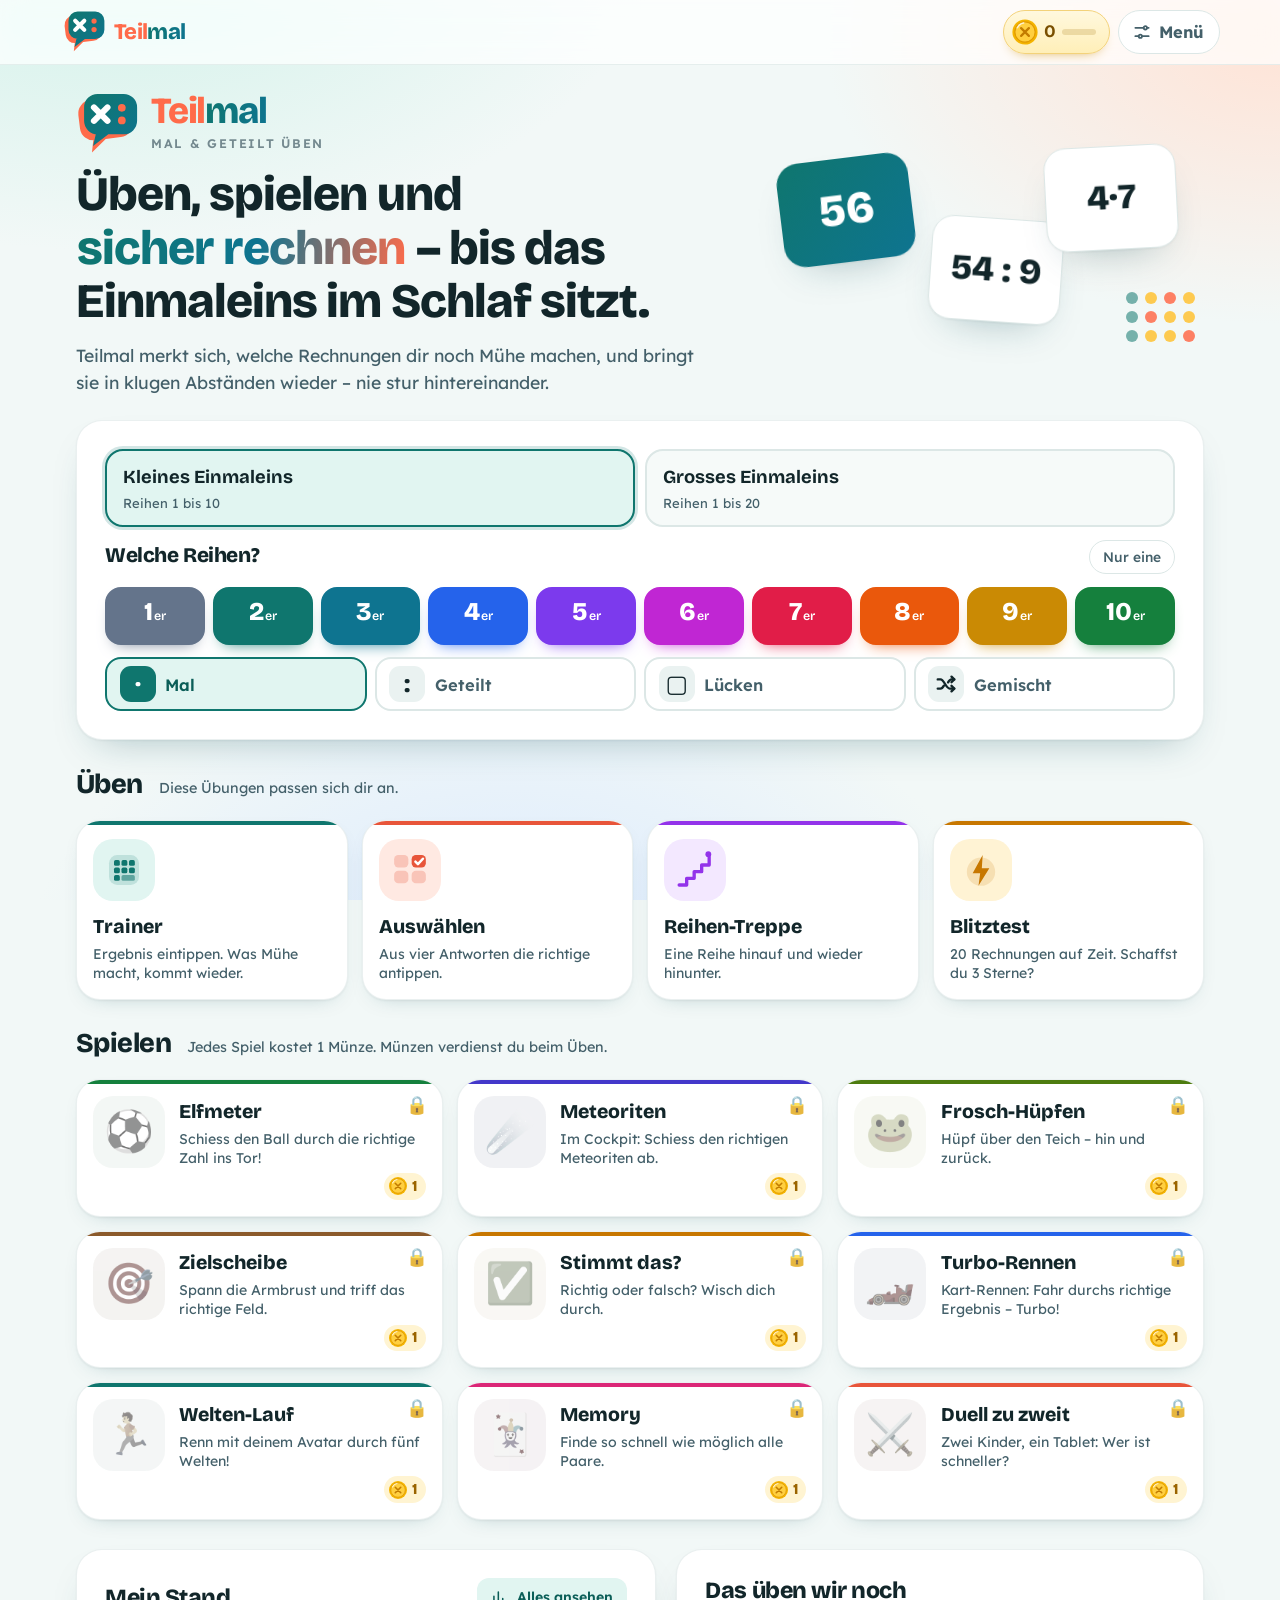
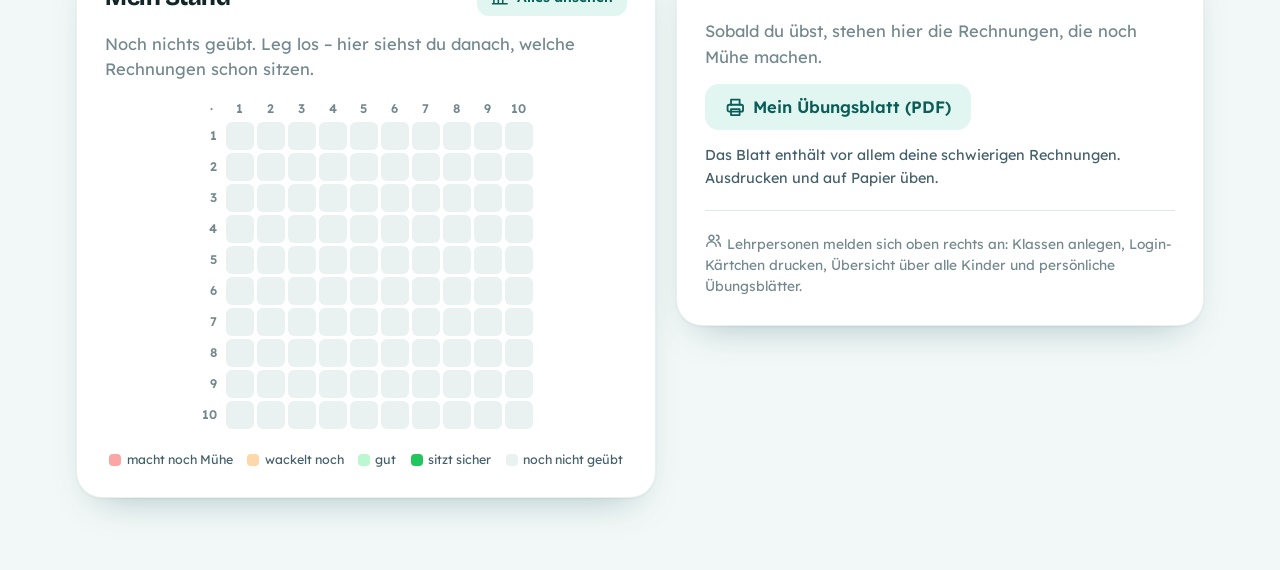
==== index.html @ 0bebf7dc "Welten-Lauf: Abgrund kostet ein Leben, schneller mit jeder richtigen Antwort, höher springen - Abstu" ====
<!doctype html>
<html lang="de">
<head>
  <meta charset="utf-8">
  <meta name="viewport" content="width=device-width, initial-scale=1, viewport-fit=cover">
  <title>Teilmal – Mal &amp; Geteilt üben</title>
  <meta name="description" content="Teilmal: Mal und Geteilt üben, das kleine und das grosse Einmaleins festigen – mit Trainer, 3D-Spielen wie Elfmeter, Meteoriten und Frosch-Hüpfen, Klassen-Logins, Übersicht für Lehrpersonen und persönlichen Übungsblättern als PDF.">
  <meta name="theme-color" content="#0F766E">
  <link rel="icon" href="data:image/svg+xml,%3Csvg%20xmlns%3D%22http%3A%2F%2Fwww.w3.org%2F2000%2Fsvg%22%20viewBox%3D%223%2011%2069%2069%22%3E%3Cdefs%3E%3ClinearGradient%20id%3D%22t%22%20x1%3D%220%22%20y1%3D%220%22%20x2%3D%221%22%20y2%3D%221%22%3E%3Cstop%20offset%3D%220%22%20stop-color%3D%22%230F766E%22%2F%3E%3Cstop%20offset%3D%221%22%20stop-color%3D%22%230E7490%22%2F%3E%3C%2FlinearGradient%3E%3C%2Fdefs%3E%3Cpath%20d%3D%22M27%2012H56a15%2015%200%200%201%2015%2015V42a15%2015%200%200%201-15%2015H39L22%2070l3-13H27a15%2015%200%200%201-15-15V27a15%2015%200%200%201%2015-15z%22%20fill%3D%22%23FF6B4A%22%20transform%3D%22translate%28-5%205%29%20rotate%28-7%2041%2040%29%22%2F%3E%3Cpath%20d%3D%22M27%2012H56a15%2015%200%200%201%2015%2015V42a15%2015%200%200%201-15%2015H39L22%2070l3-13H27a15%2015%200%200%201-15-15V27a15%2015%200%200%201%2015-15z%22%20fill%3D%22url%28%23t%29%22%2F%3E%3Cpath%20d%3D%22M23%2027l15%2015M38%2027%2023%2042%22%20stroke%3D%22%23fff%22%20stroke-width%3D%226.8%22%20stroke-linecap%3D%22round%22%2F%3E%3Cg%20fill%3D%22%23FF6B4A%22%3E%3Ccircle%20cx%3D%2254%22%20cy%3D%2227.5%22%20r%3D%224.3%22%2F%3E%3Ccircle%20cx%3D%2254%22%20cy%3D%2241.5%22%20r%3D%224.3%22%2F%3E%3C%2Fg%3E%3C%2Fsvg%3E">
  <link rel="apple-touch-icon" href="apple-touch-icon.png">
  <link rel="preconnect" href="https://fonts.googleapis.com">
  <link rel="preconnect" href="https://fonts.gstatic.com" crossorigin>
  <link rel="stylesheet" href="https://fonts.googleapis.com/css2?family=Bricolage+Grotesque:opsz,wght@12..96,600;12..96,800&family=Lexend:wght@400;500;600;700&display=swap">
  <link rel="stylesheet" href="css/styles.css?v=20261121092542">
  <link rel="stylesheet" href="css/menu.css?v=20261121092542">
  <link rel="stylesheet" href="css/avatar.css?v=20261121092542">
  <link rel="stylesheet" href="css/world3d.css?v=20261121092542">
  <link rel="stylesheet" href="css/runner3d.css?v=20261121092542">
</head>
<body>
  <div id="app">
    <noscript><p style="padding:2rem">Teilmal braucht JavaScript. Bitte aktiviere es in deinem Browser.</p></noscript>
  </div>
  <script src="js/umzug.js?v=20261121092542"></script>
  <script src="js/config.js?v=20261121092542"></script>
  <script src="js/vendor/qrcode.js?v=20261121092542"></script>
  <script src="js/kid-pics.js?v=20261121092542"></script>
  <script src="js/core.js?v=20261121092542"></script>
  <script src="js/ui.js?v=20261121092542"></script>
  <script src="js/coins.js?v=20261121092542"></script>
  <script src="js/modes.js?v=20261121092542"></script>
  <script src="js/games.js?v=20261121092542"></script>
  <script src="js/games3d.js?v=20261121092542"></script>
  <script src="js/kart3d.js?v=20261121092542"></script>
  <script src="js/sheets.js?v=20261121092542"></script>
  <script src="js/sso.js?v=20261121092542"></script>
  <script src="js/cloud.js?v=20261121092542"></script>
  <script>window.AVATAR_APP = 'einmaleins';</script>
  <script src="js/avatar.js?v=20261121092542"></script>
  <script src="js/shop3d.js?v=20261121092542"></script>
  <script src="js/world3d.js?v=20261121092542"></script>
  <script src="js/classes.js?v=20261121092542"></script>
  <script src="js/menu.js?v=20261121092542"></script>
  <script src="js/main.js?v=20261121092542"></script>
</body>
</html>
---- css/styles.css ----
/* Teilmal – Gestaltung
   Wie Vokaboom: hell, freundlich, grosse runde Karten, weiche Farbverläufe im Hintergrund.
   Eigene Farben: Petrol/Türkis als Hauptfarbe, dazu Koralle und Sonnengelb. Jede Übung und jedes Spiel mit eigener Farbe. */
:root {
  --bg: #F2F8F7;
  --bg-glow-1: #CFF1E8;
  --bg-glow-2: #FFE3D6;
  --bg-glow-3: #D9E9FF;
  --paper: #FFFFFF;
  --paper-2: #F6FAF9;
  --sunken: #EAF2F1;
  --sunken-2: #DCE8E6;
  --ink: #12262A;
  --ink-2: #44606A;
  --ink-3: #74898F;
  --line: #DCE7E6;
  --line-2: #C3D4D3;
  --brand: #0F766E;
  --brand-2: #0E7490;
  --brand-ink: #0B5E58;
  --brand-wash: #E1F5F1;
  --on-brand: #FFFFFF;
  --coral: #FF6B4A;
  --coral-ink: #B8361C;
  --coral-wash: #FFE9E2;
  --sun: #FFC233;
  --sun-wash: #FFF4D2;
  --green: #16A34A;
  --green-ink: #126B34;
  --green-wash: #DCF7E5;
  --red: #E0393E;
  --red-ink: #B42328;
  --red-wash: #FFE3E4;
  --orange: #EA7A0C;
  --orange-wash: #FFEDD8;
  --lv-none: #EAF2F1; --lv-none-ink: #8AA0A6;
  --lv-weak: #FCA5A5; --lv-weak-ink: #7F1D1D;
  --lv-shaky: #FED7AA; --lv-shaky-ink: #7C2D12;
  --lv-ok: #BBF7D0; --lv-ok-ink: #14532D;
  --lv-top: #22C55E; --lv-top-ink: #FFFFFF;
  --shadow-card: 0 1px 2px rgba(18, 38, 42, .05), 0 18px 40px -22px rgba(15, 80, 90, .38);
  --shadow-soft: 0 1px 2px rgba(18, 38, 42, .05), 0 8px 22px -14px rgba(15, 80, 90, .34);
  --shadow-pop: 0 30px 70px -24px rgba(18, 38, 42, .45);
  --overlay: rgba(10, 30, 34, .42);
  --glass: rgba(255, 255, 255, .74);
  --font-display: "Bricolage Grotesque", "Segoe UI", system-ui, -apple-system, sans-serif;
  --font-body: "Lexend", "Segoe UI", system-ui, -apple-system, "Helvetica Neue", Arial, sans-serif;
  --font-emoji: "Apple Color Emoji", "Segoe UI Emoji", "Noto Color Emoji", sans-serif;
  --gutter-l: max(16px, env(safe-area-inset-left, 0px));
  --gutter-r: max(16px, env(safe-area-inset-right, 0px));
  --r-lg: 26px; --r-md: 18px; --r-sm: 13px;
}
@media (prefers-color-scheme: dark) {
  :root:not([data-theme="light"]) {
    --bg: #0B1719; --bg-glow-1: #0F3B37; --bg-glow-2: #3A1D16; --bg-glow-3: #12274A;
    --paper: #142427; --paper-2: #182B2F; --sunken: #1D3236; --sunken-2: #263F44;
    --ink: #E8F4F2; --ink-2: #B4CBCB; --ink-3: #85A0A3; --line: #24393D; --line-2: #33504F;
    --brand: #2DD4BF; --brand-2: #38BDF8; --brand-ink: #7FE9DA; --brand-wash: #133A37; --on-brand: #06201D;
    --coral: #FF8A6B; --coral-ink: #FFB29E; --coral-wash: #3D1F17; --sun: #FFCE5C; --sun-wash: #3A3012;
    --green: #34D399; --green-ink: #8CF0C6; --green-wash: #10382C;
    --red: #FF6B75; --red-ink: #FFA0A6; --red-wash: #45191F; --orange-wash: #43290F;
    --lv-none: #1D3236; --lv-none-ink: #6E8A8E; --lv-weak: #7F2A2A; --lv-weak-ink: #FFD1D1; --lv-shaky: #6B3D12; --lv-shaky-ink: #FFE2C2;
    --lv-ok: #1F5B3A; --lv-ok-ink: #CFF7DD; --lv-top: #22C55E; --lv-top-ink: #04210F;
    --shadow-card: 0 1px 2px rgba(0, 0, 0, .3), 0 18px 40px -20px rgba(0, 0, 0, .75);
    --shadow-soft: 0 1px 2px rgba(0, 0, 0, .3), 0 8px 22px -12px rgba(0, 0, 0, .7);
    --overlay: rgba(2, 10, 12, .62); --glass: rgba(20, 36, 39, .74);
    color-scheme: dark;
  }
}
:root[data-theme="dark"] {
  --bg: #0B1719; --bg-glow-1: #0F3B37; --bg-glow-2: #3A1D16; --bg-glow-3: #12274A;
  --paper: #142427; --paper-2: #182B2F; --sunken: #1D3236; --sunken-2: #263F44;
  --ink: #E8F4F2; --ink-2: #B4CBCB; --ink-3: #85A0A3; --line: #24393D; --line-2: #33504F;
  --brand: #2DD4BF; --brand-2: #38BDF8; --brand-ink: #7FE9DA; --brand-wash: #133A37; --on-brand: #06201D;
  --coral: #FF8A6B; --coral-ink: #FFB29E; --coral-wash: #3D1F17; --sun: #FFCE5C; --sun-wash: #3A3012;
  --green: #34D399; --green-ink: #8CF0C6; --green-wash: #10382C;
  --red: #FF6B75; --red-ink: #FFA0A6; --red-wash: #45191F; --orange-wash: #43290F;
  --lv-none: #1D3236; --lv-none-ink: #6E8A8E; --lv-weak: #7F2A2A; --lv-weak-ink: #FFD1D1; --lv-shaky: #6B3D12; --lv-shaky-ink: #FFE2C2;
  --lv-ok: #1F5B3A; --lv-ok-ink: #CFF7DD; --lv-top: #22C55E; --lv-top-ink: #04210F;
  --shadow-card: 0 1px 2px rgba(0, 0, 0, .3), 0 18px 40px -20px rgba(0, 0, 0, .75);
  --shadow-soft: 0 1px 2px rgba(0, 0, 0, .3), 0 8px 22px -12px rgba(0, 0, 0, .7);
  --overlay: rgba(2, 10, 12, .62); --glass: rgba(20, 36, 39, .74);
  color-scheme: dark;
}

/* Farben der Übungen und Spiele */
.c-teal { --c: #0F766E; --cw: #E1F5F1; }
.c-coral { --c: #E8553A; --cw: #FFE9E2; }
.c-blue { --c: #2563EB; --cw: #E3ECFF; }
.c-purple { --c: #9333EA; --cw: #F3E8FF; }
.c-sun { --c: #C77700; --cw: #FFF3D4; }
.c-green { --c: #15803D; --cw: #DDF7E5; }
.c-night { --c: #4338CA; --cw: #E4E7FF; }
.c-lime { --c: #4D7C0F; --cw: #ECFCCB; }
.c-pink { --c: #DB2777; --cw: #FDE7F1; }
:root[data-theme="dark"] .c-teal, :root[data-theme="dark"] .c-coral, :root[data-theme="dark"] .c-blue, :root[data-theme="dark"] .c-purple, :root[data-theme="dark"] .c-sun, :root[data-theme="dark"] .c-green, :root[data-theme="dark"] .c-night, :root[data-theme="dark"] .c-lime, :root[data-theme="dark"] .c-pink { --cw: color-mix(in srgb, var(--c) 22%, var(--paper)); --c: color-mix(in srgb, var(--c) 55%, #fff); }
@media (prefers-color-scheme: dark) {
  :root:not([data-theme="light"]) :is(.c-teal, .c-coral, .c-blue, .c-purple, .c-sun, .c-green, .c-night, .c-lime, .c-pink) { --cw: color-mix(in srgb, var(--c) 22%, var(--paper)); --c: color-mix(in srgb, var(--c) 55%, #fff); }
}

/* ---------- Grundlagen ---------- */
*, *::before, *::after { box-sizing: border-box; }
html { -webkit-text-size-adjust: 100%; }
body {
  margin: 0; min-height: 100vh;
  background-color: var(--bg);
  background-image:
    radial-gradient(900px 520px at 8% -8%, var(--bg-glow-1), transparent 62%),
    radial-gradient(760px 480px at 100% 4%, var(--bg-glow-2), transparent 60%),
    radial-gradient(820px 560px at 40% 110%, var(--bg-glow-3), transparent 60%);
  background-attachment: fixed;
  color: var(--ink); font-family: var(--font-body); font-size: 16.5px; line-height: 1.55;
  -webkit-font-smoothing: antialiased;
}
body::before { content: ""; position: fixed; inset: 0 0 auto; height: env(safe-area-inset-top, 0px); z-index: 30; background: var(--glass); }
body.has-modal { overflow: hidden; }
h1, h2, h3 { font-family: var(--font-display); font-weight: 800; line-height: 1.1; margin: 0; text-wrap: balance; letter-spacing: -.02em; }
h3 { font-size: 1.15rem; }
p { margin: 0; }
a { color: var(--brand-ink); }
button, input, textarea, select { font: inherit; color: inherit; }
button { cursor: pointer; }
:focus-visible { outline: 3px solid var(--brand); outline-offset: 2px; border-radius: 12px; }
code { font-family: ui-monospace, "SF Mono", Menlo, Consolas, monospace; font-size: .85em; background: var(--sunken); padding: .1em .45em; border-radius: 7px; }
mark { background: linear-gradient(100deg, var(--brand), var(--brand-2) 55%, var(--coral)); -webkit-background-clip: text; background-clip: text; color: transparent; padding: 0 .02em; }
[hidden] { display: none !important; }
.sr-only { position: absolute; width: 1px; height: 1px; overflow: hidden; clip: rect(0 0 0 0); white-space: nowrap; }
.icon { width: 1.25em; height: 1.25em; flex: none; fill: none; stroke: currentColor; stroke-width: 2.1; stroke-linecap: round; stroke-linejoin: round; }
.muted { color: var(--ink-3); }
.small { font-size: .86rem; }
.center { text-align: center; }
.hint { color: var(--ink-2); font-size: .9rem; }
.warn-text { color: var(--red); }
.row { display: flex; flex-wrap: wrap; gap: .6rem; align-items: center; }
.row.center { justify-content: center; }
.label { font-weight: 600; font-size: .78rem; letter-spacing: .07em; text-transform: uppercase; color: var(--ink-3); }
.eyebrow { display: flex; align-items: center; gap: .5rem; font-weight: 600; font-size: .8rem; letter-spacing: .08em; text-transform: uppercase; color: var(--ink-3); }
hr { border: 0; border-top: 1px solid var(--line); margin: .4rem 0; }
.empty { color: var(--ink-3); }

/* ---------- Kopfzeile ---------- */
.topbar {
  position: sticky; top: env(safe-area-inset-top, 0px); z-index: 20;
  background: var(--glass); -webkit-backdrop-filter: saturate(1.6) blur(14px); backdrop-filter: saturate(1.6) blur(14px);
  border-bottom: 1px solid color-mix(in srgb, var(--line) 70%, transparent);
  padding-left: var(--gutter-l); padding-right: var(--gutter-r);
}
.topbar-inner { max-width: 1160px; margin: 0 auto; display: flex; align-items: center; gap: .75rem; min-height: 64px; }
.back-btn { flex: none; display: grid; place-items: center; width: 44px; height: 44px; border-radius: 14px; border: 1px solid var(--line); background: var(--paper); color: var(--ink); box-shadow: var(--shadow-soft); }
.back-btn:hover { background: var(--brand-wash); color: var(--brand-ink); }
@media (max-width: 560px) { .topbar.has-back .brand-name, .topbar.has-back .crumbs { display: none; } }
.brand { display: flex; align-items: center; gap: .55rem; background: none; border: 0; padding: .3rem .2rem; color: var(--ink); border-radius: 14px; }
.brand-name { font-family: var(--font-display); font-weight: 800; font-size: 1.38rem; letter-spacing: -.03em; }
/* Schriftzug «Teilmal»: «Teil» im selben Koralle wie der Doppelpunkt im Logo, «mal» in Petrol */
.brand-name .teil { color: #FF6B4A; }
.brand-name .mal { background: linear-gradient(100deg, var(--brand), var(--brand-2)); -webkit-background-clip: text; background-clip: text; color: transparent; }
.brand-mark { display: block; width: 42px; height: 42px; flex: none; }
.brand-mark svg { display: block; width: 100%; height: 100%; overflow: visible; }
.brand:hover .brand-mark svg { animation: bm-hop .5s ease; transform-origin: 30% 90%; }
.brand:hover .bm-colon { animation: bm-colon .5s ease; transform-box: fill-box; transform-origin: center; }
@keyframes bm-hop { 40% { transform: rotate(-6deg) scale(1.06); } }
@keyframes bm-colon { 40% { transform: scale(1.25); } }
/* Startseite: Logo, Schriftzug und Unterzeile */
.home-brand { display: flex; align-items: center; gap: .8rem; }
.home-brand-mark { display: block; width: 62px; height: 62px; flex: none; }
.home-brand-mark svg { display: block; width: 100%; height: 100%; overflow: visible; }
.home-brand-text { display: grid; gap: .3rem; }
.home-brand .brand-name { font-size: 2.3rem; line-height: .95; }
.brand-claim { font-weight: 600; font-size: .78rem; letter-spacing: .14em; text-transform: uppercase; color: var(--ink-3); }
.crumbs { display: flex; align-items: center; gap: .3rem; min-width: 0; flex: 1; overflow: hidden; }
.crumb { display: inline-flex; align-items: center; gap: .45rem; background: none; border: 0; padding: .35rem .6rem; border-radius: 10px; color: var(--ink-2); font-weight: 500; min-width: 0; }
.crumb span { white-space: nowrap; overflow: hidden; text-overflow: ellipsis; }
button.crumb:hover { background: var(--sunken); color: var(--ink); }
.crumb.current { color: var(--ink); white-space: nowrap; font-weight: 600; }
.crumb-sep { color: var(--line-2); }
.topbar-actions { display: flex; align-items: center; gap: .5rem; margin-left: auto; }
.icon-btn { display: inline-grid; place-items: center; width: 44px; height: 44px; flex: none; border-radius: 14px; border: 1px solid var(--line); background: var(--paper); color: var(--ink-2); }
.icon-btn:hover { color: var(--ink); background: var(--paper-2); }
.icon-btn.subtle { background: transparent; border-color: transparent; color: var(--ink-3); }
.icon-btn.subtle:hover { background: var(--red-wash); color: var(--red); }
.account-btn { position: relative; display: inline-flex; align-items: center; gap: .45rem; min-height: 44px; max-width: 40vw; padding: .35rem .9rem .35rem .7rem; border-radius: 99px; border: 1px solid var(--line); background: var(--paper); font-weight: 600; color: var(--ink-2); }
.account-btn:hover { color: var(--ink); border-color: var(--line-2); }
.account-btn:not(.in) { background: linear-gradient(135deg, var(--brand), var(--brand-2)); color: var(--on-brand); border-color: transparent; box-shadow: 0 8px 18px -10px var(--brand); }
.account-name { white-space: nowrap; overflow: hidden; text-overflow: ellipsis; min-width: 0; }
.account-btn.kid .kid-av { width: 22px; height: 22px; }
.sync-dot { width: 9px; height: 9px; border-radius: 50%; flex: none; background: var(--green); box-shadow: 0 0 0 3px var(--green-wash); }
.sync-dot.syncing { background: var(--sun); box-shadow: 0 0 0 3px var(--sun-wash); animation: blink 1s ease-in-out infinite; }
.sync-dot.error { background: var(--red); box-shadow: 0 0 0 3px var(--red-wash); }
@keyframes blink { 50% { opacity: .35; } }
.view { max-width: 1160px; margin: 0 auto; padding-left: var(--gutter-l); padding-right: var(--gutter-r); padding-block: 28px 72px; outline: none; }

/* ---------- Knöpfe ---------- */
.btn {
  --bg: var(--paper); --fg: var(--ink); --bd: var(--line-2); --sh: 0 1px 2px rgba(18, 38, 42, .06);
  display: inline-flex; align-items: center; justify-content: center; gap: .5rem;
  min-height: 46px; padding: .55rem 1.15rem; border-radius: 14px; border: 1px solid var(--bd); background: var(--bg); color: var(--fg);
  font-weight: 600; line-height: 1.2; text-align: center; text-decoration: none; box-shadow: var(--sh);
  transition: transform .1s ease, box-shadow .15s ease, filter .15s ease; touch-action: manipulation;
}
.btn:hover { filter: brightness(1.04); transform: translateY(-1px); }
.btn:active:not(:disabled) { transform: translateY(1px) scale(.99); }
.btn:disabled { opacity: .5; cursor: not-allowed; transform: none; }
.btn.primary { --bg: linear-gradient(135deg, var(--brand), var(--brand-2)); --fg: var(--on-brand); --bd: transparent; --sh: 0 10px 22px -12px var(--brand); }
.btn.secondary { --bg: var(--brand-wash); --fg: var(--brand-ink); --bd: transparent; --sh: none; }
.btn.ghost { --bg: var(--paper); --fg: var(--ink-2); --bd: var(--line); }
.btn.danger { --bg: var(--red); --fg: #fff; --bd: transparent; }
.btn.big { min-height: 56px; padding: .7rem 1.6rem; font-size: 1.06rem; border-radius: 18px; }
.btn.small { min-height: 38px; padding: .35rem .85rem; font-size: .88rem; border-radius: 12px; }
.link-btn { background: none; border: 0; padding: .3rem .5rem; color: var(--brand-ink); font-weight: 500; text-decoration: underline; text-underline-offset: 3px; border-radius: 8px; }
.seg { display: inline-flex; flex-wrap: wrap; gap: 3px; padding: 4px; background: var(--sunken); border-radius: 16px; }
.seg-btn { display: inline-flex; align-items: center; gap: .45rem; min-height: 40px; padding: .4rem .95rem; border: 0; border-radius: 12px; background: transparent; color: var(--ink-2); font-weight: 500; }
.seg-btn:hover { color: var(--ink); }
.seg-btn[aria-pressed="true"] { background: var(--paper); color: var(--ink); font-weight: 600; box-shadow: var(--shadow-soft); }
.seg.small .seg-btn { min-height: 34px; padding: .28rem .75rem; font-size: .9rem; }
.chip { min-height: 34px; padding: .3rem .8rem; border-radius: 99px; border: 1px solid var(--line); background: var(--paper); color: var(--ink-2); font-size: .86rem; font-weight: 500; }
.chip:hover { border-color: var(--brand); color: var(--brand-ink); }
input[type="text"], input[type="password"], input[type="email"], textarea, select {
  width: 100%; border: 1.5px solid var(--line-2); border-radius: 14px; background: var(--paper); padding: .6rem .85rem; min-height: 46px; color: var(--ink);
  transition: border-color .15s ease, box-shadow .15s ease;
}
input:focus, textarea:focus, select:focus { border-color: var(--brand); outline: none; box-shadow: 0 0 0 4px color-mix(in srgb, var(--brand) 18%, transparent); }
.field { display: grid; gap: .4rem; }
.switch { display: flex; align-items: center; gap: .7rem; font-weight: 500; cursor: pointer; }
.switch input { width: 22px; height: 22px; accent-color: var(--brand); flex: none; }
.switch.small { font-size: .9rem; }
.spinner { display: inline-block; width: 1em; height: 1em; border-radius: 50%; border: 2.5px solid var(--line-2); border-top-color: var(--brand); animation: spin .8s linear infinite; vertical-align: -2px; }
@keyframes spin { to { transform: rotate(360deg); } }
.panel { background: var(--paper); border: 1px solid color-mix(in srgb, var(--line) 60%, transparent); border-radius: var(--r-lg); padding: clamp(18px, 3vw, 28px); box-shadow: var(--shadow-card); min-width: 0; display: grid; gap: .9rem; align-content: start; }
.panel h2 { font-size: 1.45rem; display: flex; align-items: center; gap: .45rem; }
.pill { display: inline-block; font-size: .8rem; padding: .1rem .55rem; border-radius: 99px; background: var(--sunken); font-weight: 600; }
.pill.good { background: var(--green-wash); color: var(--green-ink); }
.pill.mid { background: var(--sun-wash); }
.pill.low { background: var(--red-wash); color: var(--red-ink); }
.banner { display: flex; align-items: flex-start; gap: .8rem; padding: .9rem 1.15rem; border-radius: 18px; }
.banner.bad { background: var(--red-wash); color: var(--red-ink); }
.stars { display: inline-flex; gap: 2px; vertical-align: middle; }
.star { width: 1.05em; height: 1.05em; fill: var(--sunken-2); stroke: none; }
.star.on { fill: var(--sun); }
.result .stars .star { width: 52px; height: 52px; filter: drop-shadow(0 6px 10px rgba(255, 194, 51, .35)); }

/* ---------- Startseite ---------- */
.home { display: grid; gap: 20px; }
.hero { display: grid; gap: 1.5rem; align-items: center; margin-bottom: .2rem; }
@media (min-width: 900px) { .hero { grid-template-columns: minmax(0, 1.5fr) minmax(0, 1fr); } }
.hero-text { display: grid; gap: .8rem; }
.hero h1 { font-size: clamp(1.9rem, 4.4vw, 3rem); line-height: 1.12; }
.lead { font-size: 1.1rem; color: var(--ink-2); max-width: 40rem; }
.hero-art { position: relative; height: 210px; display: none; }
@media (min-width: 900px) { .hero-art { display: block; } }
.flip-tile { position: absolute; width: 132px; height: 104px; perspective: 600px; }
.flip-tile.t0 { left: 4%; top: 18px; transform: rotate(-7deg); }
.flip-tile.t1 { left: 38%; top: 78px; transform: rotate(4deg); }
.flip-tile.t2 { left: 64%; top: 6px; transform: rotate(-3deg); }
.flip-in { position: relative; display: block; width: 100%; height: 100%; transition: transform .6s cubic-bezier(.3, 1.4, .5, 1); transform-style: preserve-3d; }
.flip-tile.show .flip-in { transform: rotateY(180deg); }
.ft-front, .ft-back { position: absolute; inset: 0; display: grid; place-items: center; border-radius: 22px; backface-visibility: hidden; font-family: var(--font-display); font-weight: 800; font-size: 2.2rem; box-shadow: var(--shadow-card); }
.ft-front { background: var(--paper); color: var(--ink); border: 1px solid var(--line); }
.ft-back { background: linear-gradient(135deg, var(--brand), var(--brand-2)); color: #fff; transform: rotateY(180deg); font-size: 2.8rem; }
.t1 .ft-back { background: linear-gradient(135deg, #FF6B4A, #F59E0B); }
.t2 .ft-back { background: linear-gradient(135deg, #2563EB, #0E7490); }
.hero-dots { position: absolute; right: 2%; bottom: 8px; display: grid; grid-template-columns: repeat(4, 12px); gap: 7px; }
.hero-dots i { width: 12px; height: 12px; border-radius: 50%; background: var(--sun); opacity: .85; }
.hero-dots i:nth-child(3n) { background: var(--coral); }
.hero-dots i:nth-child(4n+1) { background: var(--brand); opacity: .55; }

.reihen-panel { gap: .8rem; }
.rp-head { display: flex; flex-wrap: wrap; align-items: center; justify-content: space-between; gap: .6rem; }
.rp-head h2 { font-size: 1.3rem; }
.quick-pick { display: flex; flex-wrap: wrap; gap: 6px; }
.reihen { display: grid; grid-template-columns: repeat(10, minmax(0, 1fr)); gap: 8px; }
@media (max-width: 640px) { .reihen { grid-template-columns: repeat(5, minmax(0, 1fr)); } }
.reihe {
  --rc: var(--brand);
  display: flex; align-items: baseline; justify-content: center; gap: 1px; min-height: 58px; border-radius: 16px;
  border: 2px solid color-mix(in srgb, var(--rc) 35%, var(--line)); background: var(--paper); color: var(--ink-3);
  font-family: var(--font-display); transition: transform .12s, background-color .12s; padding: .4rem 0;
}
.reihe b { font-size: 1.6rem; font-weight: 800; line-height: 1.3; }
.reihe small { font-size: .78rem; font-weight: 600; }
.reihe[aria-pressed="true"] { background: var(--rc); border-color: var(--rc); color: #fff; box-shadow: 0 8px 16px -10px var(--rc); }
.reihe:hover:not(:disabled) { transform: translateY(-2px); }
.reihe:disabled { opacity: .35; cursor: not-allowed; }
.reihe[aria-pressed="true"]:disabled { opacity: 1; cursor: default; }
.op-chip[aria-pressed="true"]:disabled { opacity: 1; cursor: default; }
.reihe.r1 { --rc: #64748B; } .reihe.r2 { --rc: #0F766E; } .reihe.r3 { --rc: #0E7490; } .reihe.r4 { --rc: #2563EB; } .reihe.r5 { --rc: #7C3AED; }
.reihe.r6 { --rc: #C026D3; } .reihe.r7 { --rc: #E11D48; } .reihe.r8 { --rc: #EA580C; } .reihe.r9 { --rc: #CA8A04; } .reihe.r10 { --rc: #15803D; }
.size-pick { display: grid; grid-template-columns: 1fr 1fr; gap: 10px; }
.size-btn { display: grid; gap: .1rem; text-align: left; padding: .75rem 1rem; border-radius: 18px; border: 2px solid var(--line); background: var(--paper-2); color: var(--ink-2); transition: border-color .15s, background-color .15s, transform .1s; }
.size-btn b { font-family: var(--font-display); font-size: 1.15rem; color: var(--ink); }
.size-btn small { font-size: .82rem; }
.size-btn:hover { transform: translateY(-1px); border-color: var(--line-2); }
.size-btn[aria-checked="true"] { border-color: var(--brand); background: var(--brand-wash); box-shadow: 0 0 0 3px color-mix(in srgb, var(--brand) 18%, transparent); }
.size-btn.big[aria-checked="true"] { border-color: var(--coral); background: var(--coral-wash); box-shadow: 0 0 0 3px color-mix(in srgb, var(--coral) 18%, transparent); }
.reihen.big .reihe { min-height: 50px; }
.reihen.big .reihe b { font-size: 1.35rem; }
.reihe.gross { border-style: dashed; }
.reihe.gross[aria-pressed="true"] { border-style: solid; background: linear-gradient(135deg, var(--rc), color-mix(in srgb, var(--rc) 70%, #000)); }
.op-pick { display: grid; grid-template-columns: repeat(auto-fit, minmax(110px, 1fr)); gap: 8px; }
.op-btn { display: flex; align-items: center; gap: .6rem; min-height: 54px; padding: .4rem .8rem; border-radius: 16px; border: 2px solid var(--line); background: var(--paper); color: var(--ink-2); font-weight: 600; transition: border-color .15s, background-color .15s; }
.op-sym { display: grid; place-items: center; width: 36px; height: 36px; flex: none; border-radius: 11px; background: var(--sunken); color: var(--ink); font-family: var(--font-display); font-weight: 800; font-size: 1.5rem; line-height: 1; }
.op-sym .icon { width: 22px; height: 22px; stroke-width: 2.6; }
.op-btn[aria-checked="true"] { border-color: var(--brand); background: var(--brand-wash); color: var(--brand-ink); }
.op-btn[aria-checked="true"] .op-sym { background: var(--brand); color: #fff; }
.op-btn:disabled { opacity: .55; cursor: default; }
.ops-row { display: flex; flex-wrap: wrap; gap: .5rem .7rem; align-items: center; }
.op-chip { display: inline-flex; align-items: center; gap: .4rem; min-height: 40px; padding: .3rem .9rem; border-radius: 99px; border: 1.5px solid var(--line-2); background: var(--paper); color: var(--ink-2); font-weight: 600; }
.op-chip code { background: var(--sunken); font-family: var(--font-display); font-weight: 800; font-size: .92rem; padding: .05rem .45rem; border-radius: 8px; color: var(--ink); }
.op-chip[aria-pressed="true"] code { background: var(--paper); }
.op-chip[aria-pressed="true"] { background: var(--brand-wash); border-color: var(--brand); color: var(--brand-ink); }
.op-chip:disabled { opacity: .5; cursor: not-allowed; }

.section-head { display: flex; flex-wrap: wrap; align-items: baseline; gap: .4rem 1rem; margin-top: .6rem; }
.section-head h2 { font-size: 1.7rem; }
.tiles { display: grid; gap: 14px; grid-template-columns: repeat(auto-fit, minmax(min(100%, 196px), 1fr)); }
.tiles.games { grid-template-columns: repeat(auto-fill, minmax(min(100%, 320px), 1fr)); }
.tile {
  position: relative; display: grid; grid-template-columns: auto minmax(0, 1fr); gap: .3rem .9rem; align-items: center; align-content: start; text-align: left;
  padding: 16px; border-radius: 24px; border: 1px solid color-mix(in srgb, var(--line) 60%, transparent); background: var(--paper);
  box-shadow: var(--shadow-soft); color: var(--ink); overflow: hidden; transition: transform .15s ease, box-shadow .15s ease;
}
.tiles:not(.games) .tile { grid-template-columns: minmax(0, 1fr); gap: .7rem; padding: 18px 16px 16px; }
@media (max-width: 560px) { .tiles:not(.games) .tile { grid-template-columns: auto minmax(0, 1fr); gap: .3rem .9rem; } }
.tile::before { content: ""; position: absolute; inset: 0 0 auto; height: 4px; background: var(--c); }
.tile:hover { transform: translateY(-3px); box-shadow: var(--shadow-card); }
.tiles.games .tile-art { width: 72px; height: 72px; }
.tiles.games .tile-art .emo { font-size: 2.5rem; }
.tile-art { display: grid; place-items: center; width: 62px; height: 62px; border-radius: 20px; background: var(--cw); color: var(--c); }
.tile-art svg { width: 40px; height: 40px; }
.tile-art .emo { font-family: var(--font-emoji); font-size: 2.1rem; line-height: 1; }
.tile-text { display: grid; gap: .15rem; }
.tile-text strong { font-family: var(--font-display); font-size: 1.22rem; font-weight: 800; }
.tile-text small { color: var(--ink-2); font-size: .88rem; line-height: 1.35; }
.tile-foot { grid-column: 1 / -1; display: flex; align-items: center; justify-content: space-between; gap: .5rem; }
.tile-cost { display: inline-flex; align-items: center; gap: .25rem; font-family: var(--font-display); font-weight: 800; font-size: .95rem; color: #9A6400; background: #FFF4D2; padding: .1rem .55rem .1rem .25rem; border-radius: 99px; }
.tile-cost .coin-svg { width: 20px; height: 20px; }
.tile.locked .tile-art { filter: grayscale(.8); opacity: .6; }
.tile.locked::after { content: "🔒"; position: absolute; top: 12px; right: 14px; font-family: var(--font-emoji); font-size: 1.1rem; opacity: .8; }
.tile-best { grid-column: 1 / -1; display: inline-flex; align-items: center; gap: .3rem; justify-self: start; font-size: .78rem; font-weight: 600; color: var(--c); background: var(--cw); padding: .1rem .55rem; border-radius: 99px; }
.tile-best .icon { width: 1em; height: 1em; }
.home-grid { display: grid; gap: 20px; align-items: start; margin-top: .6rem; }
@media (min-width: 940px) { .home-grid { grid-template-columns: minmax(0, 1.1fr) minmax(0, 1fr); } }
.stats-head { display: flex; flex-wrap: wrap; align-items: center; justify-content: space-between; gap: .6rem; }
.stat-tiles { display: grid; grid-template-columns: repeat(4, minmax(0, 1fr)); gap: 8px; }
.stat-tiles.small { grid-template-columns: repeat(3, minmax(0, 1fr)); }
@media (max-width: 520px) { .stat-tiles { grid-template-columns: repeat(2, minmax(0, 1fr)); } }
.stat-tile { display: grid; gap: .1rem; padding: .7rem .8rem; border-radius: 16px; background: var(--paper-2); border: 1px solid var(--line); }
.stat-tile b { font-family: var(--font-display); font-size: 1.55rem; font-weight: 800; line-height: 1.1; font-variant-numeric: tabular-nums; }
.stat-tile .of { font-size: .9rem; color: var(--ink-3); font-weight: 600; }
.stat-tile small { color: var(--ink-2); font-size: .78rem; }
.focus-list { list-style: none; margin: 0; padding: 0; display: grid; gap: 6px; }
.focus-list li { display: flex; flex-wrap: wrap; justify-content: space-between; align-items: baseline; gap: .2rem .8rem; padding: .5rem .8rem; border-radius: 14px; background: var(--coral-wash); }
.fl-task { font-family: var(--font-display); font-weight: 800; font-size: 1.15rem; }
.fl-task b { color: var(--coral-ink); }
.fl-info { font-size: .82rem; color: var(--ink-2); }

/* ---------- Einmaleins-Tafel ---------- */
.tafel-wrap { overflow-x: auto; padding-bottom: 4px; }
.tafel { border-collapse: separate; border-spacing: 3px; margin: 0 auto; }
.tafel th { font-size: .78rem; color: var(--ink-3); font-weight: 600; text-align: center; padding: 0 2px; }
.tafel tbody th { text-align: right; padding-right: 6px; }
.tafel-wrap.big .tf { width: clamp(26px, 6vw, 40px); }
.tafel-wrap.big.compact .tf { width: clamp(16px, 4.2vw, 24px); }
.tafel .corner { color: var(--ink-3); }
.tafel td { padding: 0; }
.tf { position: relative; display: grid; place-items: center; width: clamp(28px, 6.6vw, 46px); aspect-ratio: 1; padding: 0; border: 0; border-radius: 9px; font-family: var(--font-body); font-size: clamp(.68rem, 1.9vw, .88rem); font-weight: 600; font-variant-numeric: tabular-nums; }
button.tf { transition: transform .1s; }
button.tf:hover { transform: scale(1.12); z-index: 1; box-shadow: var(--shadow-soft); }
.compact .tf { width: clamp(18px, 4.6vw, 28px); border-radius: 6px; }
.lv-none { background: var(--lv-none); color: var(--lv-none-ink); }
.lv-weak { background: var(--lv-weak); color: var(--lv-weak-ink); }
.lv-shaky { background: var(--lv-shaky); color: var(--lv-shaky-ink); }
.lv-ok { background: var(--lv-ok); color: var(--lv-ok-ink); }
.lv-top { background: var(--lv-top); color: var(--lv-top-ink); }
.tf em { position: absolute; top: -5px; right: -5px; display: grid; place-items: center; min-width: 16px; height: 16px; padding: 0 3px; border-radius: 99px; background: var(--red-ink); color: #fff; font-style: normal; font-size: .62rem; font-weight: 700; box-shadow: 0 0 0 2px var(--paper); }
.legend { display: flex; flex-wrap: wrap; justify-content: center; gap: .3rem .9rem; font-size: .78rem; color: var(--ink-2); }
.legend span { display: inline-flex; align-items: center; gap: .35rem; }
.legend i { width: 12px; height: 12px; border-radius: 4px; display: inline-block; }
.fact-level { display: inline-flex; align-items: center; gap: .4rem; justify-self: start; padding: .25rem .8rem; border-radius: 99px; font-weight: 600; font-size: .9rem; }
.hist { display: flex; gap: 4px; }
.hist i { width: 16px; height: 16px; border-radius: 5px; }
.hist i.ok { background: var(--green); }
.hist i.bad { background: var(--red); }
.reihen-bars { list-style: none; margin: 0; padding: 0; display: grid; gap: 6px; }
.reihen-bars li { display: grid; grid-template-columns: 2.6rem minmax(0, 1fr) auto; gap: .6rem; align-items: center; }
.rb-name { font-family: var(--font-display); font-weight: 800; }
.rb-bar { display: flex; height: 12px; border-radius: 99px; background: var(--sunken); overflow: hidden; }
.rb-bar i { display: block; height: 100%; }
.rb-bar i.ok { background: var(--lv-top); }
.rb-bar i.weak { background: var(--lv-weak); }
.rb-num { font-size: .84rem; color: var(--ink-2); font-variant-numeric: tabular-nums; }
.stand-view { display: grid; gap: 18px; }
.side-col { display: grid; gap: 20px; }
.day-bars { display: flex; align-items: flex-end; gap: 5px; height: 110px; }
.day-bars .db { flex: 1; height: 100%; display: flex; flex-direction: column; justify-content: flex-end; align-items: center; gap: 3px; }
.day-bars i { display: block; width: 100%; border-radius: 6px 6px 3px 3px; background: linear-gradient(var(--brand-2), var(--brand)); }
.day-bars small { font-size: .62rem; color: var(--ink-3); }

/* ---------- Übungen ---------- */
.mode { display: grid; gap: 14px; }
.mode-bar { display: flex; flex-wrap: wrap; align-items: center; justify-content: space-between; gap: .8rem 1.2rem; }
.mode-title { font-size: clamp(1.8rem, 4.4vw, 2.5rem); }
.mode-controls { display: flex; flex-wrap: wrap; align-items: center; gap: .6rem 1rem; }
.progress { height: 10px; border-radius: 99px; background: var(--sunken-2); overflow: hidden; }
.progress-fill { height: 100%; border-radius: 99px; background: linear-gradient(90deg, var(--c, var(--brand)), var(--brand-2)); transition: width .35s ease; min-width: 10px; }
.progress-label { display: flex; flex-wrap: wrap; justify-content: space-between; align-items: center; gap: .5rem; color: var(--ink-2); font-weight: 500; font-size: .94rem; margin-top: -4px; }
.tally { display: inline-flex; gap: .8rem; }
.tally b { display: inline-flex; align-items: center; gap: .3rem; font-weight: 600; }
.tally .ok { color: var(--green); }
.tally .bad { color: var(--red); }
.mode-hint { text-align: center; color: var(--ink-3); font-size: .9rem; }
@media (hover: none) { .mode-hint.keys { display: none; } }
.timer { display: inline-flex; align-items: center; gap: .35rem; font-weight: 600; font-variant-numeric: tabular-nums; background: var(--paper); border: 1px solid var(--line); padding: .35rem .8rem; border-radius: 99px; }
.timer b { font-family: var(--font-display); font-size: 1.2rem; }
.stage { display: grid; gap: 16px; align-content: start; }
@media (min-width: 860px) {
  .ex-trainer .stage, .ex-inverse .stage, .ex-blitz .stage { grid-template-columns: minmax(0, 1.3fr) minmax(0, 1fr); grid-template-areas: "card pad" "card under"; align-items: start; }
  :is(.ex-trainer, .ex-inverse, .ex-blitz) .stage > .task-card { grid-area: card; }
  :is(.ex-trainer, .ex-inverse, .ex-blitz) .stage > .numpad { grid-area: pad; }
  :is(.ex-trainer, .ex-inverse, .ex-blitz) .stage > .under-pad { grid-area: under; }
}
.task-card {
  position: relative; display: grid; justify-items: center; align-content: center; gap: 1rem; min-height: 230px;
  background: var(--paper); border-radius: 28px; box-shadow: var(--shadow-card); padding: clamp(20px, 4vw, 36px) clamp(14px, 3vw, 28px);
  border: 3px solid transparent; transition: border-color .15s, background-color .2s;
}
.task { display: flex; align-items: center; justify-content: center; flex-wrap: wrap; gap: .3em; font-family: var(--font-display); font-weight: 800; font-size: clamp(2.6rem, 10vw, 4.6rem); line-height: 1; font-variant-numeric: tabular-nums; }
.task .op { color: var(--ink-3); font-weight: 600; }
.task.small { font-size: inherit; gap: .25em; display: inline-flex; }
.slot { display: inline-grid; place-items: center; min-width: 1.5em; height: 1.18em; padding: 0 .18em; border-radius: .22em; background: var(--sunken); border: 3px dashed var(--line-2); color: var(--c, var(--brand)); transition: all .15s; }
.slot.filled { border-style: solid; border-color: var(--c, var(--brand)); background: var(--cw, var(--brand-wash)); }
.slot-val:empty::before { content: "\00a0"; }
.task-card.good { border-color: var(--green); background: color-mix(in srgb, var(--green-wash) 60%, var(--paper)); }
.task-card.good .slot { border-style: solid; border-color: var(--green); background: var(--green-wash); color: var(--green-ink); }
.task-card.bad { border-color: var(--red); animation: shake .4s; }
.task-card.bad .slot { border-style: solid; border-color: var(--red); background: var(--red-wash); color: var(--red); }
.task-card.fixing .slot { border-color: var(--sun); background: var(--sun-wash); }
@keyframes shake { 20%, 60% { transform: translateX(-8px); } 40%, 80% { transform: translateX(8px); } }
.feedback { min-height: 1.6em; text-align: center; display: grid; justify-items: center; }
.fb-good { display: inline-flex; align-items: center; gap: .4rem; color: var(--green-ink); font-weight: 700; font-size: 1.2rem; animation: pop .25s ease; }
.fb-bad { color: var(--red); font-weight: 700; font-size: 1.3rem; font-family: var(--font-display); }
.fb-wrong { display: grid; gap: .7rem; justify-items: center; animation: pop .25s ease; }
.fb-sol { font-size: 1.15rem; }
.fb-sol strong { font-family: var(--font-display); font-size: 1.4rem; color: var(--ink); }
@keyframes pop { from { transform: scale(.96); opacity: 0; } }
.help-box { display: flex; align-items: center; justify-content: center; flex-wrap: wrap; gap: .6rem 1rem; padding: .8rem 1rem; border-radius: 18px; background: var(--sun-wash); max-width: 34rem; text-align: left; }
.help-box p { flex: 1 1 14rem; color: var(--ink); font-weight: 500; }
.dot-field { max-width: min(100%, 210px); height: auto; flex: none; }
.dot-field .d { fill: var(--brand); }
.dot-field .d.m { fill: var(--coral); }

.numpad { display: grid; grid-template-columns: repeat(3, minmax(0, 1fr)); gap: 10px; width: 100%; max-width: 380px; margin: 0 auto; user-select: none; -webkit-user-select: none; }
.pad-key {
  min-height: 64px; border-radius: 18px; border: 1px solid var(--line); background: var(--paper); color: var(--ink);
  font-family: var(--font-display); font-weight: 800; font-size: 1.8rem; box-shadow: 0 4px 0 var(--line-2);
  touch-action: manipulation; display: grid; place-items: center; transition: transform .06s, box-shadow .06s, background-color .1s;
}
.pad-key:active, .pad-key.pressed { transform: translateY(3px); box-shadow: 0 1px 0 var(--line-2); background: var(--cw, var(--brand-wash)); }
.pad-key.ok { background: linear-gradient(135deg, var(--brand), var(--brand-2)); color: var(--on-brand); border-color: transparent; box-shadow: 0 4px 0 color-mix(in srgb, var(--brand) 60%, #000); font-size: 1.4rem; }
.pad-key.del { color: var(--ink-2); }
.pad-key.del .icon { width: 1.6rem; height: 1.6rem; }
.under-pad { margin-top: -4px; }

.choices { display: grid; grid-template-columns: repeat(2, minmax(0, 1fr)); gap: 12px; width: 100%; max-width: 600px; margin: 0 auto; }
.choice {
  position: relative; min-height: 86px; border-radius: 22px; border: 2px solid var(--line); background: var(--paper); color: var(--ink);
  font-family: var(--font-display); font-weight: 800; font-size: clamp(1.9rem, 6vw, 2.5rem); box-shadow: 0 4px 0 var(--line-2);
  touch-action: manipulation; transition: transform .08s, background-color .12s;
}
.choice:hover:not(:disabled) { border-color: var(--c, var(--brand)); }
.choice:active:not(:disabled) { transform: translateY(3px); box-shadow: 0 1px 0 var(--line-2); }
.choice small { position: absolute; top: 7px; left: 11px; font-family: var(--font-body); font-size: .72rem; color: var(--ink-3); font-weight: 500; }
.choice.right { background: var(--green); border-color: var(--green); color: #fff; }
.choice.right small { color: #fff; }
.choice.wrong { background: var(--red); border-color: var(--red); color: #fff; animation: shake .35s; }
.choice:disabled { cursor: default; }
@media (hover: none) { .choice small { display: none; } }

.result { display: grid; justify-items: center; gap: .9rem; text-align: center; background: var(--paper); border-radius: 28px; padding: clamp(24px, 5vw, 46px) clamp(16px, 4vw, 34px); box-shadow: var(--shadow-card); grid-column: 1 / -1; }
.result h2 { font-size: clamp(1.7rem, 4.2vw, 2.3rem); }
.result-line { color: var(--ink-2); font-size: 1.1rem; }
.result-big { display: inline-flex; align-items: center; gap: .4rem; font-family: var(--font-display); font-weight: 800; font-size: 1.7rem; }
.mistakes { width: 100%; max-width: 30rem; display: grid; gap: .5rem; }
.mistakes ul { list-style: none; margin: 0; padding: 0; display: grid; gap: 6px; }
.mistakes li { display: flex; justify-content: space-between; align-items: baseline; gap: 1rem; padding: .45rem .85rem; border-radius: 12px; background: var(--coral-wash); }
.m-task { font-family: var(--font-display); font-weight: 800; font-size: 1.15rem; }
.m-given { font-size: .85rem; color: var(--ink-2); text-decoration: line-through; }

/* Reihen-Treppe */
.reihen-start { max-width: 640px; }
.stage-pill { padding: .3rem .9rem; border-radius: 99px; background: var(--cw); color: var(--c); font-weight: 700; }
.reihe-layout { display: grid; gap: 18px; }
@media (min-width: 860px) { .reihe-layout { grid-template-columns: minmax(0, 1fr) minmax(0, 1fr); align-items: start; } }
.reihe-input .stage { gap: 12px; }
.reihe-input .task-card { min-height: 170px; }
.stairs { --step: 32px; position: relative; height: calc(var(--step) * 10 + 120px); border-radius: 24px; box-shadow: var(--shadow-card); overflow: hidden;
  background: linear-gradient(#BDE7FF, #E8F7FF 55%, #F4FBEF); }
:root[data-theme="dark"] .stairs { background: linear-gradient(#16325A, #1E3A5C 55%, #1B3324); }
.st-sun { position: absolute; left: 18px; top: 14px; width: 44px; height: 44px; border-radius: 50%; background: radial-gradient(circle, #FFE68A, #FFC233 60%, rgba(255, 194, 51, 0) 72%); animation: sun 6s ease-in-out infinite; }
@keyframes sun { 50% { transform: scale(1.08); } }
.st-hill { position: absolute; bottom: -40px; border-radius: 50%; background: #A6DB8E; }
.st-hill.h1 { left: -10%; width: 70%; height: 120px; }
.st-hill.h2 { right: -15%; width: 80%; height: 90px; background: #8FCF77; }
.stair {
  position: absolute; bottom: 12px; left: calc(12px + (var(--a) - 1) * ((100% - 24px) / 10)); width: calc((100% - 24px) / 10 - 3px);
  height: calc(var(--a) * var(--step)); border-radius: 8px 8px 3px 3px; color: rgba(255, 255, 255, .85);
  background: repeating-linear-gradient(180deg, transparent 0 13px, rgba(0, 0, 0, .06) 13px 14px), linear-gradient(90deg, #C88A52, #B5743E 60%, #A5652F);
  box-shadow: inset 0 7px 0 #6CC05A, inset 0 9px 0 #4E9E3E, 0 4px 10px -6px rgba(0, 0, 0, .5);
  display: flex; flex-direction: column; align-items: center; gap: 2px; padding-top: 12px; font-size: .64rem; font-weight: 600; transition: filter .25s, transform .25s; z-index: 1;
}
.stair.cur { box-shadow: inset 0 7px 0 #FFD54A, inset 0 9px 0 #E0A800, 0 0 0 3px var(--c), 0 4px 10px -6px rgba(0, 0, 0, .5); }
.stair.done { filter: saturate(1.25) brightness(1.06); }
.stair.done .st-v { animation: pop .3s ease; }
.stair.was-bad { background: linear-gradient(90deg, #D9675E, #B9473F); }
.st-v { font-family: var(--font-display); font-weight: 800; font-size: clamp(.8rem, 2.2vw, 1.15rem); color: #fff; text-shadow: 0 1px 2px rgba(0, 0, 0, .35); }
.climber { position: absolute; left: 0; bottom: 12px; z-index: 3; width: clamp(46px, 9vw, 64px); aspect-ratio: 120 / 100; pointer-events: none; transition: none; }
.climber svg { display: block; width: 100%; height: 100%; overflow: visible; transform-origin: 60% 90%; }
.climber.flip svg { transform: scaleX(-1); }
.sq-tail { transform-origin: 48px 70px; animation: sq-tail 2.6s ease-in-out infinite; }
@keyframes sq-tail { 50% { transform: rotate(-7deg); } }
.sq-head { transform-origin: 85px 55px; animation: sq-head 3.2s ease-in-out infinite; }
@keyframes sq-head { 0%, 70%, 100% { transform: none; } 78% { transform: rotate(-8deg); } 88% { transform: rotate(4deg); } }
.climber.jumping svg { animation: sq-body .62s ease-in-out; }
@keyframes sq-body { 0% { transform: none; } 12% { transform: scale(1.08, .86); } 35% { transform: rotate(-16deg) scale(.96, 1.06); } 75% { transform: rotate(12deg); } 100% { transform: none; } }
.climber.flip.jumping svg { animation: sq-body-flip .62s ease-in-out; }
@keyframes sq-body-flip { 0% { transform: scaleX(-1); } 12% { transform: scaleX(-1) scale(1.08, .86); } 35% { transform: scaleX(-1) rotate(-16deg); } 75% { transform: scaleX(-1) rotate(12deg); } 100% { transform: scaleX(-1); } }
.climber.jumping .sq-leg-back { transform-origin: 58px 74px; animation: sq-back .62s ease-in-out; }
@keyframes sq-back { 0% { transform: none; } 15% { transform: rotate(-12deg); } 35% { transform: rotate(48deg) translateX(-4px); } 70% { transform: rotate(-28deg); } 100% { transform: none; } }
.climber.jumping .sq-leg-front { transform-origin: 83px 75px; animation: sq-front .62s ease-in-out; }
@keyframes sq-front { 0% { transform: none; } 25% { transform: rotate(-30deg); } 55% { transform: rotate(-58deg) translateY(-3px); } 85% { transform: rotate(12deg); } 100% { transform: none; } }
.climber.jumping .sq-tail { animation: sq-tail-jump .62s ease-in-out; }
@keyframes sq-tail-jump { 0% { transform: none; } 30% { transform: rotate(22deg); } 70% { transform: rotate(-18deg); } 100% { transform: none; } }
.climber.landing svg { animation: sq-land .26s ease-out; }
@keyframes sq-land { 0% { transform: scale(1.14, .82); } 60% { transform: scale(.96, 1.05); } 100% { transform: none; } }
.climber.flip.landing svg { animation: sq-land-flip .26s ease-out; }
@keyframes sq-land-flip { 0% { transform: scaleX(-1) scale(1.14, .82); } 100% { transform: scaleX(-1); } }
@media (max-width: 859px) { .stairs { --step: 24px; } }
@media (max-width: 560px) { .stair .st-q { display: none; } .stairs { --step: 22px; } }

/* ---------- Spiele ---------- */
.game .mode-hint { margin-top: -2px; }
.scoreboard { display: flex; align-items: center; justify-content: space-between; gap: 1rem; padding: .6rem 1rem; border-radius: 18px; background: var(--paper); box-shadow: var(--shadow-soft); }
.shots { display: flex; gap: 6px; flex-wrap: wrap; }
.shots i { width: 16px; height: 16px; border-radius: 50%; background: var(--sunken-2); }
.shots i.hit { background: var(--green); }
.shots i.miss { background: var(--red); }
.score { display: flex; align-items: baseline; gap: .5rem; font-weight: 600; color: var(--ink-2); }
.score b { font-family: var(--font-display); font-size: 1.8rem; color: var(--ink); }

/* Elfmeter */
.pitch { position: relative; height: min(64vh, 540px); min-height: 400px; border-radius: 28px; overflow: hidden; background: repeating-linear-gradient(180deg, #3FA34D 0 46px, #389745 46px 92px); box-shadow: var(--shadow-card); user-select: none; -webkit-user-select: none; }
.pitch::before { content: ""; position: absolute; left: 6%; right: 6%; top: 56%; bottom: -4px; border: 3px solid rgba(255, 255, 255, .75); border-bottom: 0; }
.pitch::after { content: ""; position: absolute; left: 50%; bottom: -60px; width: 220px; height: 120px; transform: translateX(-50%); border: 3px solid rgba(255, 255, 255, .55); border-radius: 50%; }
.task-board { position: absolute; top: 12px; left: 50%; transform: translateX(-50%); z-index: 6; padding: .35rem 1.2rem; border-radius: 16px; background: #10282C; color: #fff; font-size: clamp(1.6rem, 5vw, 2.3rem); box-shadow: 0 10px 22px -12px #000; white-space: nowrap; }
.task-board .op { color: #9FD8D0; }
.task-board .slot { background: rgba(255, 255, 255, .12); border-color: rgba(255, 255, 255, .5); color: var(--sun); }
.goal { position: absolute; left: 50%; top: 21%; width: min(88%, 640px); height: 35%; transform: translateX(-50%); border: 9px solid #fff; border-bottom: 0; border-radius: 8px 8px 0 0; box-shadow: 0 6px 0 rgba(0, 0, 0, .12); }
.net { position: absolute; inset: 0; background-color: rgba(10, 40, 30, .2); background-image: repeating-linear-gradient(45deg, rgba(255, 255, 255, .38) 0 2px, transparent 2px 15px), repeating-linear-gradient(-45deg, rgba(255, 255, 255, .38) 0 2px, transparent 2px 15px); }
.goal.shake .net { animation: net 0.5s ease; }
@keyframes net { 30% { transform: scale(1.04, 1.06); } 60% { transform: scale(.98); } }
.targets { position: absolute; inset: 0; display: grid; grid-template-columns: repeat(3, 1fr); align-items: start; justify-items: center; padding-top: 6%; z-index: 3; }
.goal.four .targets { grid-template-columns: repeat(4, 1fr); }
.goal.four .target:nth-child(odd) { margin-top: 20%; }
.target { width: clamp(62px, 12vw, 92px); aspect-ratio: 1; border-radius: 50%; border: 4px solid #fff; background: rgba(255, 255, 255, .92); color: #10282C; font-family: var(--font-display); font-weight: 800; font-size: clamp(1.25rem, 4vw, 1.9rem); box-shadow: 0 8px 16px -8px rgba(0, 0, 0, .5); touch-action: manipulation; transition: transform .1s; }
.target:hover { transform: scale(1.08); }
.target.right { background: #22C55E; color: #fff; }
.target.wrong { background: #EF4444; color: #fff; }
.spot { position: absolute; left: 50%; bottom: calc(7% - 4px); width: 16px; height: 7px; border-radius: 50%; background: #fff; transform: translateX(-50%); }
.ball { position: absolute; left: 50%; bottom: 7%; width: clamp(44px, 8vw, 58px); transform: translateX(-50%); z-index: 4; filter: drop-shadow(0 6px 4px rgba(0, 0, 0, .3)); pointer-events: none; }
.ball svg { display: block; width: 100%; height: auto; }
.ball.caught { opacity: 0; transition: opacity .2s .1s; }
.shot-clock { position: absolute; left: 12%; right: 12%; bottom: 2.5%; height: 9px; border-radius: 99px; background: rgba(255, 255, 255, .35); overflow: hidden; z-index: 4; }
.shot-clock i { display: block; height: 100%; background: var(--sun); transform-origin: left; }
.pitch-msg { position: absolute; inset: 0; z-index: 7; display: grid; place-content: center; justify-items: center; gap: .3rem; font-family: var(--font-display); font-weight: 800; font-size: clamp(3rem, 12vw, 6rem); color: #fff; text-shadow: 0 6px 22px rgba(0, 0, 0, .35); opacity: 0; pointer-events: none; }
.pitch-msg small { font-size: clamp(1.4rem, 4vw, 2rem); background: rgba(16, 40, 44, .85); padding: .2rem 1rem; border-radius: 14px; text-shadow: none; }
.pitch-msg.show { animation: msg .5s cubic-bezier(.3, 1.5, .5, 1) forwards; }
.pitch-msg.bad { font-size: clamp(2.2rem, 8vw, 4rem); }
@keyframes msg { from { opacity: 0; transform: scale(.4); } to { opacity: 1; transform: scale(1); } }

/* Meteoriten */
.space { position: relative; height: min(70vh, 620px); min-height: 440px; border-radius: 28px; overflow: hidden; background: radial-gradient(ellipse at 50% 125%, #4C2C8C, #151A45 55%, #070A1F); box-shadow: var(--shadow-card); user-select: none; -webkit-user-select: none; touch-action: manipulation; }
.stars-bg { position: absolute; inset: -200px 0 0; background-image: radial-gradient(1.6px 1.6px at 20px 40px, #fff, transparent), radial-gradient(1.2px 1.2px at 120px 90px, #fff, transparent), radial-gradient(1.8px 1.8px at 170px 20px, #CFE8FF, transparent), radial-gradient(1px 1px at 60px 150px, #fff, transparent), radial-gradient(1.4px 1.4px at 90px 190px, #FFE9B0, transparent); background-size: 200px 200px; opacity: .8; animation: stars 18s linear infinite; }
@keyframes stars { to { transform: translateY(200px); } }
.hud { position: absolute; top: 10px; left: 14px; right: 14px; z-index: 5; display: flex; justify-content: space-between; align-items: center; color: #fff; font-weight: 600; }
.lives i { font-style: normal; font-family: var(--font-emoji); font-size: 1.5rem; opacity: .25; filter: grayscale(1); transition: all .3s; }
.lives i.on { opacity: 1; filter: none; }
.m-score b { font-family: var(--font-display); font-size: 1.6rem; margin-left: .3rem; }
.meteor { position: absolute; left: 0; top: 0; z-index: 3; width: 78px; height: 78px; padding: 0; border: 0; border-radius: 47% 53% 50% 50% / 52% 46% 54% 48%; background: radial-gradient(circle at 34% 30%, #C79A73, #7A5636 58%, #42301F); box-shadow: inset -6px -8px 0 rgba(0, 0, 0, .22), 0 0 22px rgba(255, 140, 60, .55); color: #fff; font-family: var(--font-display); font-weight: 800; font-size: 1.55rem; will-change: transform; touch-action: manipulation; }
.meteor::before { content: ""; position: absolute; left: 50%; bottom: 86%; width: 30px; height: 90px; transform: translateX(-50%); border-radius: 50%; background: linear-gradient(to top, rgba(255, 166, 60, .75), rgba(255, 90, 40, .25) 60%, transparent); z-index: -1; filter: blur(2px); }
.meteor span { position: relative; text-shadow: 0 2px 6px rgba(0, 0, 0, .6); }
.meteor.hint { box-shadow: 0 0 0 4px var(--sun), 0 0 30px var(--sun); }
.meteor.wrong { background: radial-gradient(circle at 34% 30%, #F87171, #B91C1C); animation: shake .35s; }
.meteor.boom { animation: boom .45s ease-out forwards; pointer-events: none; }
@keyframes boom { 40% { transform-origin: center; filter: brightness(2); } to { opacity: 0; filter: brightness(3) blur(4px); } }
.meteor.gone { opacity: 0; transition: opacity .35s; pointer-events: none; }
.meteor.landed { background: radial-gradient(circle at 34% 30%, #FCA5A5, #DC2626); }
.ship-wrap { position: absolute; left: 50%; bottom: 18px; z-index: 4; transform: translateX(-50%); display: flex; flex-direction: column; align-items: center; gap: 6px; pointer-events: none; }
.ship-task { padding: .25rem 1rem; border-radius: 16px; background: rgba(255, 255, 255, .95); color: #10282C; font-size: clamp(1.4rem, 4.4vw, 2.1rem); box-shadow: 0 8px 20px -10px #000; white-space: nowrap; }
.ship { width: 58px; transform: rotate(var(--tilt, 0deg)); transition: transform .2s; }
.ship svg { display: block; width: 100%; height: auto; }
.ship .flame { animation: flame .15s ease-in-out infinite alternate; transform-origin: 32px 56px; }
@keyframes flame { to { transform: scaleY(.7); } }
.ground { position: absolute; left: 0; right: 0; bottom: 0; height: 22px; background: linear-gradient(#6D43C4, #2A1B55); }
.laser { position: absolute; z-index: 3; height: 5px; margin-top: -2px; border-radius: 3px; background: linear-gradient(90deg, #39FF6A, #EAFFEA); box-shadow: 0 0 10px #39FF6A, 0 0 22px #22C55E; transform-origin: 0 50%; animation: laser .26s ease-out forwards; pointer-events: none; }
@keyframes laser { to { opacity: 0; } }
.space.hit { animation: hit .5s; }
@keyframes hit { 30% { box-shadow: inset 0 0 0 6px #EF4444, var(--shadow-card); } }
.meteor-note { position: absolute; top: 38%; left: 50%; transform: translateX(-50%); z-index: 6; padding: .4rem 1.1rem; border-radius: 16px; background: #fff; color: #10282C; font-family: var(--font-display); font-weight: 800; font-size: 1.8rem; animation: pop .25s ease; white-space: nowrap; }

/* Frosch */
.frog-top { padding: .7rem 1rem; border-radius: 18px; background: var(--paper); box-shadow: var(--shadow-soft); }
.chain { display: flex; flex-wrap: wrap; align-items: center; gap: .4rem .8rem; }
.chain-title { font-weight: 700; color: var(--c); }
.chain-nums { display: flex; flex-wrap: wrap; gap: 5px; }
.chain-nums b { min-width: 2.2rem; text-align: center; padding: .1rem .45rem; border-radius: 10px; background: var(--cw); font-family: var(--font-display); font-size: 1.1rem; }
.chain-nums b.q { background: var(--sun); }
.pond { position: relative; height: min(58vh, 480px); min-height: 380px; border-radius: 28px; overflow: hidden; background: radial-gradient(ellipse at 30% 20%, #7DD3EA, #2B93BC 58%, #1D6F94); box-shadow: var(--shadow-card); user-select: none; -webkit-user-select: none; }
.ripples { position: absolute; inset: 0; background-image: radial-gradient(ellipse 60px 14px at 20% 60%, rgba(255, 255, 255, .22), transparent 70%), radial-gradient(ellipse 80px 16px at 80% 75%, rgba(255, 255, 255, .18), transparent 70%), radial-gradient(ellipse 50px 10px at 60% 40%, rgba(255, 255, 255, .2), transparent 70%); }
.pads { position: absolute; left: 0; right: 0; top: 8%; display: flex; justify-content: space-around; align-items: flex-start; padding: 0 3%; }
.lily { position: relative; width: clamp(92px, 22vw, 140px); aspect-ratio: 1; border: 0; border-radius: 50%; padding: 0; background: conic-gradient(from 160deg, transparent 0 22deg, #4CAF3A 22deg); color: #12331A; font-family: var(--font-display); font-weight: 800; font-size: clamp(1.5rem, 5vw, 2.2rem); box-shadow: inset 0 -6px 0 rgba(0, 0, 0, .12); touch-action: manipulation; transition: transform .15s; }
.lily::before { content: ""; position: absolute; inset: 9%; border-radius: 50%; background: radial-gradient(circle at 40% 35%, #8BE36C, #54B83F 70%); z-index: 0; }
.lily span { position: relative; z-index: 1; display: inline-block; padding: 0 .3em; border-radius: 12px; background: rgba(255, 255, 255, .78); }
.lily.p1 { margin-top: 70px; }
.lily.p2 { margin-top: 18px; }
.lily:hover:not(:disabled) { transform: scale(1.06); }
.lily.right::before { background: radial-gradient(circle at 40% 35%, #C6F6B0, #6BD24E 70%); }
.lily.sink { animation: sink .7s ease-in forwards; }
@keyframes sink { 30% { transform: translateY(6px) rotate(-6deg); } to { transform: translateY(18px) scale(.6); opacity: 0; } }
.home-pad { position: absolute; left: 50%; bottom: 6%; width: 140px; aspect-ratio: 1; transform: translateX(-50%); border-radius: 50%; background: conic-gradient(from 200deg, transparent 0 22deg, #3F9A2F 22deg); display: grid; place-items: center; }
.home-pad::before { content: ""; position: absolute; inset: 9%; border-radius: 50%; background: radial-gradient(circle at 40% 35%, #7BD65E, #47A535 70%); }
.frog { position: relative; z-index: 2; font-family: var(--font-emoji); font-size: 3.6rem; line-height: 1; margin-top: -14px; }
.pad-num { position: absolute; z-index: 3; bottom: 10px; padding: 0 .55rem; border-radius: 10px; background: rgba(255, 255, 255, .9); font-family: var(--font-display); font-weight: 800; font-size: 1.15rem; color: #12331A; }
.frog-done { display: grid; justify-items: center; gap: .6rem; margin: 0 auto; max-width: 440px; padding: 1.2rem 1.4rem; border-radius: 24px; background: rgba(255, 255, 255, .96); color: #12262A; text-align: center; box-shadow: var(--shadow-pop); animation: pop .3s ease; }
.frog-done h2 { font-size: 1.5rem; }

/* Memory */
.mem-bar { display: flex; flex-wrap: wrap; justify-content: center; gap: .5rem 1.5rem; font-weight: 600; color: var(--ink-2); }
.mem-bar b { font-family: var(--font-display); color: var(--ink); font-size: 1.2rem; }
.mem-bar .icon { vertical-align: -3px; }
.mem-grid { display: grid; grid-template-columns: repeat(4, minmax(0, 1fr)); gap: 12px; width: 100%; max-width: 720px; margin: 0 auto; }
@media (max-width: 520px) { .mem-grid { grid-template-columns: repeat(3, minmax(0, 1fr)); gap: 8px; } }
.mem-card { aspect-ratio: 5 / 4; padding: 0; border: 0; background: none; perspective: 800px; touch-action: manipulation; }
.mc-in { position: relative; display: block; width: 100%; height: 100%; transition: transform .35s ease; transform-style: preserve-3d; }
.mc-back, .mc-face { position: absolute; inset: 0; display: grid; place-items: center; border-radius: 18px; backface-visibility: hidden; -webkit-backface-visibility: hidden; }
.mc-back { background: linear-gradient(135deg, var(--c), color-mix(in srgb, var(--c) 60%, #7C3AED)); box-shadow: var(--shadow-soft); }
.mc-back svg { width: 46%; height: auto; opacity: .95; }
.mc-face { display: flex; align-items: center; justify-content: center; transform: rotateY(180deg); background: var(--paper); border: 2px solid var(--line); box-shadow: var(--shadow-soft); font-family: var(--font-display); font-weight: 800; font-size: clamp(1.4rem, 4.6vw, 2.1rem); color: var(--ink); }
.mc-face em { font-style: normal; color: var(--ink-3); margin: 0 .15em; }
.mem-card.res .mc-face { background: var(--sun-wash); }
.mem-card.up .mc-in, .mem-grid.open .mc-in { transform: rotateY(180deg); }
.mem-card.sel .mc-face { border-color: var(--c); box-shadow: 0 0 0 4px color-mix(in srgb, var(--c) 30%, transparent); }
.mem-card.done { pointer-events: none; }
.mem-card.done .mc-face { background: var(--green-wash); border-color: var(--green); color: var(--green-ink); opacity: .5; transition: opacity .4s .2s; }
.mem-card.nope .mc-face { border-color: var(--red); background: var(--red-wash); animation: shake .35s; }

/* Stimmt das? */
.tf-top { display: flex; align-items: center; gap: 1rem; }
.tf-time { flex: 1; height: 14px; border-radius: 99px; background: var(--sunken-2); overflow: hidden; }
.tf-time i { display: block; height: 100%; background: linear-gradient(90deg, var(--green), var(--sun)); transform-origin: left; }
.tf-time i.low { background: var(--red); }
.tf-score { font-weight: 600; color: var(--ink-2); }
.tf-score b { font-family: var(--font-display); font-size: 1.6rem; color: var(--ink); }
.tf-card { min-height: 200px; }
.tf-card .num.shown { color: var(--c); }
.tf-sol { font-family: var(--font-display); font-size: clamp(2rem, 7vw, 3.2rem); color: var(--green-ink); }
.tf-bonus { position: absolute; top: 12px; right: 16px; font-weight: 800; color: var(--green); opacity: 0; }
.tf-bonus.show { animation: bonus 1s ease; }
@keyframes bonus { 20% { opacity: 1; transform: translateY(-6px) scale(1.2); } 80% { opacity: 1; } to { opacity: 0; transform: translateY(-16px); } }
.tf-btns { display: grid; grid-template-columns: 1fr 1fr; gap: 14px; }
.tf-btn { display: flex; flex-direction: column; align-items: center; justify-content: center; gap: .3rem; min-height: 116px; border-radius: 26px; border: 0; font-family: var(--font-display); font-weight: 800; font-size: 1.3rem; box-shadow: 0 5px 0 rgba(0, 0, 0, .12); touch-action: manipulation; transition: transform .08s; }
.tf-btn:active { transform: translateY(4px); box-shadow: 0 1px 0 rgba(0, 0, 0, .12); }
.tf-btn .icon { width: 2.6rem; height: 2.6rem; stroke-width: 3; }
.tf-btn.no { background: var(--red-wash); color: var(--red-ink); }
.tf-btn.yes { background: var(--green-wash); color: var(--green-ink); }

/* Duell */
.duel { display: grid; grid-template-rows: minmax(0, 1fr) auto minmax(0, 1fr); gap: 8px; height: calc(100dvh - 190px); min-height: 440px; max-height: 820px; }
@media (max-width: 560px) { .game-duel .mode-hint { display: none; } .game-duel .mode-title { font-size: 1.5rem; } .dh-opts .choice { min-height: 54px; font-size: 1.7rem; } .duel-half { padding: 10px; gap: 6px; } }
.duel-half { display: grid; grid-template-rows: auto 1fr auto; gap: 10px; padding: 14px; border-radius: 26px; transition: box-shadow .2s, opacity .2s, filter .2s; }
.duel-half.p0 { background: var(--coral-wash); transform: rotate(180deg); --c: #E8553A; }
.duel-half.p1 { background: #E3ECFF; --c: #2563EB; }
:root[data-theme="dark"] .duel-half.p1 { background: #16264A; }
.dh-head { display: flex; justify-content: space-between; align-items: center; font-weight: 700; color: var(--c); }
.dh-pts b { font-family: var(--font-display); font-size: 1.8rem; }
.dh-task { display: grid; place-items: center; font-size: clamp(2rem, 7vw, 3.2rem); }
.dh-opts { display: grid; grid-template-columns: repeat(2, minmax(0, 1fr)); gap: 10px; }
.dh-opts .choice { min-height: 70px; }
.duel-half.win { box-shadow: 0 0 0 5px var(--green); }
.duel-half.locked { opacity: .5; filter: grayscale(.7); }
.duel-mid { display: grid; place-items: center; font-family: var(--font-display); font-weight: 800; color: var(--ink-3); }
@media (orientation: landscape) and (min-width: 820px) {
  .duel { grid-template-rows: none; grid-template-columns: minmax(0, 1fr) auto minmax(0, 1fr); height: auto; min-height: 0; }
  .duel-half.p0 { transform: none; }
}

/* ---------- Dialoge ---------- */
.modal-wrap { position: fixed; inset: 0; z-index: 50; display: grid; place-items: center; background: var(--overlay); -webkit-backdrop-filter: blur(6px); backdrop-filter: blur(6px); padding: max(16px, env(safe-area-inset-top, 0px)) var(--gutter-r) max(16px, env(safe-area-inset-bottom, 0px)) var(--gutter-l); animation: fade .15s ease; }
@keyframes fade { from { opacity: 0; } }
.modal { width: min(100%, 520px); max-height: 100%; overflow: auto; display: grid; gap: 1rem; background: var(--paper); border-radius: 28px; padding: clamp(18px, 3vw, 28px); box-shadow: var(--shadow-pop); animation: rise .2s ease; }
@keyframes rise { from { transform: translateY(10px) scale(.98); opacity: 0; } }
.modal.wide { width: min(100%, 980px); }
.modal-head { display: flex; align-items: flex-start; justify-content: space-between; gap: 1rem; }
.modal-head h2 { font-size: 1.55rem; }
.modal-foot { display: flex; flex-wrap: wrap; justify-content: flex-end; gap: .6rem; padding-top: .3rem; }
.settings { display: grid; gap: 1rem; }
.pw-change summary { cursor: pointer; font-weight: 600; color: var(--ink-2); }
.pw-change[open] { display: grid; gap: .6rem; }
.auth-modal { width: min(100%, 440px); }
.auth-form { display: grid; gap: .9rem; }
.form-error { color: var(--red); font-size: .9rem; font-weight: 500; }
.form-error:empty, .form-info:empty { display: none; }
.form-info { color: var(--green-ink); background: var(--green-wash); font-size: .9rem; padding: .6rem .85rem; border-radius: 12px; }
.account-card { display: flex; align-items: center; gap: .9rem; padding: .9rem; border-radius: 18px; background: var(--paper-2); border: 1px solid var(--line); }
.account-card strong { font-size: 1.15rem; }
.account-avatar { display: grid; place-items: center; width: 52px; height: 52px; border-radius: 16px; background: linear-gradient(135deg, var(--brand), var(--brand-2)); color: #fff; font-family: var(--font-display); font-weight: 800; font-size: 1.5rem; flex: none; }
.kid-avatar { background: var(--sun-wash); }
.kid-avatar img { width: 70%; height: 70%; }
.role-pick { display: grid; grid-template-columns: repeat(2, minmax(0, 1fr)); gap: 14px; margin: .4rem 0 .4rem; }
.role-tile { min-width: 0; aspect-ratio: 1; display: flex; flex-direction: column; align-items: center; justify-content: center; gap: .35rem; padding: 1rem; border-radius: 24px; border: 2px solid var(--line); background: var(--paper-2); color: var(--ink); text-align: center; transition: transform .15s, border-color .15s, box-shadow .15s; }
.role-tile:hover { transform: translateY(-2px); border-color: var(--brand); box-shadow: var(--shadow-card); }
.role-tile.kid { background: var(--sun-wash); border-color: color-mix(in srgb, var(--sun) 55%, transparent); }
.role-tile.teacher { background: var(--brand-wash); }
.role-tile strong { font-family: var(--font-display); font-size: clamp(1.05rem, 3.6vw, 1.3rem); }
.role-tile small { color: var(--ink-2); }
.role-art { display: flex; justify-content: center; margin-bottom: .3rem; }
.role-art img { width: clamp(34px, 9vw, 46px); height: clamp(34px, 9vw, 46px); margin: 0 -5px; background: var(--paper); border-radius: 12px; padding: 4px; box-shadow: var(--shadow-soft); }
.role-icon { width: clamp(56px, 15vw, 72px); height: clamp(56px, 15vw, 72px); border-radius: 20px; display: grid; place-items: center; background: linear-gradient(135deg, var(--brand), var(--brand-2)); color: var(--on-brand); }
.role-icon .icon { width: 55%; height: 55%; }
.role-foot { margin: 0; }
.kid-form .label { margin: 0; }
.kid-slots { display: flex; align-items: center; gap: .55rem; }
.kid-slot { position: relative; width: 58px; height: 58px; border-radius: 16px; border: 2px dashed var(--line-2); display: grid; place-items: center; background: var(--paper-2); }
.kid-slot.full { border-style: solid; border-color: var(--brand); background: var(--paper); }
.kid-slot b { position: absolute; top: -8px; left: -8px; width: 22px; height: 22px; border-radius: 50%; display: grid; place-items: center; font-size: .78rem; background: var(--brand); color: var(--on-brand); }
.kid-slot img { width: 40px; height: 40px; }
.kid-grid { display: grid; grid-template-columns: repeat(4, minmax(0, 1fr)); gap: .5rem; }
.kid-pic { aspect-ratio: 1; border-radius: 18px; border: 2px solid var(--line); background: var(--paper-2); display: grid; place-items: center; padding: 10%; transition: transform .12s, border-color .12s; }
.kid-pic:hover { border-color: var(--brand); }
.kid-pic:active { transform: scale(.93); }
.kid-pic img { width: 100%; height: 100%; }
.help-box svg + p { min-width: 12rem; }
.sheet-dialog { display: grid; gap: 1.2rem; align-items: start; }
@media (min-width: 760px) { .sheet-dialog { grid-template-columns: minmax(0, .9fr) minmax(0, 1.1fr); } }
.sheet-form { display: grid; gap: 1rem; align-content: start; }
.sheet-opts { display: grid; gap: .7rem; }
.sheet-opts .seg { justify-self: start; }
.sheet-prev { display: grid; gap: .8rem; justify-items: center; }
.sheet-svg { width: 100%; max-width: 520px; height: auto; border-radius: 6px; box-shadow: 0 1px 2px rgba(0, 0, 0, .1), 0 14px 34px -16px rgba(0, 0, 0, .4); background: #fff; }

/* ---------- Kinder-Login, Klassen ---------- */
.kid-hello { display: flex; align-items: center; gap: 1.1rem; }
.kid-hello-pic { width: clamp(72px, 14vw, 104px); aspect-ratio: 1; display: grid; place-items: center; background: var(--paper); border-radius: 28px; box-shadow: var(--shadow-card); flex: none; }
.kid-hello-pic img { width: 72%; height: 72%; }
.kid-hello h1 { font-size: clamp(2rem, 6vw, 3rem); }
.classes-view, .class-view { display: grid; gap: 1.2rem; }
.classes-grid, .class-grid { display: grid; gap: 22px; align-items: start; }
@media (min-width: 860px) { .classes-grid { grid-template-columns: minmax(0, 1fr) minmax(0, 1.4fr); } .class-grid { grid-template-columns: minmax(0, 1fr) minmax(0, 1.6fr); } }
.lib-item { display: flex; align-items: center; gap: .3rem; border-radius: 18px; background: var(--paper-2); border: 1px solid var(--line); padding: 4px; }
.lib-item.confirm { padding: .65rem .85rem; flex-wrap: wrap; background: var(--red-wash); border-color: transparent; }
.lib-confirm { display: flex; gap: .4rem; margin-left: auto; }
.lib-open { flex: 1; min-width: 0; display: flex; align-items: center; gap: .85rem; background: none; border: 0; text-align: left; padding: .5rem .55rem; border-radius: 14px; }
.lib-text { display: grid; min-width: 0; }
.lib-text strong { overflow: hidden; text-overflow: ellipsis; white-space: nowrap; font-weight: 600; }
.lib-text small { color: var(--ink-3); }
.class-list { list-style: none; margin: 0; padding: 0; display: grid; gap: 8px; }
.class-badge { width: 44px; height: 44px; flex: none; border-radius: 14px; display: grid; place-items: center; font-family: var(--font-display); font-weight: 800; background: linear-gradient(135deg, var(--brand), var(--brand-2)); color: var(--on-brand); }
.privacy-note { display: flex; gap: .4rem; align-items: center; }
.class-tabs { width: 100%; }
.class-tabs .seg-btn { flex: 1; justify-content: center; }
.classes-view form.panel, .add-kid { display: grid; gap: .8rem; }
.add-kid { grid-template-columns: minmax(0, 1fr) auto; align-items: end; }
.add-kid button { grid-column: 1 / -1; }
.initial-field { width: 5.2rem; }
.initial-box { text-align: center; font-weight: 700; text-transform: uppercase; }
.kid-import summary { cursor: pointer; font-weight: 600; color: var(--brand-ink); }
.kid-import[open] { display: grid; gap: .6rem; }
.vb-import { border-top: 1px solid var(--line); padding-top: .9rem; display: grid; gap: .6rem; justify-items: start; }
.vb-tag { display: inline-block; padding: 0 .45rem; border-radius: 99px; background: #EEF0FF; color: #3730A3; font-size: .72rem; font-weight: 600; vertical-align: 1px; }
:root[data-theme="dark"] .vb-tag { background: #2A2A5C; color: #C4C0FF; }
.class-badge.vb { background: linear-gradient(135deg, #4F46E5, #7C3AED); }
.vb-panel .lib-item { padding-right: 8px; }
.other-tool { margin-top: .6rem; }
.ot-tag { display: inline-grid; place-items: center; padding: 0 .4rem; min-height: 1.4em; border-radius: 6px; background: linear-gradient(135deg, #4F46E5, #7C3AED); color: #fff; font-family: var(--font-display); font-weight: 800; font-size: .78rem; }
.lib-open.static { cursor: default; }
.lib-open:disabled { opacity: .55; cursor: default; }
.kid-list { list-style: none; margin: 0; padding: 0; display: grid; gap: 6px; }
.kid-row { display: flex; align-items: center; gap: .7rem; padding: .45rem .6rem; border-radius: 16px; background: var(--paper-2); border: 1px solid var(--line); }
.kid-row.confirm { background: var(--red-wash); border-color: transparent; flex-wrap: wrap; justify-content: space-between; }
.kid-av-big { width: 40px; height: 40px; flex: none; border-radius: 12px; background: var(--paper); display: grid; place-items: center; }
.kid-av-big img { width: 30px; height: 30px; }
.kid-who { flex: 1; min-width: 0; display: grid; }
.kid-who small { color: var(--ink-3); }
.kid-pw { display: flex; gap: 4px; }
.kid-pw span { width: 30px; height: 30px; border-radius: 9px; background: var(--paper); border: 1px solid var(--line); display: grid; place-items: center; }
.kid-pw img { width: 22px; height: 22px; }
.kid-actions { display: flex; }
@media (max-width: 460px) { .kid-pw { display: none; } }
.cls-settings { max-width: 860px; }
.cls-settings h3 { margin-top: .4rem; }
.cards-head { display: flex; flex-wrap: wrap; align-items: flex-start; justify-content: space-between; gap: 1rem; }
.cards-head h2 { margin: 0 0 .3rem; }
/* Login: Passwort in der Kinderliste, Klassenpasswörter im Menü (wie in Vokaboom) */
.class-pw-row { display: grid; gap: .25rem; font-weight: 600; }
.class-pw-row small { font-weight: 500; }
.class-pw-row input { max-width: 22rem; }
.kid-pw-text { font-family: ui-monospace, Menlo, Consolas, monospace; font-weight: 700; font-size: .95rem; padding: .3rem .65rem; border-radius: 10px; background: var(--paper-2); border: 1px solid var(--line); white-space: nowrap; }
.kid-pw-text.muted { font-family: inherit; font-weight: 500; }
.card-previews { display: grid; gap: 14px; grid-template-columns: repeat(auto-fill, minmax(min(100%, 300px), 1fr)); }
.card-prev { margin: 0; aspect-ratio: 85 / 54; display: grid; place-items: center; border-radius: 14px; background: var(--paper-2); }
.card-prev img { width: 100%; height: 100%; border-radius: 14px; box-shadow: var(--shadow-card); }
.kid-mini { width: 22px; height: 22px; vertical-align: -5px; }
.kid-link { display: inline-flex; align-items: center; gap: .35rem; text-decoration: none; color: var(--ink); font-weight: 600; padding: .2rem .3rem; text-align: left; }

/* Übersicht */
.ov-sum { display: grid; grid-template-columns: repeat(4, minmax(0, 1fr)); gap: 10px; }
@media (max-width: 620px) { .ov-sum { grid-template-columns: repeat(2, minmax(0, 1fr)); } }
.ov-sum .stat-tile { background: var(--paper); box-shadow: var(--shadow-soft); }
.stat-scroll { overflow-x: auto; margin: 0 -4px; padding: 0 4px 6px; }
.ov-table { border-collapse: collapse; min-width: 100%; font-size: .92rem; }
.ov-table th, .ov-table td { padding: .5rem .55rem; border-bottom: 1px solid var(--line); text-align: left; vertical-align: middle; white-space: nowrap; }
.ov-table thead th { font-size: .74rem; font-weight: 600; letter-spacing: .05em; text-transform: uppercase; color: var(--ink-3); }
.ov-table tbody th { position: sticky; left: 0; background: var(--paper); z-index: 1; }
.ov-table tr.sel th, .ov-table tr.sel td { background: var(--brand-wash); }
.ov-table td.num { font-variant-numeric: tabular-nums; font-weight: 600; }
.ov-table td small { display: block; font-size: .72rem; color: var(--ink-3); font-weight: 400; }
.mini-bar { display: block; width: 80px; height: 8px; border-radius: 99px; background: var(--sunken); overflow: hidden; }
.mini-bar i { display: block; height: 100%; background: var(--lv-top); }
.hard-chips { display: flex; gap: 4px; }
td.hard-chips { display: table-cell; }
.hchip { display: inline-block; margin-right: 4px; padding: .1rem .5rem; border-radius: 99px; background: var(--coral-wash); color: var(--coral-ink); font-weight: 700; font-size: .84rem; }
.kid-detail { scroll-margin-top: 80px; }
.kd-grid { display: grid; gap: 1.4rem; }
@media (min-width: 900px) { .kd-grid { grid-template-columns: minmax(0, 1.1fr) minmax(0, 1fr); } }
.kd-grid > div { display: grid; gap: .8rem; align-content: start; }
.ov-grid { display: grid; gap: 20px; align-items: start; }
@media (min-width: 940px) { .ov-grid { grid-template-columns: minmax(0, 1.1fr) minmax(0, 1fr); } }
.diff-list { list-style: none; margin: 0; padding: 0; display: grid; gap: 6px; }
.diff-row { display: grid; grid-template-columns: minmax(0, 1fr) auto; grid-template-areas: "word num" "bar bar"; gap: 4px .8rem; padding: .5rem .75rem; border-radius: 14px; background: var(--paper-2); border: 1px solid var(--line); }
.diff-word { grid-area: word; }
.diff-word strong { font-family: var(--font-display); font-size: 1.1rem; }
.diff-num { grid-area: num; font-size: .85rem; color: var(--ink-2); text-align: right; }
.diff-bar { grid-area: bar; height: 8px; border-radius: 99px; background: var(--sunken); overflow: hidden; }
.diff-bar i { display: block; height: 100%; background: linear-gradient(90deg, var(--coral), var(--red)); border-radius: 99px; }
.sheets-panel { scroll-margin-top: 80px; }
.sheets-panel h2 .icon { color: var(--brand); }
.kd-coins { display: flex; align-items: center; gap: .4rem; color: var(--ink-2); }
.kd-coins .coin-svg { width: 22px; height: 22px; }

/* ---------- Meldungen & Konfetti ---------- */
.toasts { position: fixed; left: 0; right: 0; bottom: max(18px, env(safe-area-inset-bottom, 0px)); z-index: 60; display: grid; justify-items: center; gap: 8px; pointer-events: none; padding-left: var(--gutter-l); padding-right: var(--gutter-r); }
.toast { max-width: 32rem; background: #10282C; color: #fff; padding: .75rem 1.2rem; border-radius: 16px; font-weight: 500; box-shadow: var(--shadow-pop); animation: toast-in .2s ease; }
.toast.bad { background: var(--red); }
.toast.out { opacity: 0; transform: translateY(8px); transition: all .3s ease; }
@keyframes toast-in { from { opacity: 0; transform: translateY(10px); } }
.confetti { position: fixed; inset: 0; width: 100%; height: 100%; pointer-events: none; z-index: 70; }

@media (max-width: 560px) {
  body { font-size: 15.5px; }
  .brand-name { font-size: 1.15rem; }
  .crumb.current, .crumb-sep.sep-current { display: none; }
  .account-btn span { display: none; }
  .account-btn { padding: .35rem .7rem; }
  .tile { padding: 14px; }
  .tile-art { width: 54px; height: 54px; border-radius: 17px; }
  .pad-key { min-height: 58px; }
  .task-card { min-height: 180px; }
  .hide-sm { display: none; }
}
@media (max-width: 380px) { .brand-name { display: none; } }
@media (prefers-reduced-motion: reduce) { *, *::before, *::after { animation-duration: .01ms !important; transition-duration: .01ms !important; } }

/* ---------- Münzen ---------- */
.coin-svg { width: 24px; height: 24px; flex: none; display: block; }
.coin-pill { position: relative; display: inline-flex; align-items: center; gap: .35rem; min-height: 44px; padding: .3rem .8rem .3rem .45rem; border-radius: 99px; border: 1px solid #F3D27A; background: linear-gradient(180deg, #FFF8DE, #FFEFB8); color: #7A4F00; font-family: var(--font-display); font-weight: 800; font-size: 1.1rem; box-shadow: 0 6px 14px -10px #C98A00; }
:root[data-theme="dark"] .coin-pill { background: linear-gradient(180deg, #3A2F12, #2E2510); border-color: #6B5419; color: #FFD66B; }
.coin-pill .coin-svg { width: 28px; height: 28px; }
.coin-prog { position: relative; display: inline-block; width: 34px; height: 6px; border-radius: 99px; background: rgba(160, 110, 0, .2); overflow: hidden; }
.coin-prog > i { position: absolute; left: 0; top: 0; bottom: 0; border-radius: 99px; background: linear-gradient(90deg, #F4B400, #FF8A00); transition: width .4s ease; }
.coin-prog.big { width: 100%; height: 12px; }
.coin-pill.bump, .ex-coin.bump { animation: coin-bump .5s cubic-bezier(.3, 1.6, .5, 1); }
@keyframes coin-bump { 40% { transform: scale(1.25); } }
.coin-fly { position: fixed; left: 0; top: 0; z-index: 80; width: 44px; height: 44px; pointer-events: none; filter: drop-shadow(0 6px 10px rgba(201, 138, 0, .45)); }
.coin-fly .coin-svg { width: 100%; height: 100%; }
.ex-coin { display: inline-flex; align-items: center; gap: .35rem; padding: .25rem .7rem .25rem .3rem; border-radius: 99px; background: #FFF4D2; color: #7A4F00; font-family: var(--font-display); font-weight: 800; }
:root[data-theme="dark"] .ex-coin { background: #3A2F12; color: #FFD66B; }
.coins-modal { width: min(100%, 460px); }
.coins-hero { display: flex; align-items: center; justify-content: center; gap: .6rem; padding: 1rem; border-radius: 22px; background: radial-gradient(circle at 50% 30%, #FFF7D6, #FFE9A6); color: #7A4F00; }
.coins-hero .coin-svg { width: 64px; height: 64px; animation: coin-spin 3s ease-in-out infinite; }
@keyframes coin-spin { 50% { transform: rotateY(180deg); } }
.coins-hero b { font-family: var(--font-display); font-size: 3rem; line-height: 1; }
.coins-hero span { font-weight: 600; }
.coin-next { display: grid; gap: .3rem; }
.coin-next span { font-weight: 600; font-size: .9rem; color: var(--ink-2); }
.coin-next small { color: var(--ink-3); }
.coin-rules { margin: 0; padding-left: 1.1rem; display: grid; gap: .35rem; color: var(--ink-2); font-size: .92rem; }
.bonus-pill { display: inline-flex; align-items: center; gap: .35rem; }
.bonus-pill .coin-svg { width: 20px; height: 20px; }
@media (max-width: 560px) { .coin-prog { display: none; } .coin-pill { padding-right: .6rem; } .size-btn { padding: .6rem .7rem; } .size-btn b { font-size: 1rem; } }

/* ---------- Startkarte der Spiele ---------- */
.gate { min-height: 60vh; display: grid; place-items: center; }
.gate-card { display: grid; justify-items: center; gap: 1rem; text-align: center; width: min(100%, 560px); padding: clamp(22px, 5vw, 40px); border-radius: 32px; background: var(--paper); box-shadow: var(--shadow-card); position: relative; overflow: hidden; }
.gate-card::before { content: ""; position: absolute; inset: 0 0 auto; height: 6px; background: var(--c, var(--brand)); }
.gate-art { display: grid; place-items: center; width: 108px; height: 108px; border-radius: 32px; background: var(--cw, var(--brand-wash)); animation: gate-bob 2.4s ease-in-out infinite; }
.gate-art .emo { font-family: var(--font-emoji); font-size: 3.8rem; }
@keyframes gate-bob { 50% { transform: translateY(-6px) rotate(-4deg); } }
.gate-card h1 { font-size: clamp(1.9rem, 5vw, 2.6rem); }
.gate-how { color: var(--ink-2); max-width: 30rem; }
.gate-opts { display: grid; justify-items: center; gap: .5rem; }
.gate-reihen { display: flex; flex-wrap: wrap; justify-content: center; gap: 6px; max-width: 30rem; }
.gate-reihen .reihe { min-width: 54px; min-height: 48px; }
.gate-go { gap: .45rem; }
.gate-go .coin-svg { width: 24px; height: 24px; }
.gate-need { display: flex; align-items: center; gap: .8rem; text-align: left; padding: .8rem 1rem; border-radius: 18px; background: #FFF4D2; color: #6B4600; max-width: 30rem; }
:root[data-theme="dark"] .gate-need { background: #3A2F12; color: #FFE2A0; }
.gate-need .coin-svg { width: 46px; height: 46px; filter: grayscale(.4); }
.spinner.big { width: 46px; height: 46px; border-width: 5px; }

/* ---------- 3D-Spiele ---------- */
.g3 { position: relative; height: min(72vh, 640px); min-height: 420px; border-radius: 28px; overflow: hidden; background: #0b1220; box-shadow: var(--shadow-card); user-select: none; -webkit-user-select: none; touch-action: manipulation; }
.g3-canvas { position: absolute; inset: 0; width: 100% !important; height: 100% !important; display: block; }
.g3-labels { position: absolute; inset: 0; pointer-events: none; overflow: hidden; z-index: 2; }
.g3-tag { position: absolute; left: 0; top: 0; pointer-events: auto; will-change: transform; border: 0; cursor: pointer; font-family: var(--font-display); font-weight: 800; color: #10282C; touch-action: manipulation; transition: opacity .25s, filter .25s; }
.g3-tag.fade { opacity: .25; pointer-events: none; }
.g3-tag.wrong { background: #EF4444 !important; color: #fff !important; animation: shake .35s; }
.g3-tag.right { background: #22C55E !important; color: #fff !important; box-shadow: 0 0 0 6px rgba(34, 197, 94, .35), 0 0 30px rgba(34, 197, 94, .8) !important; }
.g3-hud { position: absolute; z-index: 3; pointer-events: none; }
.g3-hud.top { left: 50%; top: 12px; transform: translateX(-50%); }
.g3-hud.bottom { left: 50%; bottom: 14px; transform: translateX(-50%); }
.g3-word { position: absolute; inset: 0; z-index: 4; display: grid; place-content: center; justify-items: center; gap: .4rem; pointer-events: none; font-family: var(--font-display); font-weight: 800; font-size: clamp(3rem, 13vw, 7rem); color: #fff; text-shadow: 0 6px 28px rgba(0, 0, 0, .45); animation: g3-word 1.6s cubic-bezier(.2, 1.4, .4, 1) forwards; }
.g3-word.small { font-size: clamp(2rem, 7vw, 3.4rem); align-content: start; padding-top: 18%; }
.g3-word.bad { font-size: clamp(2.2rem, 9vw, 4.6rem); }
.g3-word small { font-size: clamp(1.3rem, 4vw, 2rem); background: rgba(16, 40, 44, .82); padding: .2rem 1rem; border-radius: 14px; text-shadow: none; }
@keyframes g3-word { 0% { opacity: 0; transform: scale(.3) rotate(-8deg); } 18% { opacity: 1; transform: scale(1.12) rotate(2deg); } 30% { transform: scale(1); } 80% { opacity: 1; } 100% { opacity: 0; transform: scale(1.05) translateY(-20px); } }
.g3-card { position: absolute; left: 50%; top: 50%; z-index: 5; transform: translate(-50%, -50%); }

/* Elfmeter */
.elf-board { display: flex; align-items: center; gap: .9rem; padding: .35rem .5rem .35rem .9rem; border-radius: 18px; background: rgba(10, 20, 30, .82); color: #fff; box-shadow: 0 10px 24px -12px #000; -webkit-backdrop-filter: blur(6px); backdrop-filter: blur(6px); white-space: nowrap; }
.eb-label { font-size: .78rem; font-weight: 600; color: #A7F3D0; letter-spacing: .04em; text-transform: uppercase; }
.eb-label b { font-family: var(--font-display); font-size: 1.3rem; color: #fff; }
.eb-task { display: inline-flex; gap: .25em; align-items: center; font-family: var(--font-display); font-weight: 800; font-size: clamp(1.5rem, 4.6vw, 2.2rem); padding: .1rem .7rem; border-radius: 12px; background: rgba(255, 255, 255, .08); }
.eb-task .op { color: #9FD8D0; }
.eb-task .slot { min-width: 1.3em; height: 1.1em; border: 2px dashed rgba(255, 255, 255, .5); background: transparent; color: var(--sun); border-radius: 8px; }
.g3-hud.shots { left: 14px; bottom: 14px; display: flex; gap: 6px; padding: .35rem .5rem; border-radius: 99px; background: rgba(10, 20, 30, .55); }
.g3-hud.shots i { width: 14px; height: 14px; border-radius: 50%; background: rgba(255, 255, 255, .35); }
.g3-hud.shots i.hit { background: #22C55E; box-shadow: 0 0 10px #22C55E; }
.g3-hud.shots i.miss { background: #EF4444; }
.g3-clock { position: absolute; left: 20%; right: 20%; bottom: 18px; height: 10px; z-index: 3; border-radius: 99px; background: rgba(255, 255, 255, .3); overflow: hidden; }
.g3-clock i { display: block; height: 100%; background: linear-gradient(90deg, #FFC233, #FF6B4A); transform-origin: left; }
.elf-tag { display: grid; place-items: center; width: 84px; height: 84px; border-radius: 50%; font-size: 2rem; background: radial-gradient(circle at 35% 30%, #fff, #E8F1EC); box-shadow: 0 0 0 5px rgba(255, 255, 255, .55), 0 12px 24px -8px rgba(0, 0, 0, .55); animation: tag-in .45s cubic-bezier(.3, 1.6, .5, 1) both; }
@keyframes tag-in { from { opacity: 0; } }

/* Meteoriten: Cockpit */
.g3-space { background: #03040c; }
.cockpit { position: absolute; inset: 0; z-index: 2; pointer-events: none; }
.ck-frame { position: absolute; inset: 0; width: 100%; height: 100%; }
.ck-gun { position: absolute; bottom: 25.5%; width: 9%; min-width: 54px; height: 22px; }
.ck-gun.l { left: 1.5%; transform: rotate(-14deg); }
.ck-gun.r { right: 1.5%; transform: scaleX(-1) rotate(-14deg); }
.ck-gun::before { content: ""; position: absolute; left: -8px; top: -2px; width: 34%; height: 26px; border-radius: 6px; background: linear-gradient(#4a5a80, #1d2541); box-shadow: inset 0 2px 0 rgba(255, 255, 255, .2); }
.ck-gun i { position: absolute; inset: 4px 0 4px 0; border-radius: 4px 10px 10px 4px; background: linear-gradient(#6b7a9c, #2a3452 60%, #1a2138); box-shadow: inset 0 2px 0 rgba(255, 255, 255, .25); }
.ck-gun i::after { content: ""; position: absolute; right: -6px; top: 50%; width: 14px; height: 14px; border-radius: 50%; transform: translateY(-50%) scale(.3); background: radial-gradient(circle, #fff, #6dff8f 40%, rgba(57, 255, 106, 0) 70%); opacity: 0; }
.ck-gun.fire i::after { animation: muzzle .28s ease-out; }
@keyframes muzzle { 0% { opacity: 1; transform: translateY(-50%) scale(2.6); } 100% { opacity: 0; transform: translateY(-50%) scale(.6); } }
.ck-dash { position: absolute; left: 0; right: 0; bottom: 0; height: 26%; min-height: 96px; z-index: 3; pointer-events: none;
  display: grid; grid-template-columns: 1fr minmax(200px, 1.5fr) 1fr; align-items: center; gap: 12px; padding: 16px 16px 12px; color: #CFF4FF;
  background: linear-gradient(#323f62, #1a2238 45%, #10162a); border-radius: 50% 50% 0 0 / 30px 30px 0 0; border-top: 2px solid #5a6c96;
  box-shadow: 0 -14px 30px rgba(0, 0, 0, .55), inset 0 3px 0 rgba(255, 255, 255, .07); }
.ck-dash::before { content: ""; position: absolute; left: 30%; right: 30%; top: 6px; height: 3px; border-radius: 3px; background: rgba(125, 211, 252, .3); }
.ck-panel { display: flex; align-items: center; justify-content: space-between; gap: .6rem; height: 74%; padding: .35rem .7rem; border-radius: 14px; background: linear-gradient(#0d1324, #1a2342); box-shadow: inset 0 2px 10px rgba(0, 0, 0, .7), 0 1px 0 rgba(255, 255, 255, .07); }
.ck-col { display: flex; flex-direction: column; gap: 3px; }
.ck-right .ck-col { align-items: flex-end; }
.ck-label { font-size: .64rem; font-weight: 700; letter-spacing: .1em; text-transform: uppercase; color: #7DD3FC; opacity: .85; }
.ck-leds { display: grid; grid-template-columns: repeat(2, 9px); gap: 6px; }
.ck-leds i { width: 9px; height: 9px; border-radius: 50%; background: #22C55E; box-shadow: 0 0 8px #22C55E; animation: led 1.8s steps(2) infinite; }
.ck-leds i:nth-child(2) { background: #FACC15; box-shadow: 0 0 8px #FACC15; animation-delay: .4s; }
.ck-leds i:nth-child(3) { animation-delay: .9s; animation-duration: 2.4s; }
.ck-leds i:nth-child(4) { background: #38BDF8; box-shadow: 0 0 8px #38BDF8; animation-delay: 1.3s; }
@keyframes led { 50% { opacity: .25; } }
.ck-screen { position: relative; display: grid; justify-items: center; align-content: center; gap: 2px; height: 86%; padding: .2rem .8rem .3rem; border-radius: 16px; overflow: hidden;
  background: radial-gradient(ellipse at 50% 0, rgba(56, 189, 248, .28), rgba(8, 40, 64, .95) 70%); border: 2px solid #38BDF8; box-shadow: 0 0 26px rgba(56, 189, 248, .45), inset 0 0 22px rgba(56, 189, 248, .35); }
.ck-screen::after { content: ""; position: absolute; inset: 0; pointer-events: none; background: repeating-linear-gradient(0deg, rgba(255, 255, 255, .045) 0 2px, transparent 2px 4px); }
.dash-task { display: inline-flex; gap: .25em; align-items: center; font-family: var(--font-display); font-weight: 800; font-size: clamp(1.4rem, 4.2vw, 2.2rem); line-height: 1.1; color: #F0FBFF; text-shadow: 0 0 12px rgba(125, 211, 252, .8); }
.dash-task .op { color: #7DD3FC; }
.dash-task .slot { min-width: 1.3em; height: 1.1em; background: transparent; border: 2px dashed rgba(125, 211, 252, .7); color: #FDE68A; border-radius: 8px; }
.g3-space .lives { display: flex; gap: 5px; }
.g3-space .lives i { width: 22px; height: 26px; clip-path: polygon(50% 0, 100% 18%, 92% 70%, 50% 100%, 8% 70%, 0 18%); background: rgba(125, 211, 252, .18); transition: all .3s; }
.g3-space .lives i.on { background: linear-gradient(#7DD3FC, #0EA5E9); box-shadow: 0 0 12px #38BDF8; }
.g3-space .lives i.lost { animation: life-lost .7s ease-out; }
.g3-space .lives i.gain { animation: life-gain .9s cubic-bezier(.3, 1.6, .5, 1); }
@keyframes life-lost { 0% { background: #EF4444; transform: scale(1.5); } 60% { transform: scale(.8); } }
@keyframes life-gain { 0% { transform: scale(.2); background: #6DFF8F; } 50% { transform: scale(1.6); background: #6DFF8F; } }
.lives:has(i.on:first-child):not(:has(i.on:nth-child(2))) i.on { animation: life-last 1s ease-in-out infinite; }
@keyframes life-last { 50% { background: #FCA5A5; box-shadow: 0 0 14px #EF4444; } }
.ck-alert { position: absolute; left: 50%; top: 14px; z-index: 4; transform: translateX(-50%); padding: .45rem 1rem; border-radius: 99px; background: rgba(6, 40, 20, .85); border: 2px solid #39FF6A; color: #DFFFE6; font-weight: 600; white-space: nowrap; box-shadow: 0 0 22px rgba(57, 255, 106, .5); opacity: 0; pointer-events: none; }
.ck-alert b { color: #6DFF8F; }
.ck-alert.show { animation: ck-alert 3.2s ease forwards; }
@keyframes ck-alert { 0% { opacity: 0; transform: translate(-50%, -10px); } 10%, 85% { opacity: 1; transform: translate(-50%, 0); } 100% { opacity: 0; } }
/* 2D-Version: Ufo */
.space .alien { position: absolute; left: 0; top: 0; z-index: 4; width: 46px; height: 46px; padding: 0; border: 0; background: none; font-family: var(--font-emoji); font-size: 2.1rem; line-height: 1; cursor: pointer; filter: drop-shadow(0 0 10px #39FF6A); touch-action: manipulation; }
.space .alien.boom { animation: alien-boom .5s ease-out forwards; }
@keyframes alien-boom { to { scale: 2.4; opacity: 0; } }
.meteor-note.good { background: #DCFCE7; color: #14532D; }
.g3-space .m-score b { font-family: var(--font-display); font-size: 1.7rem; line-height: 1; color: #fff; }
.ck-gauge { display: grid; justify-items: center; gap: 1px; }
.ck-gauge svg { width: 60px; height: 36px; }
.ck-gauge .needle { transform-origin: 32px 34px; transform: rotate(calc(-72deg + var(--spd, 0) * 144deg)); transition: transform .8s cubic-bezier(.3, 1.5, .5, 1); }
@media (max-width: 640px) { .ck-dash { grid-template-columns: auto 1fr auto; gap: 8px; padding: 14px 8px 8px; } .ck-leds, .ck-gauge { display: none; } .ck-panel { padding: .3rem .45rem; } }
.g3-space.hit::after { content: ""; position: absolute; inset: 0; z-index: 3; background: radial-gradient(circle, rgba(239, 68, 68, .1), rgba(239, 68, 68, .55)); animation: hitflash .9s ease forwards; pointer-events: none; }
@keyframes hitflash { to { opacity: 0; } }
.crack { position: absolute; inset: 0; z-index: 3; display: grid; place-items: center; opacity: 0; pointer-events: none; transition: opacity .3s; }
.crack svg { width: 70%; height: 70%; }
.crack.show { opacity: 1; transition: none; }

/* Frosch: Teich */
.g3-pond { background: #bfe3f2; }
.pond-board { display: flex; align-items: center; gap: .9rem; padding: .35rem .6rem .35rem 1rem; border-radius: 18px; background: rgba(255, 255, 255, .9); color: #12331A; box-shadow: 0 10px 24px -14px rgba(0, 0, 0, .55); white-space: nowrap; }
.pb-task { display: inline-flex; gap: .25em; align-items: center; font-family: var(--font-display); font-weight: 800; font-size: clamp(1.5rem, 4.6vw, 2.2rem); }
.pb-task .op { color: #4F8F37; }
.pb-task .slot { min-width: 1.3em; height: 1.1em; border: 2px dashed #6CB04F; background: #F0FBE8; color: #2F6B1E; border-radius: 8px; }
.pb-goal { font-family: var(--font-display); font-weight: 800; font-size: 1.4rem; color: #2F6B1E; }
.g3-pond .frog-way i { background: rgba(18, 51, 26, .18); }
.g3-pond .frog-way i.on { background: #4CAF3A; }
.g3-card.frog-done { display: grid; justify-items: center; gap: .6rem; width: min(92%, 440px); padding: 1.2rem 1.4rem; border-radius: 24px; background: rgba(255, 255, 255, .97); color: #12262A; text-align: center; box-shadow: var(--shadow-pop); animation: g3-card-in .4s cubic-bezier(.3, 1.4, .5, 1) both; }
@keyframes g3-card-in { from { opacity: 0; transform: translate(-50%, -50%) scale(.8); } to { opacity: 1; transform: translate(-50%, -50%) scale(1); } }
.frog-done h2 { font-size: 1.5rem; }
@media (max-width: 560px) { .pond-board { gap: .5rem; padding: .3rem .5rem; } .g3-pond .frog-way i { width: 9px; height: 9px; } .g3-pond .frog-way { gap: 3px; } .g3-pond .fw-shore { width: 22px; height: 22px; } }

/* ---------- Stimmt das? (neu) ---------- */
.tf-streak { position: relative; display: flex; justify-content: center; gap: 8px; }
.tf-streak i { width: 34px; height: 10px; border-radius: 99px; background: var(--sunken-2); transition: background-color .2s, box-shadow .2s; }
.tf-streak i.on { background: linear-gradient(90deg, #FFC233, #FF6B4A); box-shadow: 0 0 12px rgba(255, 140, 60, .6); }
.tf-streak .tf-bonus { position: absolute; right: 0; top: -10px; font-weight: 800; color: var(--green); opacity: 0; }
.tf-deck { position: relative; height: 230px; perspective: 900px; }
.tf-deck .tf-card { position: absolute; inset: 0; margin: 0 auto; max-width: 640px; min-height: 0; cursor: grab; touch-action: pan-y; transition: transform .2s ease, background-color .2s, border-color .2s; }
.tf-card.in { animation: tf-in .38s cubic-bezier(.2, 1.2, .4, 1); }
@keyframes tf-in { from { transform: translateX(60%) rotate(8deg) scale(.9); opacity: 0; } }
.tf-card.drag { transition: none; cursor: grabbing; }
.tf-card.lean-yes { border-color: var(--green); }
.tf-card.lean-no { border-color: var(--red); }
.tf-card.out-yes { animation: tf-out-r .45s ease-in forwards; }
.tf-card.out-no { animation: tf-out-l .45s ease-in forwards; }
@keyframes tf-out-r { to { transform: translateX(120%) rotate(18deg); opacity: 0; } }
@keyframes tf-out-l { to { transform: translateX(-120%) rotate(-18deg); opacity: 0; } }
.tf-note { min-height: 1.6em; text-align: center; }
.tf-note .tf-sol { font-family: var(--font-body); font-size: 1.05rem; color: var(--ink-2); animation: pop .25s ease; }
.tf-note .tf-sol b { font-family: var(--font-display); font-size: 1.5rem; color: var(--green-ink); }
.num.shown.strike { text-decoration: line-through; text-decoration-thickness: 6px; text-decoration-color: var(--red); color: var(--ink-3) !important; }
.num.shown.is-true { color: var(--green) !important; }
.tf-float { position: absolute; left: 50%; top: 40%; z-index: 3; font-family: var(--font-display); font-weight: 800; font-size: 2.4rem; color: var(--green); pointer-events: none; animation: tf-float .9s ease-out forwards; }
@keyframes tf-float { from { transform: translate(-50%, 0) scale(.6); opacity: 1; } to { transform: translate(-50%, -90px) scale(1.2); opacity: 0; } }
@media (max-width: 560px) { .tf-deck { height: 200px; } .elf-tag { width: 64px; height: 64px; font-size: 1.5rem; } .g3 { height: min(68vh, 560px); } }
.g3-tag.wrong { animation: g3shake .35s; }
@keyframes g3shake { 20%, 60% { translate: -7px 0; } 40%, 80% { translate: 7px 0; } }
.g3-elf.flash::after { content: ""; position: absolute; inset: 0; z-index: 3; background: #fff; pointer-events: none; animation: g3flash .45s ease-out forwards; }
@keyframes g3flash { from { opacity: .7; } to { opacity: 0; } }
.climber { width: clamp(54px, 10.5vw, 74px); }

/* Memory: austeilen, Funken, Kombo */
.mem-card.deal { animation: deal .45s cubic-bezier(.2, 1.3, .4, 1) both; animation-delay: var(--d, 0ms); }
@keyframes deal { from { opacity: 0; transform: translateY(40px) rotate(-12deg) scale(.6); } }
.mem-card:hover:not(.done) .mc-face, .mem-card:hover:not(.done) .mc-back { filter: brightness(1.05); }
.mem-card.done .mc-in { animation: mem-done .5s ease; }
@keyframes mem-done { 40% { transform: rotateY(180deg) scale(1.12); } }
.mem-grid.open .mem-card.done .mc-in, .mem-card.up.done .mc-in { transform: rotateY(180deg); }
.mem-combo { color: var(--coral); font-family: var(--font-display); font-weight: 800; opacity: 0; }
.mem-combo.show { animation: combo 1.2s ease forwards; }
@keyframes combo { 15% { opacity: 1; transform: scale(1.3); } 30% { transform: scale(1); } 80% { opacity: 1; } 100% { opacity: 0; } }
.spark { position: fixed; left: 0; top: 0; z-index: 90; width: 9px; height: 9px; border-radius: 50%; pointer-events: none; }

/* Duell: Seilziehen, Countdown */
.duel { position: relative; }
.duel-mid { position: relative; display: grid; place-items: center; gap: .3rem; }
.duel-mid .vs { font-family: var(--font-display); font-weight: 800; color: var(--ink-3); }
.rope { position: relative; display: block; width: min(80vw, 520px); height: 8px; border-radius: 99px; background: repeating-linear-gradient(90deg, #C69C6D 0 10px, #A97C4F 10px 20px); }
.rope i { --pos: 50%; position: absolute; top: 50%; left: var(--pos); width: 22px; height: 22px; border-radius: 50%; background: radial-gradient(circle at 35% 30%, #FFE08A, #F59E0B); box-shadow: 0 0 0 4px rgba(245, 158, 11, .25); transform: translate(-50%, -50%); transition: left .5s cubic-bezier(.3, 1.4, .5, 1); }
.dh-pts b.pop { display: inline-block; animation: coin-bump .5s cubic-bezier(.3, 1.6, .5, 1); }
.duel-count { position: absolute; left: 50%; top: 50%; z-index: 5; transform: translate(-50%, -50%); font-family: var(--font-display); font-weight: 800; font-size: clamp(3rem, 14vw, 7rem); color: var(--coral); text-shadow: 0 6px 20px rgba(0, 0, 0, .2); pointer-events: none; }
.duel-count.show { animation: g3-word .64s ease forwards; }
.rope::before, .rope::after { content: ""; position: absolute; top: 50%; width: 14px; height: 14px; border-radius: 50%; transform: translateY(-50%); }
.rope::before { left: -8px; background: #E8553A; }
.rope::after { right: -8px; background: #2563EB; }
@media (orientation: landscape) and (min-width: 820px) { .rope { width: 130px; } }

/* Reihen-Treppe: 3 Versuche, rot aufleuchten und verblassen */
.tries { display: inline-flex; gap: 6px; vertical-align: middle; margin-right: .5rem; }
.tries i { width: 12px; height: 12px; border-radius: 50%; background: var(--green); box-shadow: inset 0 -2px 0 rgba(0, 0, 0, .15); transition: background .3s, transform .3s; }
.tries i.used { background: var(--red); transform: scale(.8); opacity: .7; }
.fb-retry { color: var(--red); font-weight: 700; }
.task-card.flash-bad { animation: flash-bad-card 1s ease-out, shake .4s; }
@keyframes flash-bad-card {
  0%, 18% { border-color: var(--red); background: color-mix(in srgb, var(--red) 28%, var(--paper)); box-shadow: 0 0 0 6px color-mix(in srgb, var(--red) 25%, transparent); }
  100% { background: var(--paper); box-shadow: 0 0 0 0 transparent; }
}
.stair.flash-bad::after { content: ''; position: absolute; inset: 0; border-radius: inherit; background: #EF4444; pointer-events: none; animation: flash-fade 1s ease-out forwards; }
@keyframes flash-fade { 0%, 18% { opacity: .95; } 100% { opacity: 0; } }
.slot.solved { border-style: solid; border-color: var(--red); background: var(--red-wash); color: var(--red); }
.mc-face.long { font-size: clamp(1rem, 3vw, 1.45rem); }
.mc-face .mc-gap { font-style: normal; color: var(--c); font-weight: 700; }
/* Startkarte der Spiele: Aufgabenart */
.gate-card .op-pick.gate-ops { margin: .2rem auto 0; width: 100%; max-width: 560px; }
.gate-card .gate-reihen-text { margin: .1rem 0 0; }
/* Frosch 2D: Aufgabe und Weg über den Teich */
.frog-top { display: flex; flex-wrap: wrap; align-items: center; justify-content: space-between; gap: .6rem 1rem; }
.frog-task .task.small { font-size: clamp(1.6rem, 5vw, 2.3rem); }
.frog-way { display: flex; align-items: center; gap: 5px; }
.frog-way i { width: 14px; height: 14px; border-radius: 50%; background: var(--line); transition: background .3s, transform .3s; }
.frog-way i.on { background: #4CAF3A; }
.frog-way i.cur { background: var(--sun); transform: scale(1.25); }
.frog-way .fw-shore { display: inline-grid; place-items: center; width: 28px; height: 28px; margin-left: 4px; border-radius: 50%; background: var(--sun-wash); color: #B7791F; }
.frog-way .fw-shore svg { width: 16px; height: 16px; }
.lily.grow { animation: lily-grow .45s cubic-bezier(.3, 1.4, .5, 1) both; animation-delay: var(--d, 0ms); }
@keyframes lily-grow { from { transform: scale(.2); opacity: 0; } to { transform: scale(1); opacity: 1; } }
.lily.right { animation: none; }
@media (max-aspect-ratio: 1/1) { .ck-strut { display: none; } }
.gate-card .op-pick.gate-ops { grid-template-columns: repeat(auto-fit, minmax(118px, 1fr)); }
.gate-ops .op-btn { min-height: 46px; padding: .3rem .55rem; gap: .45rem; font-size: .95rem; }
.gate-ops .op-sym { width: 30px; height: 30px; }
.gate { grid-template-columns: minmax(0, 1fr); }
.gate-card { grid-template-columns: minmax(0, 1fr); }
.gate-card > * { min-width: 0; max-width: 100%; }
@media (max-width: 480px) { .gate-card .op-pick.gate-ops { grid-template-columns: repeat(2, minmax(0, 1fr)); } }

/* ---------- Spielmodi: Wahl auf der Startkarte ---------- */
.mode-pick { display: grid; grid-template-columns: repeat(3, minmax(0, 1fr)); gap: 8px; width: 100%; max-width: 560px; margin: 0 auto; }
.mode-btn { display: grid; justify-items: center; gap: 2px; padding: .55rem .4rem .5rem; border-radius: 16px; border: 2px solid var(--line); background: var(--paper); color: var(--ink-2); transition: border-color .15s, background-color .15s, transform .15s; }
.mode-btn b { font-family: var(--font-display); font-size: 1.05rem; color: var(--ink); }
.mode-btn small { font-size: .78rem; color: var(--ink-3); }
.mode-btn .mode-ic, .mode-one .mode-ic { display: grid; place-items: center; width: 34px; height: 34px; border-radius: 11px; background: var(--sunken); color: var(--ink-2); }
.mode-ic svg { width: 20px; height: 20px; }
.mode-ic .heart { fill: currentColor; }
.mode-btn[aria-checked="true"] { border-color: var(--c, var(--brand)); background: color-mix(in srgb, var(--c, var(--brand)) 10%, var(--paper)); transform: translateY(-1px); }
.mode-btn[aria-checked="true"] .mode-ic { background: var(--c, var(--brand)); color: #fff; }
.mode-btn.m-survive .mode-ic { color: #E0393E; }
.mode-btn.m-survive[aria-checked="true"] .mode-ic { color: #fff; }
.mode-one { display: inline-flex; align-items: center; gap: .5rem; margin: 0; font-size: 1.1rem; }
.mode-desc { margin: -.2rem 0 0; max-width: 32rem; color: var(--ink-2); font-size: .95rem; }
.mode-best { display: inline-flex; align-items: center; gap: .3rem; margin-left: .3rem; padding: .05rem .55rem; border-radius: 99px; background: var(--sun-wash); color: #8A5A00; font-weight: 600; font-size: .85rem; white-space: nowrap; }
.mode-best .icon { width: 14px; height: 14px; }

/* ---------- Spielmodi: Anzeige Leben / Zeit / richtige ---------- */
.run-hud { display: inline-flex; align-items: center; gap: .8rem; font-weight: 600; color: var(--ink-2); }
.run-hud b { font-family: var(--font-display); font-size: 1.35rem; color: var(--ink); line-height: 1; }
.run-hud small { font-size: .8rem; color: var(--ink-3); margin-left: 1px; }
.run-hud .icon { width: 18px; height: 18px; }
.run-lives { display: inline-flex; gap: 3px; }
.run-lives .heart { width: 24px; height: 24px; fill: #EF4444; filter: drop-shadow(0 2px 3px rgba(239, 68, 68, .35)); transition: opacity .3s, transform .3s, fill .3s; }
.run-lives .heart.off { fill: #CBD5E1; filter: none; opacity: .55; transform: scale(.85); }
.run-lives .heart.lost { animation: heart-lost .7s ease-out; }
.run-lives .heart.gain { animation: heart-gain .9s cubic-bezier(.3, 1.6, .5, 1); }
@keyframes heart-lost { 0% { transform: scale(1.6); fill: #EF4444; } 40% { transform: scale(.7) rotate(-12deg); } }
@keyframes heart-gain { 0% { transform: scale(.2); } 50% { transform: scale(1.6); } }
.run-hud.m-survive .run-lives:has(.heart:first-child:not(.off)):not(:has(.heart:nth-child(2):not(.off))) .heart:first-child { animation: heart-beat .8s ease-in-out infinite; }
@keyframes heart-beat { 50% { transform: scale(1.2); } }
.run-clock { display: inline-flex; align-items: center; gap: .35rem; }
.run-bar { position: relative; display: inline-block; width: 90px; height: 10px; border-radius: 99px; background: var(--sunken-2, #E2E8F0); overflow: hidden; }
.run-bar i { position: absolute; inset: 0; background: linear-gradient(90deg, var(--green), var(--sun)); transform-origin: left; transition: transform .1s linear; }
.run-bar.low i { background: var(--red); }
.run-ok { display: inline-flex; align-items: center; gap: .25rem; color: var(--green-ink, #15803D); }
.run-ok.pop { animation: pop .3s ease; }
.run-ok.miss { animation: shake .35s; color: var(--red); }
.run-hud.bar-hud { display: flex; justify-content: space-between; padding: .55rem 1rem; border-radius: 18px; background: var(--paper); box-shadow: var(--shadow-soft); }
.run-hud.bar-hud .run-bar { width: min(260px, 40vw); }
.run-hud.in-board { color: #DDEBEA; gap: .6rem; }
.run-hud.in-board b { color: #fff; font-size: 1.2rem; }
.run-hud.in-board small { color: #A7C4C0; }
.g3-pond .run-hud.in-board { color: #2F6B1E; }
.g3-pond .run-hud.in-board b { color: #12331A; }
.g3-pond .run-hud.in-board small { color: #4F8F37; }
.run-hud.dark { color: #E2E8F0; }
.run-hud.dark b { color: #fff; }
.elf-board .run-hud { padding-right: .4rem; border-right: 1px solid rgba(255, 255, 255, .18); }
.pond-board .run-hud { padding-left: .6rem; border-left: 1px solid rgba(18, 51, 26, .15); }
.ck-time { display: inline-flex; align-items: baseline; gap: 2px; color: #CFF4FF; font-weight: 600; }
.ck-time b { font-family: var(--font-display); font-size: 1.5rem; color: #fff; }
.run-bar.ck-bar { width: 100%; max-width: 110px; height: 6px; background: rgba(125, 211, 252, .2); }
.ck-goal { font-size: .85rem; color: #7DD3FC; }
.g3-space .m-score.pop { animation: pop .3s ease; }
.g3-space .m-score.miss b { color: #FCA5A5; }
.tf-clock { position: relative; left: auto; right: auto; bottom: auto; margin: 0 auto; width: min(560px, 90%); background: var(--sunken-2, #E2E8F0); }
.frog-clock { position: relative; left: auto; right: auto; bottom: auto; margin: .2rem auto; width: min(560px, 90%); background: var(--sunken-2, #E2E8F0); }

/* Memory: 16 Karten */
.mem-grid.n16 { max-width: 760px; }
.mem-grid.n16 .mem-card { aspect-ratio: 3 / 2; }
@media (max-width: 520px) { .mem-grid.n16 { grid-template-columns: repeat(4, minmax(0, 1fr)); gap: 6px; } .mem-grid.n16 .mc-face { font-size: 1.05rem; } .mem-grid.n16 .mc-face.long { font-size: .78rem; } }
.mem-pen { color: var(--red); font-family: var(--font-display); font-weight: 800; opacity: 0; }
.mem-pen.show { animation: mem-pen 1s ease forwards; }
@keyframes mem-pen { 0% { opacity: 0; transform: translateY(6px); } 20%, 70% { opacity: 1; transform: none; } 100% { opacity: 0; } }

/* ---------- Ergebnis mit Bestenliste ---------- */
.run-result { display: grid; grid-template-columns: minmax(0, 1.1fr) minmax(0, 1fr); gap: 18px; align-items: start; }
@media (max-width: 860px) { .run-result { grid-template-columns: minmax(0, 1fr); } }
.run-result .result { grid-column: auto; }
.run-mode-tag { display: inline-flex; align-items: center; gap: .4rem; margin: 0; padding: .25rem .8rem; border-radius: 99px; background: var(--sunken); color: var(--ink-2); font-weight: 600; font-size: .9rem; }
.run-mode-tag svg { width: 18px; height: 18px; }
.run-mode-tag .heart { fill: #EF4444; }
.board-card { display: grid; gap: .7rem; padding: clamp(18px, 3vw, 26px); border-radius: 28px; background: var(--paper); box-shadow: var(--shadow-card); }
.board-head { display: grid; gap: 2px; }
.board-head h3 { display: flex; align-items: center; gap: .45rem; margin: 0; font-size: 1.35rem; }
.board-head h3 .icon { color: #E0A800; }
.board-list { list-style: none; margin: 0; padding: 0; display: grid; gap: 5px; }
.board-list li { display: grid; grid-template-columns: 2.2rem minmax(0, 1fr) auto; align-items: center; gap: .6rem; padding: .45rem .7rem; border-radius: 12px; background: var(--paper-2, #F6FAF9); }
.board-list li.me { background: color-mix(in srgb, var(--brand) 14%, var(--paper)); outline: 2px solid var(--brand); }
.board-list li.sep { margin-top: 10px; position: relative; }
.board-list li.sep::before { content: "⋯"; position: absolute; top: -17px; left: 50%; transform: translateX(-50%); color: var(--ink-3); }
.b-rank, .b-medal { display: grid; place-items: center; width: 1.9rem; height: 1.9rem; border-radius: 50%; font-family: var(--font-display); font-weight: 800; color: var(--ink-2); background: var(--sunken); }
.b-medal.m1 { background: linear-gradient(#FFE27A, #F2B705); color: #6B4A00; }
.b-medal.m2 { background: linear-gradient(#F1F5F9, #B8C2CC); color: #3B4652; }
.b-medal.m3 { background: linear-gradient(#F6C79B, #C9844A); color: #5A2E0C; }
.b-name { min-width: 0; overflow: hidden; text-overflow: ellipsis; white-space: nowrap; font-weight: 600; }
.b-name em { font-style: normal; color: var(--brand-ink, var(--brand)); font-weight: 500; }
.b-score { font-family: var(--font-display); font-weight: 800; font-size: 1.1rem; }
.board-me { margin: 0; font-weight: 600; }
.board-me b { font-family: var(--font-display); font-size: 1.3rem; color: var(--brand-ink, var(--brand)); }
.gate-card .op-pick.gate-ops { grid-template-columns: repeat(4, minmax(0, 1fr)); gap: 6px; }
.gate-ops .op-btn { min-height: 44px; padding: .25rem .4rem; gap: .35rem; font-size: .88rem; }
.gate-ops .op-sym { width: 26px; height: 26px; font-size: 1.2rem; border-radius: 9px; }
.gate-ops .op-sym .icon { width: 17px; height: 17px; }
@media (max-width: 480px) { .gate-card .op-pick.gate-ops { grid-template-columns: repeat(2, minmax(0, 1fr)); } .mode-btn small { display: none; } }
/* Lehrperson: Bestenlisten der Spiele */
.cb-pick { display: flex; flex-wrap: wrap; gap: .6rem 1rem; margin-bottom: .6rem; }
.cb-field { display: grid; gap: 3px; font-size: .85rem; font-weight: 600; color: var(--ink-2); }
.cb-field select { min-width: 150px; padding: .45rem .6rem; border-radius: 12px; border: 2px solid var(--line); background: var(--paper); color: var(--ink); font: inherit; font-weight: 600; }
.cboard { max-width: 560px; }
/* Survive: Level */
.run-level { position: relative; display: inline-flex; align-items: baseline; gap: .25rem; padding: .1rem .55rem; border-radius: 99px; background: var(--sun-wash, #FFF4D2); color: #8A5A00; font-weight: 700; font-size: .85rem; }
.run-level b { font-size: 1.15rem; color: #6B4600; }
.run-hud.in-board .run-level { background: rgba(255, 194, 51, .2); color: #FFE2A0; }
.run-hud.in-board .run-level b { color: #FFD166; }
.g3-pond .run-hud.in-board .run-level { background: #FFF4D2; color: #8A5A00; }
.g3-pond .run-hud.in-board .run-level b { color: #6B4600; }
.run-hud.dark .run-level { background: rgba(255, 194, 51, .2); color: #FFE2A0; }
.run-levelup { position: absolute; left: 50%; top: 100%; transform: translateX(-50%); margin-top: 4px; padding: .1rem .5rem; border-radius: 8px; background: #F59E0B; color: #fff; font-style: normal; font-size: .75rem; font-weight: 700; white-space: nowrap; opacity: 0; pointer-events: none; }
.up > .run-levelup, .up .run-levelup { animation: levelup 1.6s ease forwards; }
.run-level.up, .ck-lvl.up { animation: pop .35s ease; }
@keyframes levelup { 0% { opacity: 0; transform: translate(-50%, -6px); } 15%, 75% { opacity: 1; transform: translate(-50%, 0); } 100% { opacity: 0; transform: translate(-50%, 4px); } }
.ck-lvl { position: relative; align-items: center; }
.ck-lvl b { font-family: var(--font-display); font-size: 1.5rem; line-height: 1; color: #FFD166; }

/* ---------- 🎯 Zielscheibe ---------- */
.c-wood { --c: #8B5A2B; --cw: #F6EBDD; }
.tg-stage { position: relative; container-type: size; overflow: clip; height: min(72vh, 640px); min-height: 440px; border-radius: 28px; overflow: hidden; box-shadow: var(--shadow-card); user-select: none; -webkit-user-select: none; touch-action: none; cursor: crosshair; background: #6FAF4F; }
.tg-sky { position: absolute; inset: 0 0 30% 0; background: linear-gradient(#7CC4EC, #CFEFFC 85%); }
.tg-sun { position: absolute; right: 9%; top: 8%; width: 11cqmin; height: 11cqmin; border-radius: 50%; background: radial-gradient(circle at 35% 35%, #FFF6D8, #FFD873 70%); box-shadow: 0 0 8cqmin 1cqmin rgba(255, 216, 115, .45); }
.tg-cloud { position: absolute; height: auto; opacity: .9; animation: tg-drift var(--d, 90s) linear infinite alternate; }
@keyframes tg-drift { to { transform: translateX(18cqw); } }
.tg-hills { position: absolute; left: 0; width: 100%; top: 58%; height: 13%; }
.tg-meadow { position: absolute; left: 0; right: 0; top: 70%; bottom: 0; background: repeating-linear-gradient(180deg, rgba(255, 255, 255, .06) 0 6cqh, transparent 6cqh 12cqh), linear-gradient(#6FAF4F, #3E7A2E); }
.tg-fence { position: absolute; left: 0; right: 0; top: -3.4cqh; height: 4.6cqh; background: linear-gradient(transparent 22%, #A8773F 22% 36%, transparent 36% 62%, #A8773F 62% 76%, transparent 76%), repeating-linear-gradient(90deg, #8B5A2B 0 1.1cqw, transparent 1.1cqw 9cqw); opacity: .85; }
.tg-hud { position: absolute; left: 12px; top: 12px; z-index: 6; }
.run-hud.wood { padding: .4rem .8rem; border-radius: 14px; background: linear-gradient(#A86F3A, #8B5A2B); border: 3px solid #5B3A22; box-shadow: 0 4px 0 rgba(0, 0, 0, .25); color: #F3E4C2; }
.run-hud.wood b { color: #FFF6E2; }
.run-hud.wood small, .run-hud.wood .icon { color: #F3E4C2; }
.run-hud.wood .run-bar { background: rgba(0, 0, 0, .25); }
.run-hud.wood .run-ok { color: #D9F7C9; }
.run-hud.wood .run-level { background: rgba(255, 255, 255, .18); color: #FFE2A0; }
.tg-sign { position: absolute; left: 50%; top: 3cqh; z-index: 5; transform: translateX(-50%); padding: 1.2cqh 4.5cqmin; border-radius: 16px; background: linear-gradient(#F7EAC9, #EBD6A6); border: 4px solid #5B3A22; box-shadow: 0 6px 0 rgba(0, 0, 0, .22); white-space: nowrap; }
.tg-sign::before, .tg-sign::after { content: ""; position: absolute; top: -3cqh; width: 5px; height: 3cqh; background: #5B3A22; }
.tg-sign::before { left: 22%; } .tg-sign::after { right: 22%; }
.tg-sign.drop { animation: tg-sign .5s cubic-bezier(.2, 1.4, .4, 1) both; }
@keyframes tg-sign { from { transform: translate(-50%, -30%) rotate(-4deg); opacity: 0; } }
.tg-sign .task { display: inline-flex; gap: .2em; align-items: center; font-family: var(--font-display); font-weight: 800; font-size: clamp(1.6rem, 8cqmin, 3.4rem); color: #3B2415; line-height: 1.05; }
.tg-sign .task .op { color: #8B5A2B; }
.tg-sign .task .slot { min-width: 1.2em; height: 1em; border: 3px dashed #A86F3A; background: rgba(255, 255, 255, .5); color: #C77700; border-radius: 10px; }
.tg-clock { position: absolute; left: 50%; top: calc(3cqh + 12cqmin); z-index: 5; width: min(40cqw, 320px); height: 9px; transform: translateX(-50%); border-radius: 99px; background: rgba(59, 36, 21, .3); overflow: hidden; }
.tg-clock i { display: block; height: 100%; background: linear-gradient(90deg, #F2C14E, #E8553A); transform-origin: left; }
.tg-target { position: absolute; left: 50%; top: 46%; z-index: 3; width: min(56cqh, 74cqw); aspect-ratio: 1; transform: translate(-50%, -50%); filter: drop-shadow(0 1.6cqh 1.2cqh rgba(0, 0, 0, .3)); }
.tg-target svg { display: block; width: 100%; height: 100%; overflow: visible; }
.tg-stand { position: absolute; left: 50%; top: calc(46% + min(56cqh, 74cqw) * .4); z-index: 2; width: min(24cqh, 32cqw); transform: translateX(-50%); }
.tg-stand svg { display: block; width: 100%; }
.tg-q .fill { transition: fill .2s; }
.tg-q.q-tl .fill, .tg-q.q-br .fill { fill: #F2C14E; }
.tg-q.q-tr .fill, .tg-q.q-bl .fill { fill: #E98B3A; }
.tg-q .badge { fill: rgba(255, 249, 235, .93); stroke: rgba(91, 58, 34, .35); stroke-width: 1.5; }
.tg-num { font-family: var(--font-display); font-weight: 800; font-size: 27px; fill: #3B2415; dominant-baseline: central; }
.tg-q.correct .fill { fill: #3FA34D !important; }
.tg-q.wrong .fill { fill: #D9453B !important; }
.tg-q.correct, .tg-q.wrong { transform-box: fill-box; transform-origin: center; animation: tg-q-pop .45s ease; }
@keyframes tg-q-pop { 40% { transform: scale(1.06); } }
.tg-arrows { position: absolute; inset: 0; z-index: 4; pointer-events: none; }
.tg-stuck { position: absolute; width: 8cqmin; height: 8cqmin; transform: translate(-10%, -10%); transform-origin: 10% 10%; animation: tg-wobble .5s ease-out; transition: opacity .35s; }
.tg-stuck svg { display: block; width: 100%; height: 100%; }
.tg-stuck.miss { opacity: .75; }
.tg-stuck.gone { opacity: 0; }
@keyframes tg-wobble { 0% { transform: translate(-10%, -10%) rotate(8deg); } 25% { transform: translate(-10%, -10%) rotate(-6deg); } 50% { transform: translate(-10%, -10%) rotate(4deg); } 75% { transform: translate(-10%, -10%) rotate(-2deg); } }
.tg-reticle { position: absolute; z-index: 7; width: 9cqmin; height: 9cqmin; transform: translate(-50%, -50%); opacity: 0; pointer-events: none; transition: opacity .12s; }
.tg-reticle.on { opacity: 1; }
.tg-reticle svg { display: block; width: 100%; height: 100%; }
.tg-bow { position: absolute; left: 50%; bottom: -16cqh; z-index: 6; width: min(58cqh, 92cqw); height: 40cqh; transform: translateX(-50%); transition: transform .1s ease-out; pointer-events: none; }
.tg-bow svg { width: 100%; height: 100%; overflow: visible; }
.tg-flight { position: absolute; left: 0; top: 0; z-index: 8; width: 3cqmin; height: 20cqmin; transform-origin: 50% 0; opacity: 0; pointer-events: none; }
.tg-flight svg { display: block; width: 100%; height: 100%; }
.tg-toast { position: absolute; left: 50%; top: calc(3cqh + 14cqmin); z-index: 9; transform: translate(-50%, 6px); padding: .45rem 1.1rem; border-radius: 14px; background: #5B3A22; color: #F3E4C2; font-family: var(--font-display); font-weight: 800; font-size: clamp(1rem, 3.4cqmin, 1.4rem); white-space: nowrap; opacity: 0; pointer-events: none; transition: opacity .2s, transform .2s; }
.tg-toast.show { opacity: 1; transform: translate(-50%, 0); }
.tg-toast.good { background: #3FA34D; color: #fff; }
.tg-toast.bad { background: #D9453B; color: #fff; }
.tg-help { position: absolute; left: 50%; bottom: 3cqh; z-index: 7; transform: translateX(-50%); margin: 0; padding: .35rem .9rem; border-radius: 99px; background: rgba(36, 22, 10, .55); color: #fff; font-weight: 600; font-size: .9rem; white-space: nowrap; pointer-events: none; transition: opacity .4s; }
.tg-help.hide { opacity: 0; }
@media (max-width: 560px) { .tg-stage { height: min(70vh, 560px); } .tg-hud { left: 8px; top: auto; bottom: 8px; z-index: 9; } .tg-hud .run-bar { display: none; } .tg-hud .run-hud { gap: .45rem; padding: .3rem .55rem; } .tg-sign { top: 2cqh; } .tg-help { display: none; } }
/* Zielscheibe: gespannte Armbrust zittert leicht, beim Abdrücken ruckt sie */
.tg-bow svg { transform-origin: 50% 80%; }
.tg-bow.drawn svg { animation: tg-tense .14s ease-in-out infinite alternate; }
.tg-bow.kick svg { animation: tg-kick .28s ease-out; }
@keyframes tg-tense { from { transform: translate(-.6px, 0); } to { transform: translate(.6px, -.4px); } }
@keyframes tg-kick { 0% { transform: translateY(14px) scale(1.02); } 60% { transform: translateY(-3px); } 100% { transform: none; } }
/* Meteoriten: Lob und Serie oben im leeren Bereich der Frontscheibe, über den Meteoriten */
.g3-word.sky { padding-top: 4.5%; gap: .2rem; font-size: clamp(1.6rem, 5vw, 2.6rem); flex-direction: row; }
.g3-word.sky small { font-size: clamp(1rem, 2.8vw, 1.4rem); background: rgba(6, 40, 20, .78); border: 1.5px solid rgba(57, 255, 106, .6); color: #DFFFE6; }

/* Kinder-Login: Bilder oder Passwort (Vokaboom-Kärtchen) */
.kid-mode { display: flex; }
.kid-mode .seg-btn { flex: 1; justify-content: center; }

/* „Wo willst du dich anmelden?“ – ein QR-Code für Vokaboom und Teilmal (gleich in beiden Tools) */
.tool-tile { text-decoration: none; color: var(--ink); }
.tool-tile .tool-logo { width: clamp(64px, 18vw, 92px); aspect-ratio: 1; display: grid; place-items: center; margin-bottom: .2rem; }
.tool-tile .tool-logo svg { width: 100%; height: 100%; overflow: visible; }
.tool-tile.vokaboom { background: color-mix(in srgb, #4F46E5 11%, var(--paper-2)); border-color: color-mix(in srgb, #4F46E5 30%, transparent); }
.tool-tile.vokaboom:hover { border-color: #4F46E5; }
.tool-tile.teilmal { background: color-mix(in srgb, #0F766E 11%, var(--paper-2)); border-color: color-mix(in srgb, #0F766E 30%, transparent); }
.tool-tile.teilmal:hover { border-color: #0F766E; }

/* ---------- Turbo-Rennen ---------- */
.kart-track-label { margin: .2rem 0 -.2rem; }
.kart-tracks { display: grid; grid-template-columns: repeat(4, minmax(0, 1fr)); gap: .5rem; width: 100%; }
.kart-track { display: grid; justify-items: center; gap: .15rem; padding: .55rem .3rem; border-radius: 16px; border: 2px solid var(--line); background: var(--paper); color: var(--ink); font: inherit; cursor: pointer; }
.kart-track span { font-size: 1.6rem; line-height: 1; }
.kart-track b { font-size: .9rem; }
.kart-track[aria-checked="true"] { border-color: var(--c, var(--brand)); background: var(--cw, var(--brand-wash)); box-shadow: 0 0 0 3px color-mix(in srgb, var(--c, var(--brand)) 20%, transparent); }
.g3-kart { height: min(78vh, 720px); touch-action: none; }
.kart-hud { position: absolute; z-index: 3; pointer-events: none; color: #fff; font-family: var(--font-display); text-shadow: 0 2px 12px rgba(0, 0, 0, .45); }
.kart-hud.tl { left: 14px; top: 10px; display: grid; gap: 6px; justify-items: start; }
.kart-pos { display: flex; align-items: baseline; gap: .1rem; }
.kart-pos b { font-size: clamp(2.8rem, 9vw, 4.4rem); font-weight: 800; line-height: .9; }
.kart-pos small { font-size: 1.2rem; font-weight: 800; opacity: .85; }
.kart-lap { font-weight: 800; font-size: 1rem; background: rgba(10, 20, 30, .55); padding: .2rem .7rem; border-radius: 99px; text-shadow: none; }
.kart-rank { list-style: none; margin: 2px 0 0; padding: .35rem .5rem; display: grid; gap: 2px; background: rgba(10, 20, 30, .45); border-radius: 14px; font-family: Lexend, system-ui, sans-serif; font-weight: 600; font-size: .8rem; text-shadow: none; counter-reset: rk; }
.kart-rank li { display: flex; align-items: center; gap: .35rem; counter-increment: rk; opacity: .9; }
.kart-rank li::before { content: counter(rk); width: 1.1em; text-align: right; opacity: .75; }
.kart-rank li i { width: 10px; height: 10px; border-radius: 50%; box-shadow: 0 0 0 2px rgba(255, 255, 255, .7); }
.kart-rank li.me { font-weight: 800; opacity: 1; color: #FFE08A; }
.kart-map { position: absolute; right: 12px; top: 12px; width: clamp(104px, 19vw, 176px); height: auto; aspect-ratio: 1; z-index: 3; pointer-events: none; background: rgba(10, 20, 30, .35); border-radius: 18px; }
.kart-time { position: absolute; right: 14px; top: calc(12px + clamp(104px, 19vw, 176px) + 8px); z-index: 3; pointer-events: none; color: #fff; font-family: var(--font-display); font-weight: 800; font-size: 1.05rem; background: rgba(10, 20, 30, .55); padding: .2rem .7rem; border-radius: 99px; font-variant-numeric: tabular-nums; }
.kart-ask { position: absolute; left: 50%; top: 12px; transform: translateX(-50%); z-index: 4; pointer-events: none; display: grid; justify-items: center; gap: .25rem; padding: .5rem 1rem .7rem; border-radius: 22px; background: rgba(255, 255, 255, .95); color: #10282C; box-shadow: 0 12px 30px rgba(0, 0, 0, .28); font-family: var(--font-display); min-width: min(320px, 70%); }
.kart-ask[hidden] { display: none; }
.kart-ask small { font-family: Lexend, system-ui, sans-serif; font-weight: 600; color: #5B6474; font-size: .82rem; }
.kart-ask > b { font-size: clamp(1.9rem, 6vw, 2.8rem); font-weight: 800; line-height: 1.05; }
.kart-ask.pop { animation: kart-pop .5s cubic-bezier(.2, 1.6, .4, 1); }
.kart-ask.ok { background: #DCFCE7; }
.kart-ask.bad { background: #FEE2E2; }
@keyframes kart-pop { from { transform: translateX(-50%) scale(.6); opacity: 0; } to { transform: translateX(-50%) scale(1); opacity: 1; } }
.kart-ans { display: flex; gap: .45rem; }
.kart-ans .ka { display: grid; justify-items: center; min-width: 3.6rem; padding: .15rem .55rem .3rem; border-radius: 14px; background: #F1F5F9; border: 3px solid transparent; font-size: 1.5rem; font-weight: 800; transition: transform .15s, border-color .15s; }
.kart-ans .ka small { font-size: .7rem; color: #94A3B8; line-height: 1; }
.kart-ans .ka.here { border-color: #0F766E; transform: translateY(-2px); background: #fff; }
.kart-ans .ka.right { background: #22C55E; color: #fff; border-color: #16A34A; }
.kart-ans .ka.wrong { background: #EF4444; color: #fff; border-color: #DC2626; }
.kart-ans .ka.fade { opacity: .4; }
.kart-ans .ka.right small, .kart-ans .ka.wrong small { color: rgba(255, 255, 255, .8); }
.kart-num { position: absolute; left: 0; top: 0; will-change: transform; padding: .05em .5em .1em; border-radius: 18px; background: #fff; color: #10282C; font-family: var(--font-display); font-weight: 800; font-size: 2.4rem; line-height: 1.1; box-shadow: 0 8px 20px rgba(0, 0, 0, .35); border: 4px solid #FFC233; }
.kart-num.right { background: #22C55E; color: #fff; border-color: #fff; }
.kart-num.wrong { background: #EF4444; color: #fff; border-color: #fff; }
.kart-num.fade { opacity: .35; }
.kart-pad { position: absolute; bottom: 16px; z-index: 3; width: 72px; height: 72px; border-radius: 50%; background: rgba(255, 255, 255, .16); border: 2px solid rgba(255, 255, 255, .45); display: grid; place-items: center; color: #fff; font-size: 1.8rem; pointer-events: none; transition: background .12s, transform .12s; }
.kart-pad.l { left: 16px; } .kart-pad.r { right: 16px; }
.kart-pad.on { background: rgba(255, 255, 255, .5); transform: scale(1.08); }
@media (hover: hover) and (pointer: fine) { .kart-pad { opacity: .55; } }
.kart-lines { position: absolute; inset: 0; z-index: 2; pointer-events: none; opacity: 0; transition: opacity .3s;
  background: repeating-conic-gradient(from 0deg at 50% 58%, rgba(255, 255, 255, 0) 0deg 5deg, rgba(255, 255, 255, .28) 5deg 5.6deg);
  -webkit-mask-image: radial-gradient(circle at 50% 58%, transparent 32%, #000 78%); mask-image: radial-gradient(circle at 50% 58%, transparent 32%, #000 78%); }
.kart-lines.on { opacity: 1; animation: kart-lines .18s steps(2) infinite; }
@keyframes kart-lines { 50% { transform: rotate(1.5deg); } }
.kart-lines.draft { background: repeating-conic-gradient(from 0deg at 50% 58%, rgba(192, 132, 252, 0) 0deg 5deg, rgba(233, 213, 255, .34) 5deg 5.6deg); }
/* Kurven-Turbo: Balken mit drei Stufen (blau, orange, lila) */
.kart-mt { position: absolute; left: 50%; bottom: 18px; z-index: 4; transform: translate(-50%, 20px); opacity: 0; transition: opacity .2s, transform .2s; pointer-events: none;
  display: flex; align-items: center; gap: .45rem; padding: .35rem .8rem .35rem .55rem; border-radius: 99px; background: rgba(10, 20, 40, .62); color: #fff; font: 700 .9rem Lexend, system-ui, sans-serif; }
.kart-mt.on { opacity: 1; transform: translate(-50%, 0); }
.kart-mt b { font-size: 1.15rem; }
.kart-mt > i { position: relative; width: 96px; height: 9px; border-radius: 99px; background: rgba(255, 255, 255, .2); overflow: hidden; }
.kart-mt > i > i { display: block; height: 100%; width: 0; border-radius: 99px; background: #fff; transition: width .1s linear, background .2s; }
.kart-mt > i > u { position: absolute; top: 0; bottom: 0; width: 2px; background: rgba(0, 0, 0, .45); }
.kart-mt > i > u:nth-of-type(1) { left: 31.6%; } .kart-mt > i > u:nth-of-type(2) { left: 63.2%; }
.kart-mt[data-tier="1"] > i > i { background: #60A5FA; } .kart-mt[data-tier="1"] { box-shadow: 0 0 14px rgba(96, 165, 250, .6); }
.kart-mt[data-tier="2"] > i > i { background: #FB923C; } .kart-mt[data-tier="2"] { box-shadow: 0 0 16px rgba(251, 146, 60, .7); }
.kart-mt[data-tier="3"] > i > i { background: #C084FC; } .kart-mt[data-tier="3"] { box-shadow: 0 0 20px rgba(192, 132, 252, .85); animation: kart-boost .4s ease-in-out infinite alternate; }
@keyframes kart-boost { to { transform: translate(-50%, 0) scale(1.06); } }
.kart-math { display: inline-flex; align-items: center; gap: 4px; padding: .22rem .6rem .22rem .45rem; border-radius: 99px; background: rgba(10, 20, 30, .55); text-shadow: none; }
.kart-math b { font-size: .95rem; line-height: 1; }
.kart-math i { width: 12px; height: 12px; border-radius: 4px; background: rgba(255, 255, 255, .22); box-shadow: inset 0 0 0 1.5px rgba(255, 255, 255, .5); transition: background .2s, transform .2s; }
.kart-math i.on { background: #FACC15; box-shadow: 0 0 8px rgba(250, 204, 21, .8); }
.kart-math.pop i.on:last-of-type { animation: kart-up .6s cubic-bezier(.2, 1.6, .4, 1); }
.kart-math.full { animation: kart-full .9s ease-out; }
@keyframes kart-full { 0% { background: rgba(10, 20, 30, .55); } 25% { background: #22C55E; box-shadow: 0 0 22px rgba(34, 197, 94, .9); } 100% { background: rgba(10, 20, 30, .55); } }
.kart-math.lost { animation: kart-down .5s ease-out; }
.kart-start-hint { position: absolute; left: 50%; top: 84px; z-index: 5; transform: translateX(-50%); pointer-events: none; padding: .35rem .9rem; border-radius: 99px; background: rgba(10, 20, 40, .7); color: #fff; font: 600 .95rem Lexend, system-ui, sans-serif; white-space: nowrap; }
.kart-start-hint[hidden] { display: none; }
.kart-start-hint b { color: #86EFAC; }
/* Platzwechsel */
.kart-pos { position: relative; }
.kart-pos.up b { animation: kart-up .7s cubic-bezier(.2, 1.6, .4, 1); }
.kart-pos.down b { animation: kart-down .6s ease-out; }
@keyframes kart-up { 0% { transform: scale(1); color: #fff; } 30% { transform: scale(1.45) rotate(-6deg); color: #86EFAC; text-shadow: 0 0 24px rgba(34, 197, 94, .9); } 100% { transform: scale(1); color: #fff; } }
@keyframes kart-down { 0%, 100% { transform: none; color: #fff; } 20% { transform: translateX(-6px); color: #FCA5A5; } 40% { transform: translateX(6px); color: #FCA5A5; } 60% { transform: translateX(-3px); } }
.kart-delta { position: absolute; left: 100%; top: 0; margin-left: .4rem; padding: .1rem .5rem; border-radius: 99px; font: 800 1rem Lexend, system-ui, sans-serif; white-space: nowrap; animation: kart-delta 1.25s ease-out forwards; }
.kart-delta.up { background: #22C55E; color: #fff; }
.kart-delta.down { background: #EF4444; color: #fff; }
@keyframes kart-delta { 0% { transform: translateY(10px) scale(.6); opacity: 0; } 20% { transform: translateY(0) scale(1.15); opacity: 1; } 75% { opacity: 1; } 100% { transform: translateY(-22px); opacity: 0; } }
.kart-rank li.flash { animation: kart-flash 1s ease-out; border-radius: 8px; }
@keyframes kart-flash { 0% { background: rgba(255, 224, 138, .7); } 100% { background: transparent; } }
@media (prefers-reduced-motion: reduce) { .kart-pos.up b, .kart-pos.down b, .kart-delta, .kart-mt, .kart-math, .kart-math i, .kart-rank li.flash { animation: none; } }
.g3-kart.slow .g3-canvas { filter: saturate(.75) brightness(.92); }
.g3-word.kart-word { font-size: clamp(2.6rem, 9vw, 4.6rem); padding-top: 14%; }
.kart-count { position: absolute; inset: 0; z-index: 5; display: grid; place-items: center; pointer-events: none; }
.kart-count span { font-family: var(--font-display); font-weight: 800; font-size: clamp(4rem, 18vw, 9rem); color: #fff; text-shadow: 0 8px 30px rgba(0, 0, 0, .5); animation: g3-word .85s cubic-bezier(.2, 1.4, .4, 1) forwards; }
.kart-count span.go { color: #FFE08A; }
.kart-lights { position: absolute; left: 50%; top: 14px; z-index: 5; transform: translateX(-50%) translateY(-140%); display: flex; gap: 10px; padding: 8px 12px; border-radius: 18px; background: #111827; box-shadow: 0 10px 24px rgba(0, 0, 0, .4); pointer-events: none; opacity: 0; transition: transform .35s cubic-bezier(.2, 1.4, .4, 1), opacity .3s; }
.kart-lights.on { transform: translateX(-50%); opacity: 1; }
.kart-lights i { width: 30px; height: 30px; border-radius: 50%; background: #374151; box-shadow: inset 0 -3px 6px rgba(0, 0, 0, .5); transition: background .1s, box-shadow .1s; }
.kart-lights i.red { background: #EF4444; box-shadow: 0 0 16px #EF4444, inset 0 -3px 6px rgba(0, 0, 0, .3); }
.kart-lights i.go { background: #22C55E; box-shadow: 0 0 18px #22C55E, inset 0 -3px 6px rgba(0, 0, 0, .3); }
@media (max-width: 560px) { .kart-tracks { grid-template-columns: repeat(3, minmax(0, 1fr)); } .kart-rank { display: none; } .kart-ans .ka { min-width: 3rem; font-size: 1.25rem; } }

/* Keine Münzen für leichte Reihen */
.coin-lock-note { margin: .8rem 0 0; padding: .6rem .9rem; border-radius: 14px; background: var(--sun-wash); color: #7a5200; font-size: .9rem; font-weight: 600; }
.ex-coin.locked { opacity: .9; background: var(--sunken); }
.ex-coin.locked .coin-svg { filter: grayscale(1); opacity: .6; }
.ex-coin.locked small { font-size: .72rem; font-weight: 700; color: var(--ink-3); white-space: nowrap; }

/* ---------- Münzensperren (Übersicht der Lehrperson) ---------- */
.lock-chip { display: inline-flex; align-items: center; gap: .2rem; margin-left: .3rem; padding: .08rem .45rem; border-radius: 99px; font-size: .74rem; font-weight: 700; white-space: nowrap; vertical-align: middle; }
.lock-chip.auto { background: var(--sun-wash); color: #7a5200; }
.lock-chip.man { background: var(--red-wash); color: var(--red-ink); }
.lock-panel .stats-head { align-items: center; }
.lock-cols { display: grid; grid-template-columns: repeat(auto-fit, minmax(280px, 1fr)); gap: .6rem 1.6rem; }
.lock-cols h3 { margin: .4rem 0 .5rem; font-size: 1rem; }
.lock-list { list-style: none; margin: 0 0 .8rem; padding: 0; display: grid; gap: .45rem; }
.lock-list li { display: grid; grid-template-columns: 1fr auto; align-items: center; gap: .15rem .6rem; padding: .45rem .6rem; border-radius: 14px; background: var(--sunken); }
.lock-who { display: inline-flex; align-items: center; flex-wrap: wrap; }
.lock-why { grid-column: 1; color: var(--ink-2); }
.lock-act { grid-column: 2; grid-row: 1 / span 2; justify-self: end; }
.lock-form { display: flex; flex-wrap: wrap; align-items: end; gap: .6rem 1rem; padding-top: .3rem; }
.lock-form .cb-field select { min-width: 140px; }
.lock-menu { position: relative; display: inline-block; }
.lock-menu > summary { list-style: none; cursor: pointer; }
.lock-menu > summary::-webkit-details-marker { display: none; }
.lock-menu-pop { display: flex; flex-wrap: wrap; align-items: center; gap: .3rem; margin-top: .35rem; padding: .45rem; border-radius: 14px; background: var(--paper); border: 1px solid var(--line); box-shadow: var(--shadow-soft, 0 6px 18px -10px rgba(40, 40, 90, .35)); }
.lock-act .lock-menu-pop { position: absolute; right: 0; z-index: 5; width: max-content; max-width: 260px; }
.kd-lock { margin: .4rem 0 .8rem; display: grid; gap: .4rem; }
.kd-lock p { margin: 0; }
.kd-lock .row { align-items: center; gap: .5rem; flex-wrap: wrap; }
.lock-state { font-weight: 700; color: var(--red-ink); }
---- css/menu.css ----
/* Teilmal – Menü (gleich aufgebaut wie in Vokaboom): links die Bereiche, rechts die Einstellungen */
.menu-btn {
  position: relative; display: inline-flex; align-items: center; gap: .45rem; min-height: 44px;
  padding: .3rem .95rem .3rem .45rem; border-radius: 99px; border: 1px solid var(--line); background: var(--paper);
  font-weight: 700; color: var(--ink-2);
}
.menu-btn:not(.in) { padding-left: .8rem; }
.menu-btn:hover { color: var(--ink); border-color: var(--line-2); background: var(--paper-2); }
.menu-btn .icon { width: 20px; height: 20px; }
.menu-who {
  display: inline-grid; place-items: center; width: 32px; height: 32px; border-radius: 50%; flex: none;
  background: linear-gradient(135deg, var(--brand), var(--brand-2)); color: var(--on-brand); font-weight: 800; font-size: .95rem;
}
.menu-btn.in .icon { display: none; }
.menu-btn .sync-dot { position: absolute; left: 30px; top: 6px; width: 8px; height: 8px; box-shadow: 0 0 0 2px var(--paper); }

.modal.menu-modal { width: min(100%, 920px); height: min(100%, 680px); padding: 0; overflow: hidden; display: block; }
.menu { display: grid; grid-template-columns: 262px minmax(0, 1fr); height: 100%; }
.menu-nav {
  display: flex; flex-direction: column; gap: 4px; padding: 22px 12px; background: var(--paper-2);
  border-right: 1px solid var(--line); overflow: auto;
}
.menu-title { font-weight: 800; font-size: 1.25rem; padding: 0 .7rem .6rem; color: var(--ink); }
.menu-tab {
  position: relative; display: flex; align-items: center; gap: .65rem; min-height: 46px; padding: .5rem .8rem;
  border: 0; border-radius: 14px; background: transparent; color: var(--ink-2); font-weight: 600; text-align: left;
}
.menu-tab .icon { width: 20px; height: 20px; flex: none; color: var(--ink-3); }
.menu-tab:hover { background: var(--paper); color: var(--ink); }
.menu-tab.on { background: var(--paper); color: var(--brand); box-shadow: var(--shadow-card); }
.menu-tab.on .icon { color: var(--brand); }
.menu-tab.on::before { content: ''; position: absolute; left: -12px; top: 10px; bottom: 10px; width: 4px; border-radius: 0 4px 4px 0; background: var(--brand); }
.menu-dot { width: 8px; height: 8px; border-radius: 50%; background: var(--green); margin-left: auto; }
.menu-main { display: flex; flex-direction: column; min-width: 0; min-height: 0; }
.menu-main > .modal-head { padding: 22px 26px 6px; align-items: center; }
.menu-main > .modal-head h2 { margin-right: auto; }
.menu-saved { display: inline-flex; align-items: center; gap: .3rem; color: var(--green); font-weight: 600; font-size: .92rem; opacity: 0; transition: opacity .25s; }
.menu-saved.on { opacity: 1; }
.menu-saved .icon { width: 18px; height: 18px; }
.menu-body { flex: 1; overflow: auto; padding: 8px 26px 26px; display: grid; gap: 1rem; align-content: start; }
.menu-group { display: grid; gap: .7rem; padding: 1rem 1.1rem; border: 1px solid var(--line); border-radius: 20px; margin: 0; min-width: 0; }
.menu-group h3 { font-size: 1.05rem; margin: .2rem 0 0; }
.menu-group[disabled] { opacity: .5; }
.menu-cards { display: grid; grid-template-columns: repeat(auto-fit, minmax(220px, 1fr)); gap: .8rem; }
.menu-card {
  display: grid; gap: .3rem; justify-items: start; text-align: left; padding: 1rem 1.1rem; border-radius: 20px;
  border: 1px solid var(--line); background: var(--paper); color: var(--ink);
}
.menu-card:hover { border-color: var(--brand); background: var(--brand-wash); }
.menu-card .icon { width: 26px; height: 26px; color: var(--brand); }
.menu-card small { color: var(--ink-2); font-size: .9rem; }
.menu-empty { display: grid; justify-items: center; gap: .8rem; text-align: center; padding: 2rem 1rem; color: var(--ink-2); }
.menu-empty > .icon { width: 40px; height: 40px; color: var(--ink-3); }
.menu-list { margin: 0; padding-left: 1.2rem; display: grid; gap: .35rem; color: var(--ink-2); }
.menu .radio { display: flex; align-items: flex-start; gap: .6rem; cursor: pointer; padding: .25rem 0; }
.menu .radio input { width: 20px; height: 20px; margin-top: .1rem; accent-color: var(--brand); flex: none; }
.menu .switch span small { display: block; color: var(--ink-3); font-weight: 400; font-size: .88rem; }
.menu .switch.big { align-items: flex-start; }
.menu .switch.big input { margin-top: .15rem; }
.menu .field small { display: block; margin-top: .3rem; }
.bonus-row { display: flex; flex-wrap: wrap; gap: .5rem; align-items: center; }
.bonus-row select { flex: 1 1 150px; min-width: 0; }
.danger-zone { border-color: var(--red-wash); }

@media (max-width: 700px) {
  .modal.menu-modal { height: 100%; border-radius: 22px; }
  .menu { grid-template-columns: 1fr; grid-template-rows: auto minmax(0, 1fr); }
  .menu-nav { flex-direction: row; overflow-x: auto; padding: 10px; border-right: 0; border-bottom: 1px solid var(--line); scrollbar-width: none; }
  .menu-title { display: none; }
  .menu-tab { flex: none; min-height: 40px; padding: .4rem .75rem; font-size: .92rem; }
  .menu-tab.on::before { display: none; }
  .menu-main > .modal-head { padding: 14px 16px 4px; }
  .menu-body { padding: 6px 16px 18px; }
}
@media (max-width: 560px) {
  .menu-btn { padding-right: .75rem; gap: .35rem; }
  .menu-btn:not(.in) .icon { display: none; }
}
.range-ends { display: flex; justify-content: space-between; font-size: .8rem; color: var(--ink-3); margin-top: -.15rem; }
.menu .field b { color: var(--brand); }

/* Klassenübersicht */
.cls-list { display: grid; gap: .8rem; }
.cls-card { display: grid; gap: .7rem; padding: 1rem 1.1rem; border: 1px solid var(--line); border-radius: 20px; background: var(--paper); }
.cls-card header { display: flex; flex-wrap: wrap; align-items: baseline; gap: .3rem .8rem; }
.cls-card h3 { margin: 0; font-size: 1.2rem; }
.cls-card header small { color: var(--ink-2); }
.cls-links { display: grid; grid-template-columns: repeat(4, minmax(0, 1fr)); gap: .45rem; }
.cls-link {
  display: grid; justify-items: center; gap: .25rem; padding: .6rem .3rem; border-radius: 14px;
  border: 1px solid var(--line); background: var(--paper-2); color: var(--ink); font-weight: 600; font-size: .9rem;
}
.cls-link:hover { border-color: var(--brand); background: var(--brand-wash); color: var(--brand); }
.cls-link .icon { width: 22px; height: 22px; color: var(--brand); }
.cls-review { display: flex; flex-wrap: wrap; align-items: center; gap: .5rem; }
@media (max-width: 520px) { .cls-links { grid-template-columns: repeat(2, minmax(0, 1fr)); } }
---- css/avatar.css ----
/* Avatar – gemeinsam für Vokaboom und Teilmal (diese Datei ist in beiden Tools gleich).
   Nutzt die Farben des Tools, falls vorhanden (--brand, --paper …), sonst eigene. */
.av-page { --av-brand: var(--brand, #4F46E5); --av-paper: var(--paper, #fff); --av-line: var(--line, #E3E5F0); --av-ink: var(--ink, #161A33); --av-ink2: var(--ink-2, #5B6180);
  --av-wash: var(--brand-wash, #EEF0FF); --av-card: var(--shadow-card, 0 10px 30px -12px rgba(40, 40, 90, .25)); max-width: 1160px; margin: 0 auto; }
.av-loading { padding: 3rem; text-align: center; }
.av-top { display: flex; flex-wrap: wrap; justify-content: space-between; align-items: center; gap: 1rem; margin-bottom: 1rem; }
.av-top h1 { margin: 0; font-family: var(--font-display, inherit); font-size: clamp(1.8rem, 4vw, 2.6rem); }
.av-coin { width: 1.4em; height: 1.4em; flex: none; display: inline-block; vertical-align: middle; }

/* Münzen */
.av-wallet { display: grid; grid-template-columns: auto auto auto; align-items: center; column-gap: .45rem; padding: .55rem 1rem .7rem; border-radius: 18px; border: 0; cursor: pointer;
  background: linear-gradient(135deg, #FFF6D6, #FFE7A3); box-shadow: 0 8px 20px -10px rgba(201, 138, 0, .7); color: #6B4A00; font: inherit; }
.av-wallet .av-coin { width: 2rem; height: 2rem; }
.av-wallet b { font: 800 1.6rem/1 var(--font-display, inherit); }
.av-wallet span { font-weight: 700; }
.av-wallet .av-coin-prog { grid-column: 1 / -1; margin-top: .35rem; }
.av-coin-prog { display: block; height: 6px; border-radius: 99px; background: rgba(201, 138, 0, .2); overflow: hidden; }
.av-coin-prog > i { display: block; height: 100%; background: linear-gradient(90deg, #F4B400, #FF8A00); border-radius: inherit; transition: width .5s; }
.av-coin-prog.big { height: 12px; }
.av-coin-pill { position: relative; display: inline-flex; align-items: center; gap: .3rem; height: 44px; padding: 0 .75rem 0 .3rem; border-radius: 99px; border: 1px solid var(--line, #E3E5F0);
  background: var(--paper, #fff); box-shadow: var(--shadow-soft, 0 4px 14px -8px rgba(40, 40, 90, .3)); cursor: pointer; font: inherit; color: var(--ink, #161A33); overflow: hidden; }
.av-coin-pill b { font-weight: 800; font-variant-numeric: tabular-nums; }
.av-coin-pill .av-coin-prog { position: absolute; left: 10px; right: 10px; bottom: 3px; height: 3px; }
.av-coin-pill .av-lock { font-size: .8rem; margin-left: -.1rem; }
.av-lock-note { margin: .2rem 0 .8rem; padding: .55rem .75rem; border-radius: 12px; background: #FFF4E0; color: #7A4A00; font-size: .92rem; line-height: 1.35; }
.av-pill-face { width: 36px; height: 36px; border-radius: 50%; overflow: hidden; background: var(--brand-wash, #EEF0FF); display: grid; place-items: center; }
.av-pill-face .av-svg, .av-pill-face img { width: 100%; height: 100%; object-fit: cover; }
.av-coin-pill.bump, .av-wallet.bump { animation: av-bump .45s; }
@keyframes av-bump { 40% { transform: scale(1.15); } }
.av-coin-fly { position: fixed; left: 0; top: 0; width: 40px; height: 40px; z-index: 2000; pointer-events: none; }
.av-coin-fly .av-coin { width: 40px; height: 40px; }

/* Aufbau */
.av-layout { display: grid; gap: 1rem; align-items: start; grid-template-areas: 'prev' 'ctrl' 'shop'; }
.av-prev-box { grid-area: prev; position: relative; }
.av-quickbuy { position: absolute; left: 50%; bottom: 18px; transform: translateX(-50%); display: inline-flex; align-items: center; gap: .35rem; padding: .45rem .9rem; border-radius: 99px; border: 0; cursor: pointer; white-space: nowrap;
  background: linear-gradient(135deg, #FFD34D, #F4B400); color: #4A3300; font: 800 .95rem var(--font-display, inherit); box-shadow: 0 8px 18px -8px rgba(201, 138, 0, .9); animation: av-pop .35s cubic-bezier(.3, 1.6, .5, 1); }
.av-quickbuy:disabled { background: #F1EEE4; color: #8A7F66; box-shadow: none; cursor: default; }
.av-quickbuy .av-coin { width: 1.3em; height: 1.3em; } .av-stage { grid-area: ctrl; } .av-shop { grid-area: shop; }
/* Handy: Avatar bleibt oben stehen, während man unten auswählt */
@media (max-width: 859px) {
  .av-prev-box { position: sticky; top: 70px; z-index: 5; display: grid; justify-items: center; padding: 4px 0 8px; background: linear-gradient(var(--bg, #F6F5FF) 85%, transparent); }
  .av-prev-box .av-preview { width: auto; height: 36vh; max-width: 100%; }
}
@media (min-width: 860px) {
  .av-layout { grid-template-columns: minmax(280px, 400px) minmax(0, 1fr); grid-template-areas: 'prev shop' 'ctrl shop'; row-gap: .8rem; }
  .av-prev-box { position: sticky; top: 80px; }
}
.av-stage { display: grid; gap: .8rem; }
.av-preview { display: block; width: 100%; padding: 0; border: 0; border-radius: 28px; overflow: hidden; background: var(--av-paper); box-shadow: var(--av-card); cursor: pointer; aspect-ratio: 2 / 3; }
.av-preview .av-svg { display: block; width: 100%; height: 100%; }
.av-actions { display: flex; flex-wrap: wrap; justify-content: center; gap: .5rem; }
.av-try { padding: .8rem 1rem; border-radius: 18px; background: linear-gradient(135deg, #FFF6D6, #FFEFC2); border: 2px dashed #F4B400; display: grid; gap: .5rem; justify-items: start; animation: av-pop .35s cubic-bezier(.3, 1.6, .5, 1); }
.av-try p { margin: 0; }
.av-try .btn .av-coin { width: 1.2em; height: 1.2em; }
@keyframes av-pop { from { transform: scale(.9); opacity: 0; } }

/* Kategorien */
.av-shop { padding: 1rem; border-radius: 24px; background: var(--av-paper); box-shadow: var(--av-card); }
.av-tabs { display: grid; grid-template-columns: repeat(4, minmax(0, 1fr)); gap: 6px; margin-bottom: .6rem; }
@media (min-width: 560px) { .av-tabs { grid-template-columns: repeat(8, minmax(0, 1fr)); } }
.av-tab { display: grid; justify-items: center; gap: .1rem; padding: .5rem .2rem; border-radius: 14px; border: 2px solid transparent; background: var(--av-wash); cursor: pointer; font: inherit; color: var(--av-ink); }
.av-tab span { font-size: 1.4rem; line-height: 1.1; }
.av-tab small { font-size: .72rem; font-weight: 700; white-space: nowrap; }
.av-tab.on { border-color: var(--av-brand); background: var(--av-paper); box-shadow: 0 6px 14px -8px var(--av-brand); }
.av-slot h3 { margin: .9rem 0 .5rem; font-size: 1rem; }
.av-grid { display: grid; grid-template-columns: repeat(auto-fill, minmax(92px, 1fr)); gap: 8px; }
.av-grid.colors { grid-template-columns: repeat(auto-fill, minmax(70px, 1fr)); }
.av-item { position: relative; display: grid; justify-items: center; gap: .25rem; padding: .4rem .3rem .45rem; border-radius: 16px; border: 2px solid var(--av-line); background: var(--av-paper); cursor: pointer; font: inherit; color: var(--av-ink); transition: transform .12s, border-color .12s; }
.av-item:hover { transform: translateY(-2px); border-color: color-mix(in srgb, var(--av-brand) 40%, var(--av-line)); }
.av-item.on { border-color: var(--av-brand); box-shadow: 0 0 0 3px color-mix(in srgb, var(--av-brand) 22%, transparent); }
.av-item small { font-size: .72rem; font-weight: 600; line-height: 1.15; text-align: center; color: var(--av-ink2); }
.av-thumb { display: block; width: 100%; aspect-ratio: 1; border-radius: 12px; overflow: hidden; background: var(--av-wash); }
.av-thumb .av-svg { display: block; width: 100%; height: 100%; }
.av-swatch { width: 44px; height: 44px; border-radius: 50%; box-shadow: inset 0 -4px 8px rgba(0, 0, 0, .15), 0 0 0 3px #fff, 0 0 0 4px var(--av-line); }
.av-item.locked .av-thumb, .av-item.locked .av-swatch { filter: saturate(.55); opacity: .85; }
.av-price { position: absolute; top: 4px; right: 4px; display: inline-flex; align-items: center; gap: .15rem; padding: .1rem .4rem .1rem .15rem; border-radius: 99px; background: #FFF4CC; color: #7A5200; font: 800 .72rem/1.2 var(--font-display, inherit); font-style: normal; box-shadow: 0 2px 6px -2px rgba(201, 138, 0, .6); }
.av-price .av-coin { width: 1.1rem; height: 1.1rem; }
.av-own { position: absolute; top: 4px; right: 6px; font-style: normal; font-weight: 900; color: var(--green, #16A34A); font-size: .85rem; }

/* Bewegung */
.av-svg.av-idle .av-body { animation: av-breathe 3.2s ease-in-out infinite; transform-origin: 100px 280px; }
@keyframes av-breathe { 50% { transform: translateY(-2.5px) scale(1.005, .995); } }
.av-svg.av-idle .av-blink { animation: av-blink 4.6s infinite; transform-box: fill-box; transform-origin: center; }
@keyframes av-blink { 0%, 94%, 100% { transform: scaleY(1); } 96% { transform: scaleY(.1); } }
.av-svg.av-idle .av-pet { animation: av-hop 2.4s ease-in-out infinite; transform-origin: 34px 270px; }
@keyframes av-hop { 0%, 70%, 100% { transform: none; } 80% { transform: translateY(-8px); } 90% { transform: translateY(0) scale(1.05, .95); } }
.av-svg.av-idle .av-flame { animation: av-flame .25s ease-in-out infinite alternate; transform-box: fill-box; transform-origin: top; }
@keyframes av-flame { to { transform: scaleY(1.25); opacity: .8; } }
.av-svg.av-idle .av-sparkle { animation: av-twinkle 1.4s ease-in-out infinite alternate; }
@keyframes av-twinkle { to { opacity: .2; } }
.av-svg.av-jump .av-body { animation: av-jump .6s cubic-bezier(.3, 1.6, .5, 1); transform-origin: 100px 280px; }
@keyframes av-jump { 30% { transform: translateY(-22px) rotate(-3deg); } 60% { transform: translateY(2px) scale(1.04, .96); } }

/* Münzen-Fenster */
.av-modal { position: fixed; inset: 0; z-index: 1500; display: grid; place-items: center; padding: 1rem; background: rgba(20, 22, 50, .45); animation: av-fade .2s; }
@keyframes av-fade { from { opacity: 0; } }
.av-modal-card { position: relative; width: min(460px, 100%); max-height: 90vh; overflow: auto; padding: 1.4rem 1.4rem 1rem; border-radius: 26px; background: var(--paper, #fff); box-shadow: 0 30px 80px -20px rgba(20, 20, 60, .5); animation: av-pop .3s cubic-bezier(.3, 1.6, .5, 1); }
.av-modal-x { position: absolute; top: .6rem; right: .6rem; width: 36px; height: 36px; border-radius: 50%; border: 0; background: var(--sunken, #F1F2F8); cursor: pointer; font-size: 1rem; }
.av-coins-hero { display: grid; justify-items: center; gap: .1rem; }
.av-coins-hero .av-coin { width: 64px; height: 64px; animation: av-spin 2.4s ease-in-out infinite; }
@keyframes av-spin { 50% { transform: rotateY(180deg); } }
.av-coins-hero b { font: 800 2.6rem/1 var(--font-display, inherit); }
.av-next { display: grid; gap: .3rem; margin: 1rem 0; }
.av-rules { display: grid; gap: .45rem; padding-left: 1.1rem; margin: 0 0 .8rem; }

/* Kinder-Startseite: Avatar-Karte */
.av-home-card { display: grid; grid-template-columns: auto 1fr; align-items: center; gap: 1rem; width: 100%; padding: .9rem 1.1rem; border-radius: 24px; border: 0; cursor: pointer; text-align: left; font: inherit; color: var(--ink, #161A33);
  background: linear-gradient(135deg, var(--brand-wash, #EEF0FF), #FFF4E0); box-shadow: var(--shadow-card, 0 10px 30px -12px rgba(40, 40, 90, .25)); transition: transform .15s; }
.av-home-card:hover { transform: translateY(-2px); }
.av-home-fig { width: 96px; height: 120px; border-radius: 18px; overflow: hidden; background: var(--paper, #fff); }
.av-home-fig .av-svg { width: 100%; height: 100%; }
.av-home-card strong { display: block; font: 800 1.3rem var(--font-display, inherit); }
.av-home-card .av-coin { width: 1.3em; height: 1.3em; }
.av-home-card .av-new { display: inline-block; margin-left: .4rem; padding: .05rem .5rem; border-radius: 99px; background: var(--pink, #EC4899); color: #fff; font-size: .75rem; font-weight: 800; vertical-align: middle; }

/* Avatar-Köpfe in Live-Spielen */
.av-mini { display: inline-grid; place-items: center; width: 1.9em; height: 1.9em; border-radius: 50%; overflow: hidden; background: var(--brand-wash, #EEF0FF); vertical-align: middle; flex: none; }
.av-mini .av-svg { width: 100%; height: 100%; }
@media (prefers-reduced-motion: reduce) { .av-svg .av-body, .av-svg .av-pet, .av-svg .av-blink, .av-coins-hero .av-coin { animation: none !important; } }
---- css/world3d.css ----
/* Teilmal – 3D-Welt: «Mein Avatar» und «Garage» (gleiches Aussehen wie das Avatar-Labor) */
.w3-page { display: flex; flex-direction: column; gap: 14px; max-width: 1280px; margin: 0 auto; }
.w3-head { display: flex; align-items: center; gap: 14px; flex-wrap: wrap; }
.w3-title { flex: 1; min-width: 180px; }
.w3-title h1 { margin: 0; font-family: var(--font-display, inherit); font-weight: 800; font-size: clamp(1.6rem, 3vw, 2.1rem); }
.w3-title .eyebrow { margin: 0 0 2px; }
.w3-switch { display: inline-flex; gap: 4px; padding: 4px; border-radius: 99px; background: var(--paper); box-shadow: 0 1px 2px rgba(0, 0, 0, .05), 0 8px 20px -14px rgba(16, 40, 44, .45); }
.w3-switch button { border: 0; border-radius: 99px; padding: 9px 16px; font: 700 .95rem Lexend, system-ui, sans-serif; background: transparent; color: var(--ink-2); cursor: pointer; }
.w3-switch button.on { background: var(--ink); color: var(--paper); }
.w3-wallet { display: inline-flex; align-items: center; gap: 6px; border: 0; border-radius: 99px; padding: 8px 16px 8px 10px; background: var(--paper); color: var(--ink); font: 600 .9rem Lexend, system-ui, sans-serif; cursor: pointer; box-shadow: 0 1px 2px rgba(0, 0, 0, .05), 0 8px 20px -14px rgba(16, 40, 44, .45); }
.w3-wallet .av-coin { width: 28px; height: 28px; }
.w3-wallet b { font: 800 1.35rem var(--font-display, inherit); }
.w3-preview-tag { display: inline-block; padding: 8px 14px; border-radius: 99px; background: var(--sun-wash, #FFF4D2); color: #7a5200; font-weight: 600; font-size: .85rem; }

.w3-main { display: grid; grid-template-columns: minmax(0, 1fr) 420px; gap: 16px; min-height: min(78vh, 760px); }
.w3-stage { position: relative; min-height: 460px; border-radius: 28px; overflow: hidden; background: radial-gradient(circle at 50% 38%, #ffe27a, #f6b812 75%); box-shadow: 0 18px 40px -22px rgba(30, 20, 0, .55); touch-action: none; }
.w3-garage .w3-stage { background: radial-gradient(circle at 50% 30%, #ffe9a8, #f6b812 55%, #e09a00 100%); }
.w3-canvas { position: absolute; inset: 0; width: 100%; height: 100%; display: block; cursor: grab; }
.w3-canvas:active { cursor: grabbing; }
.w3-loading { position: absolute; inset: 0; display: grid; place-content: center; justify-items: center; gap: 10px; font-weight: 600; color: rgba(60, 40, 0, .8); }
.w3-hint { position: absolute; top: 12px; right: 16px; z-index: 2; margin: 0; font-size: .72rem; color: rgba(60, 40, 0, .6); pointer-events: none; }
.w3-status { position: absolute; top: 12px; left: 14px; z-index: 3; max-width: 52%; padding: 0; font: 600 .8rem Lexend, system-ui, sans-serif; color: rgba(60, 40, 0, .75); pointer-events: none; transition: opacity .3s; }
.w3-status:empty { opacity: 0; }
.w3-status.err { color: #b42318; }
.w3-status.fresh { padding: 8px 12px; border-radius: 14px; background: rgba(255, 255, 255, .9); color: var(--ink); }
.w3-bar { position: absolute; left: 0; right: 0; bottom: 14px; z-index: 2; display: flex; gap: 8px; justify-content: center; flex-wrap: wrap; padding: 0 10px; }
.w3-bar button { border: 0; border-radius: 99px; padding: 9px 14px; font: 600 .88rem Lexend, system-ui, sans-serif; color: #12262A; background: rgba(255, 255, 255, .92); box-shadow: 0 4px 12px rgba(80, 50, 0, .18); cursor: pointer; transition: transform .12s; }
.w3-bar button:active { transform: scale(.95); }
.w3-bar button.on { background: #12262A; color: #fff; }

/* Anprobieren: was noch nicht gekauft ist */
.w3-try { position: absolute; z-index: 4; left: 14px; top: 44px; width: min(360px, calc(100% - 28px)); padding: 12px 14px; border-radius: 20px; background: rgba(255, 255, 255, .96); color: #12262A; box-shadow: 0 14px 30px -16px rgba(40, 25, 0, .6); animation: w3-pop .25s ease-out; }
.w3-try[hidden] { display: none; }
.w3-try p { margin: 0 0 6px; }
.w3-try ul { list-style: none; margin: 0 0 8px; padding: 0; display: grid; gap: 8px; }
.w3-try li { display: flex; align-items: center; justify-content: space-between; gap: 8px; flex-wrap: wrap; }
.w3-try-name { font-weight: 600; }
.w3-try-why { font-size: .8rem; color: #74898F; }
.w3-try .btn .av-coin { width: 1.2em; height: 1.2em; vertical-align: -.2em; }
@keyframes w3-pop { from { transform: translateY(-6px) scale(.97); opacity: 0; } }

/* Panel */
.w3-panel { display: flex; flex-direction: column; min-height: 0; max-height: min(78vh, 760px); background: var(--paper); border-radius: 28px; box-shadow: 0 1px 2px rgba(0, 0, 0, .05), 0 18px 40px -24px rgba(16, 40, 44, .45); overflow: hidden; }
.w3-fair { margin: 12px 12px 0; padding: 10px 14px; border-radius: 16px; background: var(--brand-wash); color: var(--brand-ink, #0B5E58); font-size: .85rem; }
.w3-fair span { display: block; color: var(--ink-2); font-size: .8rem; margin-top: 2px; }
.w3-tabs { display: grid; grid-template-columns: repeat(auto-fit, minmax(74px, 1fr)); gap: 4px; padding: 10px; border-bottom: 1px solid var(--line); }
.w3-tabs button { display: grid; justify-items: center; gap: 2px; padding: 7px 3px 6px; border: 0; border-radius: 16px; background: transparent; color: inherit; cursor: pointer; }
.w3-tabs button span { font-size: 1.4rem; line-height: 1; }
.w3-tabs button small { font-size: .68rem; font-weight: 600; color: var(--ink-2); text-align: center; line-height: 1.15; }
.w3-tabs button.on { background: var(--brand-wash); }
.w3-tabs button.on small { color: var(--brand); }
.w3-opts { flex: 1; overflow-y: auto; padding: 4px 16px 16px; overscroll-behavior: contain; }
.w3-group h3 { margin: 14px 0 8px; font-size: .78rem; text-transform: uppercase; letter-spacing: .06em; color: var(--ink-3); }
.w3-note { margin: 12px 0 0; padding: 9px 12px; border-radius: 14px; background: var(--sunken); color: var(--ink-2); font-size: .85rem; }

.w3-items { display: grid; grid-template-columns: repeat(auto-fill, minmax(84px, 1fr)); gap: 8px; }
.w3-item { position: relative; display: grid; justify-items: center; gap: 3px; padding: 6px 4px 7px; border: 2px solid var(--line); border-radius: 18px; background: var(--paper); color: inherit; cursor: pointer; font: inherit; transition: transform .12s, border-color .12s; }
.w3-item:hover { transform: translateY(-2px); }
.w3-item.on { border-color: var(--brand); background: var(--brand-wash); }
.w3-item small { font-size: .7rem; font-weight: 600; line-height: 1.15; text-align: center; color: var(--ink-2); }
.w3-item.on small { color: var(--brand-ink, #0B5E58); }
.w3-thumb { display: grid; place-items: center; width: 100%; aspect-ratio: 1; border-radius: 13px; overflow: hidden; background: radial-gradient(circle at 50% 40%, #fff3c4, #ffd76a); }
.w3-garage .w3-thumb { background: radial-gradient(circle at 50% 40%, #fff3c4, #f6c445); }
.w3-thumb img { width: 100%; height: 100%; object-fit: cover; display: block; }
.w3-emo { font-size: 1.8rem; line-height: 1; }
.w3-item.locked .w3-thumb { filter: grayscale(.7) opacity(.75); }
.w3-own, .w3-price, .w3-lock { position: absolute; top: 3px; right: 3px; display: inline-flex; align-items: center; gap: 2px; padding: 1px 6px 1px 3px; border-radius: 99px; font: 800 .72rem Lexend, system-ui, sans-serif; font-style: normal; }
.w3-own { padding: 1px 6px; background: var(--green, #16A34A); color: #fff; }
.w3-price { background: #fff; color: #7a5200; box-shadow: 0 1px 4px rgba(0, 0, 0, .15); }
.w3-price .av-coin { width: 15px; height: 15px; }
.w3-lock { padding: 1px 6px; background: #12262A; color: #fff; }
.w3-rar { position: absolute; left: 50%; bottom: -7px; transform: translateX(-50%); padding: 0 6px; border-radius: 99px; font: 700 .58rem Lexend, system-ui, sans-serif; font-style: normal; text-transform: uppercase; letter-spacing: .04em; color: #fff; white-space: nowrap; }
/* Stufen: Normal (grau), Gold, Episch (lila), Legendär (Regenbogen, leuchtet) */
.w3-item.r-rare { border-color: #fcd34d; } .w3-item.r-rare .w3-rar, .w3-rar-dot.r-rare { background: linear-gradient(90deg, #d97706, #f59e0b); }
.w3-item.r-epic { border-color: #c4b5fd; } .w3-item.r-epic .w3-rar, .w3-rar-dot.r-epic { background: #7c3aed; }
.w3-item.r-legend { border-color: transparent; background-image: linear-gradient(var(--paper, #fff), var(--paper, #fff)), linear-gradient(120deg, #ef4444, #f59e0b, #22c55e, #3b82f6, #a855f7); background-origin: border-box; background-clip: padding-box, border-box; box-shadow: 0 0 12px -2px rgba(168, 85, 247, .45); }
.w3-item.r-legend .w3-rar, .w3-rar-dot.r-legend { background: linear-gradient(90deg, #ef4444, #f59e0b, #22c55e, #3b82f6, #a855f7); background-size: 200% 100%; animation: w3-rainbow 3s linear infinite; }
@keyframes w3-rainbow { to { background-position: 200% 0; } }
@media (prefers-reduced-motion: reduce) { .w3-item.r-legend .w3-rar, .w3-rar-dot.r-legend { animation: none; } }
.w3-item.on { border-color: var(--brand); }
.w3-rar-dot { display: inline-block; margin-left: 4px; padding: 0 6px; border-radius: 99px; font: 700 .6rem Lexend, system-ui, sans-serif; font-style: normal; text-transform: uppercase; color: #fff; background: #94a3b8; vertical-align: middle; }
.w3-rar-dot.r-basic, .w3-rar-dot.r-common { background: #94a3b8; }

.w3-swatches { display: flex; flex-wrap: wrap; gap: 9px; }
.w3-sw { position: relative; width: 36px; height: 36px; border-radius: 50%; border: 3px solid #fff; padding: 0; background: var(--c); cursor: pointer; box-shadow: 0 0 0 1px var(--line), 0 2px 6px rgba(0, 0, 0, .12); }
.w3-sw.on { box-shadow: 0 0 0 3px var(--brand), 0 2px 6px rgba(0, 0, 0, .15); }
.w3-sw.rainbow { background: conic-gradient(#ef4444, #f59e0b, #facc15, #22c55e, #3b82f6, #8b5cf6, #ec4899, #ef4444); }
.w3-sw.locked { opacity: .85; }
.w3-sw-price { position: absolute; right: -8px; top: -8px; padding: 0 5px; border-radius: 99px; background: #fff; color: #7a5200; font: 800 .65rem Lexend, system-ui, sans-serif; font-style: normal; box-shadow: 0 1px 4px rgba(0, 0, 0, .2); }
.w3-chips { display: flex; flex-wrap: wrap; gap: 8px; }
.w3-chip { display: inline-flex; align-items: center; gap: 6px; padding: 8px 13px; border-radius: 14px; border: 2px solid var(--line); background: var(--paper); color: inherit; font: 600 .88rem Lexend, system-ui, sans-serif; cursor: pointer; }
.w3-chip.on { border-color: var(--brand); background: var(--brand-wash); color: var(--brand-ink, #0B5E58); }
.w3-num { display: flex; align-items: center; gap: 8px; flex-wrap: wrap; }
.w3-num > b { min-width: 2.2em; text-align: center; font: 800 1.6rem var(--font-display, inherit); }
.w3-num-quick { display: flex; flex-wrap: wrap; gap: 6px; width: 100%; }
.w3-num-quick .w3-chip { padding: 5px 10px; }
.w3-actions { display: flex; gap: 8px; padding: 12px 14px; border-top: 1px solid var(--line); flex-wrap: wrap; }
.w3-actions .btn { flex: 1 1 auto; min-width: 0; padding-inline: .7rem; white-space: nowrap; font-size: .92rem; }

/* Startseite: zwei Karten */
.w3-home { display: grid; grid-template-columns: repeat(2, minmax(0, 1fr)); gap: 12px; }
.w3-home > :only-child { grid-column: 1 / -1; }
.w3-home-card { display: grid; grid-template-columns: auto 1fr; align-items: center; gap: 1rem; padding: .8rem 1rem; border: 0; border-radius: 24px; text-align: left; font: inherit; color: #12262A; cursor: pointer;
  background: radial-gradient(circle at 15% 30%, #fff3c4, #ffd23f 70%); box-shadow: 0 14px 30px -20px rgba(80, 50, 0, .7); transition: transform .15s; }
.w3-home-card.car { background: radial-gradient(circle at 15% 30%, #ffe9a8, #f6b812 75%); }
.w3-home-card:hover { transform: translateY(-2px); }
.w3-home-card strong { display: block; font: 800 1.25rem var(--font-display, inherit); }
.w3-home-card .muted { display: block; color: #5b4a1a; font-size: .85rem; }
.w3-home-coins { display: block; margin-top: 4px; font-size: .85rem; }
.w3-home-coins .av-coin { width: 1.3em; height: 1.3em; vertical-align: -.3em; }
.w3-home-pic { display: grid; place-items: center; width: 92px; height: 108px; border-radius: 18px; overflow: hidden; background: rgba(255, 255, 255, .55); }
.w3-home-pic img { width: 100%; height: 100%; object-fit: cover; }
.w3-home-pic .w3-emo { font-size: 2.6rem; }

@media (max-width: 980px) {
  .w3-main { grid-template-columns: 1fr; min-height: 0; }
  .w3-stage { height: 56vh; min-height: 360px; }
  .w3-panel { max-height: none; }
  .w3-opts { max-height: 52vh; }
}
@media (max-width: 560px) {
  .w3-home { grid-template-columns: 1fr; }
  .w3-hint { display: none; }
  .w3-items { grid-template-columns: repeat(auto-fill, minmax(76px, 1fr)); }
}
@media (prefers-reduced-motion: reduce) { .w3-try { animation: none; } .w3-item, .w3-home-card { transition: none; } }

/* 3D-Köpfe an anderen Orten (z. B. Live-Spiele in Vokaboom) */
.w3-head { display: block; width: 100%; height: 100%; object-fit: cover; }
.w3-head-wait { display: contents; }
.av-mini .w3-head, .pd-avatar .w3-head { border-radius: 50%; background: radial-gradient(circle at 50% 40%, #fff3c4, #ffd76a); }
---- css/runner3d.css ----
/* Welten-Lauf (gemeinsam für Teilmal und Vokaboom; die Datei ist in beiden Repositories gleich) */
.rn { position: relative; width: 100%; height: min(78vh, 720px); min-height: 420px; border-radius: 22px; overflow: hidden; background: #0d1b14; user-select: none; -webkit-user-select: none; touch-action: none; }
.rn-canvas { position: absolute; inset: 0; width: 100%; height: 100%; display: block; }
.rn-top { position: absolute; left: 10px; right: 10px; top: 10px; display: flex; justify-content: space-between; align-items: flex-start; gap: 8px; pointer-events: none; z-index: 3; }
.rn-host:empty { display: none; }
.rn-stats { display: flex; gap: 6px; margin-left: auto; }
.rn-stats > span { display: inline-flex; align-items: center; gap: 4px; padding: 5px 11px; border-radius: 99px; background: rgba(10, 20, 30, .55); color: #fff; font-weight: 800; font-variant-numeric: tabular-nums; backdrop-filter: blur(6px); -webkit-backdrop-filter: blur(6px); }
.rn-stats i { font-style: normal; }
.rn-dist { font-size: .9rem; opacity: .92; }

/* Frage oben in der Mitte */
.rn-ask { position: absolute; left: 50%; top: 10px; transform: translateX(-50%); z-index: 4; display: grid; justify-items: center; gap: 4px; padding: 8px 16px 10px; min-width: min(78%, 330px); max-width: min(92%, 560px);
  border-radius: 20px; background: rgba(255, 255, 255, .93); color: #14213d; box-shadow: 0 10px 30px -12px rgba(0, 0, 0, .55); pointer-events: none; text-align: center; }
.rn-ask small { font-size: .78rem; font-weight: 700; color: #5b6475; }
.rn-q { font-size: clamp(1.5rem, 4.6vw, 2.3rem); font-weight: 900; line-height: 1.1; display: flex; align-items: center; justify-content: center; gap: .5rem; flex-wrap: wrap; }
.rn-q img, .rn-q svg, .rn-q .card-pic { max-height: 70px; width: auto; border-radius: 10px; }
.rn-q .slot { display: inline-block; min-width: 1.4em; padding: 0 .2em; border-radius: 10px; background: #fff3c4; color: #b45309; }
.rn-ans { display: flex; gap: 6px; justify-content: center; flex-wrap: wrap; }
.rn-a { display: inline-flex; align-items: center; gap: 5px; padding: 3px 11px; border-radius: 99px; background: #eef2f7; font-weight: 800; font-size: 1.02rem; transition: background .2s, opacity .2s, transform .2s; }
.rn-a small { font-size: .7rem; color: #7b8496; }
.rn-a.right { background: #22c55e; color: #fff; transform: scale(1.08); }
.rn-a.right small { color: #dcfce7; }
.rn-a.wrong { background: #ef4444; color: #fff; }
.rn-a.wrong small { color: #fee2e2; }
.rn-a.fade { opacity: .45; }
.rn-ask.pop { animation: rn-pop .35s cubic-bezier(.2, 1.4, .4, 1); }
.rn-ask.ok { box-shadow: 0 0 0 4px #22c55e, 0 10px 30px -12px rgba(0, 0, 0, .55); }
.rn-ask.bad { box-shadow: 0 0 0 4px #ef4444, 0 10px 30px -12px rgba(0, 0, 0, .55); animation: rn-shake .4s; }
@keyframes rn-pop { from { transform: translateX(-50%) scale(.7); opacity: 0; } to { transform: translateX(-50%) scale(1); opacity: 1; } }
@keyframes rn-shake { 0%, 100% { transform: translateX(-50%); } 25% { transform: translateX(calc(-50% - 8px)); } 75% { transform: translateX(calc(-50% + 8px)); } }

/* Countdown, Hilfe, Blitz */
.rn-count { position: absolute; inset: 0; display: grid; place-items: center; font-size: clamp(4rem, 16vw, 8rem); font-weight: 900; color: #fff; text-shadow: 0 6px 24px rgba(0, 0, 0, .45); pointer-events: none; z-index: 5; }
.rn-count.pop { animation: rn-count .8s ease-out forwards; }
.rn-count.go { color: #fde047; }
@keyframes rn-count { 0% { transform: scale(.4); opacity: 0; } 25% { transform: scale(1.1); opacity: 1; } 100% { transform: scale(1.4); opacity: 0; } }
.rn-help { position: absolute; left: 50%; bottom: 14px; transform: translateX(-50%); display: flex; flex-wrap: wrap; justify-content: center; gap: 6px 12px; padding: 8px 16px; border-radius: 16px;
  background: rgba(10, 20, 30, .6); color: #fff; font-size: .9rem; pointer-events: none; z-index: 4; transition: opacity .6s, transform .6s; max-width: 92%; backdrop-filter: blur(6px); -webkit-backdrop-filter: blur(6px); }
.rn-help b { display: inline-block; min-width: 1.6em; padding: 0 .3em; border-radius: 7px; background: rgba(255, 255, 255, .2); text-align: center; }
.rn-help small { flex-basis: 100%; text-align: center; opacity: .75; }
.rn-help.out { opacity: 0; transform: translateX(-50%) translateY(20px); }
.rn-flash { position: absolute; inset: 0; pointer-events: none; z-index: 2; opacity: 0; transition: opacity .25s; }
.rn-flash.good { background: radial-gradient(circle, transparent 55%, rgba(34, 197, 94, .45)); }
.rn-flash.bad { background: radial-gradient(circle, transparent 50%, rgba(239, 68, 68, .5)); }
.rn-flash.on { opacity: 1; transition: none; }
.rn-load { position: absolute; inset: 0; display: grid; place-content: center; justify-items: center; gap: 10px; color: #fff; background: #12241a; z-index: 6; font-weight: 700; }

/* Welt-Auswahl auf der Startkarte */
.rn-worlds { display: grid; grid-template-columns: repeat(auto-fit, minmax(118px, 1fr)); gap: 8px; margin: 6px 0 10px; }
.rn-world { display: grid; justify-items: center; gap: 2px; padding: 10px 8px; border-radius: 16px; border: 2px solid transparent; background: var(--sunken, #f1f3f8); cursor: pointer; font: inherit; color: inherit; text-align: center; }
.rn-world .e { font-size: 1.9rem; line-height: 1; }
.rn-world b { font-size: .95rem; }
.rn-world small { font-size: .74rem; color: var(--ink-2, #5b6475); line-height: 1.2; }
.rn-world[aria-checked="true"] { border-color: var(--brand, #4f46e5); background: var(--brand-wash, #eef0ff); }
.rn-world.w-jungle { background-image: linear-gradient(160deg, rgba(74, 160, 80, .18), transparent 60%); }
.rn-world.w-roofs { background-image: linear-gradient(160deg, rgba(255, 140, 80, .2), transparent 60%); }
.rn-world.w-desert { background-image: linear-gradient(160deg, rgba(240, 190, 90, .25), transparent 60%); }
.rn-world.w-castle { background-image: linear-gradient(160deg, rgba(120, 120, 200, .2), transparent 60%); }
.rn-world.w-sea { background-image: linear-gradient(160deg, rgba(40, 150, 220, .22), transparent 60%); }
@media (max-width: 600px) { .rn { height: min(74vh, 640px); border-radius: 16px; } .rn-ask { top: 52px; } }
/* Anzeige des Tools (Leben, Zeit, richtige) über dem Spiel */
.rn .run-hud { padding: 6px 12px; border-radius: 99px; background: rgba(255, 255, 255, .92); box-shadow: 0 6px 18px -10px rgba(0, 0, 0, .5); }
.rn-hud-box { display: inline-flex; align-items: center; gap: 10px; padding: 6px 12px; border-radius: 99px; background: rgba(255, 255, 255, .92); font-weight: 800; color: #14213d; }
.rn-hud-box .hearts { color: #ef4444; letter-spacing: 2px; }
.rn-hud-box .hearts .off { opacity: .25; }
.rn-setup .rn-worlds { margin: 10px 0 14px; }
.rn-wrong { list-style: none; padding: 0; margin: 6px 0 0; display: grid; gap: 6px; }
.rn-wrong li { padding: 8px 12px; border-radius: 12px; background: #ffe9e2; }
#rnwrap { position: relative; }
#rnwrap > .rn-load { position: relative; min-height: 420px; border-radius: 22px; }
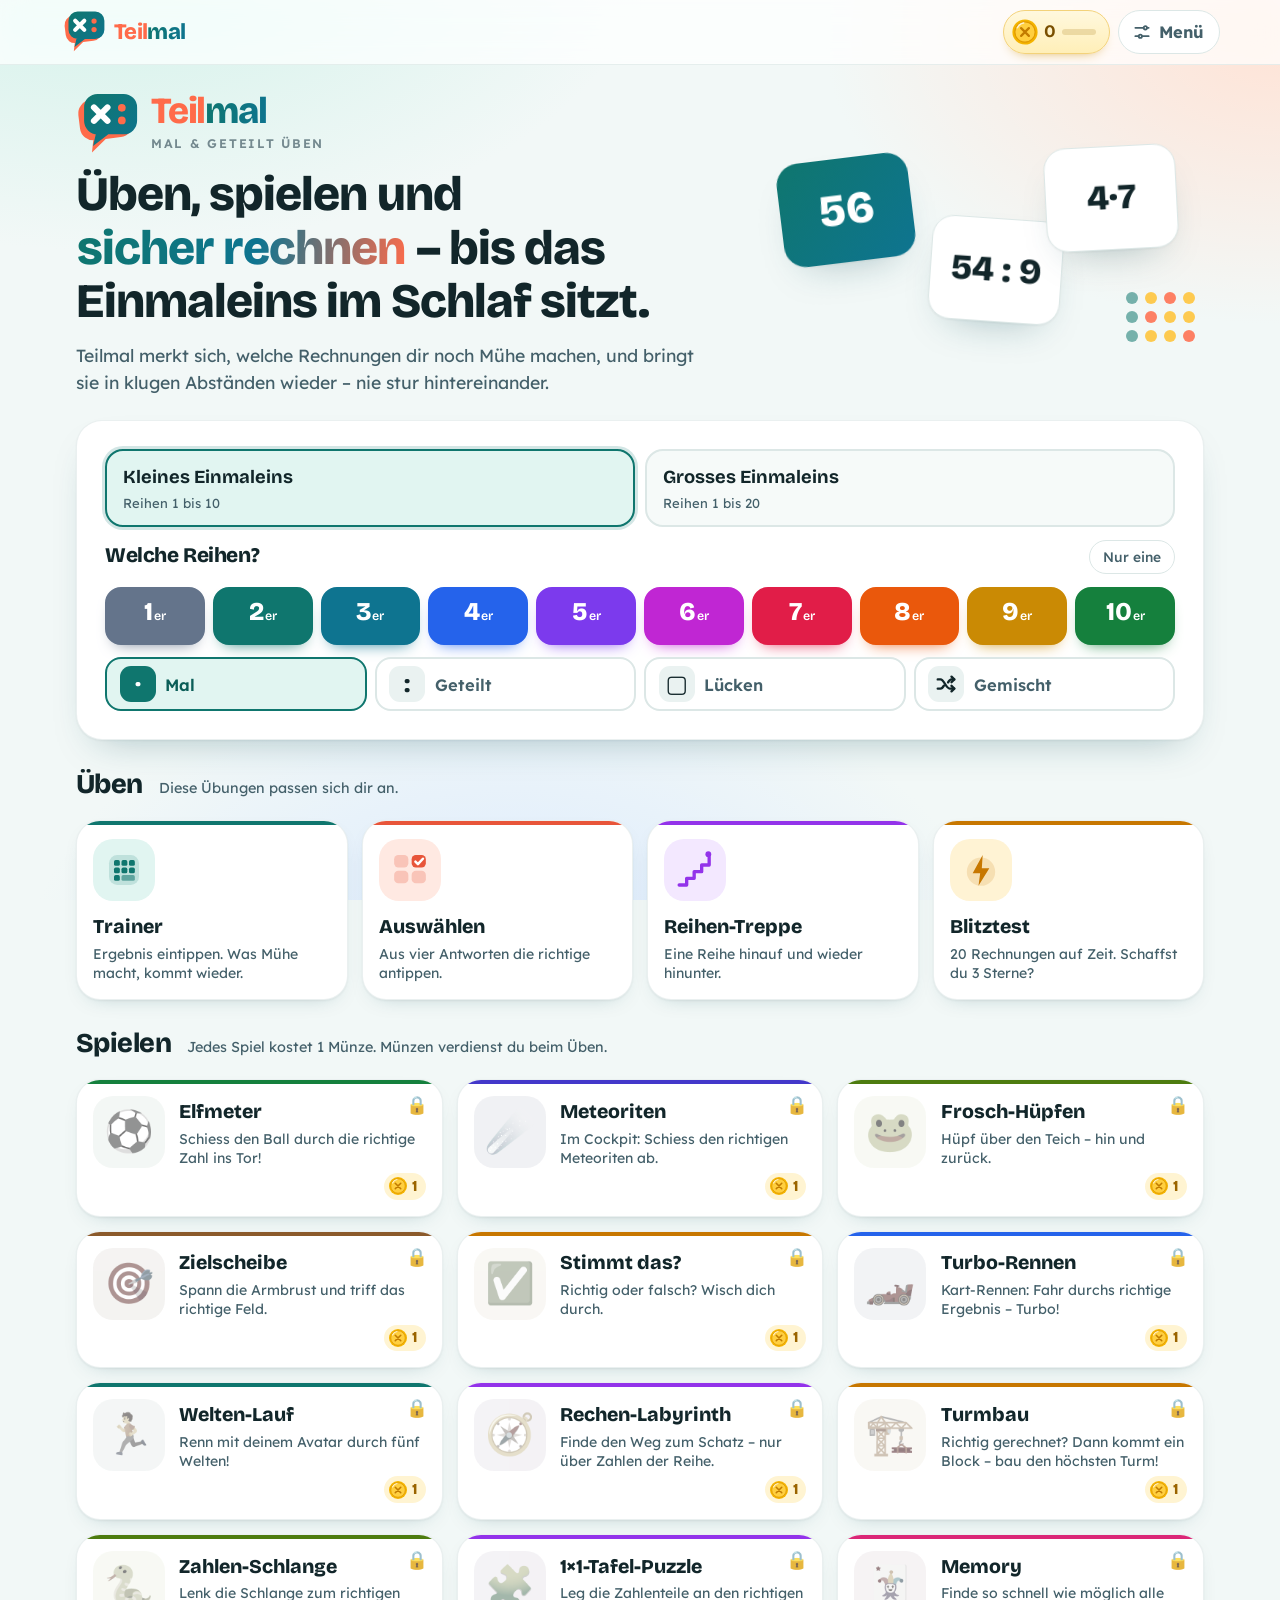
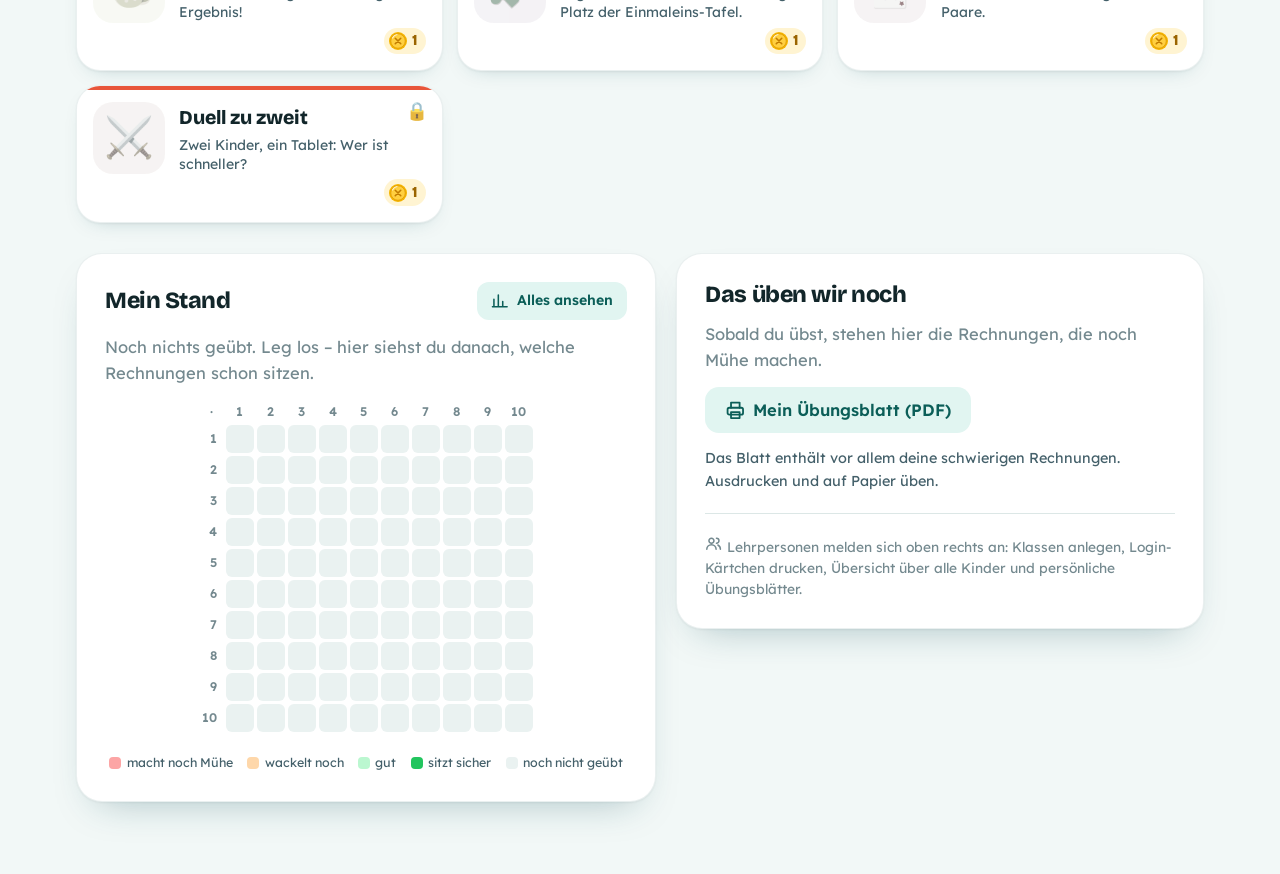
==== commit f2bdc47a: "Vier neue Spiele: Rechen-Labyrinth, Turmbau, Zahlen-Schlange, 1×1-Tafel-Puzzle - Rechen-Labyrinth: W" ====
--- a/index.html
+++ b/index.html
@@ -11,36 +11,38 @@
   <link rel="preconnect" href="https://fonts.googleapis.com">
   <link rel="preconnect" href="https://fonts.gstatic.com" crossorigin>
   <link rel="stylesheet" href="https://fonts.googleapis.com/css2?family=Bricolage+Grotesque:opsz,wght@12..96,600;12..96,800&family=Lexend:wght@400;500;600;700&display=swap">
-  <link rel="stylesheet" href="css/styles.css?v=20261121092542">
-  <link rel="stylesheet" href="css/menu.css?v=20261121092542">
-  <link rel="stylesheet" href="css/avatar.css?v=20261121092542">
-  <link rel="stylesheet" href="css/world3d.css?v=20261121092542">
-  <link rel="stylesheet" href="css/runner3d.css?v=20261121092542">
+  <link rel="stylesheet" href="css/styles.css?v=20261121194035">
+  <link rel="stylesheet" href="css/menu.css?v=20261121194035">
+  <link rel="stylesheet" href="css/avatar.css?v=20261121194035">
+  <link rel="stylesheet" href="css/world3d.css?v=20261121194035">
+  <link rel="stylesheet" href="css/games2.css?v=20261121194035">
+  <link rel="stylesheet" href="css/runner3d.css?v=20261121194035">
 </head>
 <body>
   <div id="app">
     <noscript><p style="padding:2rem">Teilmal braucht JavaScript. Bitte aktiviere es in deinem Browser.</p></noscript>
   </div>
-  <script src="js/umzug.js?v=20261121092542"></script>
-  <script src="js/config.js?v=20261121092542"></script>
-  <script src="js/vendor/qrcode.js?v=20261121092542"></script>
-  <script src="js/kid-pics.js?v=20261121092542"></script>
-  <script src="js/core.js?v=20261121092542"></script>
-  <script src="js/ui.js?v=20261121092542"></script>
-  <script src="js/coins.js?v=20261121092542"></script>
-  <script src="js/modes.js?v=20261121092542"></script>
-  <script src="js/games.js?v=20261121092542"></script>
-  <script src="js/games3d.js?v=20261121092542"></script>
-  <script src="js/kart3d.js?v=20261121092542"></script>
-  <script src="js/sheets.js?v=20261121092542"></script>
-  <script src="js/sso.js?v=20261121092542"></script>
-  <script src="js/cloud.js?v=20261121092542"></script>
+  <script src="js/umzug.js?v=20261121194035"></script>
+  <script src="js/config.js?v=20261121194035"></script>
+  <script src="js/vendor/qrcode.js?v=20261121194035"></script>
+  <script src="js/kid-pics.js?v=20261121194035"></script>
+  <script src="js/core.js?v=20261121194035"></script>
+  <script src="js/ui.js?v=20261121194035"></script>
+  <script src="js/coins.js?v=20261121194035"></script>
+  <script src="js/modes.js?v=20261121194035"></script>
+  <script src="js/games.js?v=20261121194035"></script>
+  <script src="js/games2.js?v=20261121194035"></script>
+  <script src="js/games3d.js?v=20261121194035"></script>
+  <script src="js/kart3d.js?v=20261121194035"></script>
+  <script src="js/sheets.js?v=20261121194035"></script>
+  <script src="js/sso.js?v=20261121194035"></script>
+  <script src="js/cloud.js?v=20261121194035"></script>
   <script>window.AVATAR_APP = 'einmaleins';</script>
-  <script src="js/avatar.js?v=20261121092542"></script>
-  <script src="js/shop3d.js?v=20261121092542"></script>
-  <script src="js/world3d.js?v=20261121092542"></script>
-  <script src="js/classes.js?v=20261121092542"></script>
-  <script src="js/menu.js?v=20261121092542"></script>
-  <script src="js/main.js?v=20261121092542"></script>
+  <script src="js/avatar.js?v=20261121194035"></script>
+  <script src="js/shop3d.js?v=20261121194035"></script>
+  <script src="js/world3d.js?v=20261121194035"></script>
+  <script src="js/classes.js?v=20261121194035"></script>
+  <script src="js/menu.js?v=20261121194035"></script>
+  <script src="js/main.js?v=20261121194035"></script>
 </body>
 </html>
--- a/css/games2.css
+++ b/css/games2.css
@@ -0,0 +1,104 @@
+/* Teilmal – weitere Spiele (js/games2.js): Rechen-Labyrinth, Turmbau, Zahlen-Schlange, 1×1-Tafel-Puzzle */
+
+/* Uhr pro Schritt/Rechnung (Survive) – als Balken unter der Anzeige */
+.game :is(.mz-clock, .tw-clock) { position: relative; left: auto; right: auto; bottom: auto; margin: 6px auto 0; width: min(560px, 92%); background: var(--sunken); }
+
+/* ---------------- 🧭 Rechen-Labyrinth ---------------- */
+.mz-head { display: flex; align-items: center; justify-content: center; gap: 10px; flex-wrap: wrap; margin: 10px auto 8px; max-width: 640px; text-align: center; font-weight: 600; color: var(--ink-2); }
+.mz-badge { padding: 4px 14px; border-radius: 99px; background: var(--c); color: #fff; font-family: var(--font-display); font-weight: 800; font-size: 1.15rem; box-shadow: 0 6px 16px -8px var(--c); }
+.mz-wrap { display: grid; place-items: center; }
+.mz-board { position: relative; display: grid; grid-template-columns: repeat(var(--w), 1fr); grid-template-rows: repeat(var(--h), 1fr); gap: 7px; padding: 12px;
+  width: min(94vw, 500px, calc((100dvh - 330px) * var(--w) / var(--h))); aspect-ratio: var(--w) / var(--h); border-radius: 26px;
+  background: radial-gradient(circle at 20% 15%, rgba(255, 255, 255, .12), transparent 40%), radial-gradient(circle at 80% 90%, rgba(0, 0, 0, .25), transparent 45%), linear-gradient(160deg, #2f6b3a, #1d4a2c);
+  box-shadow: inset 0 0 0 3px rgba(255, 255, 255, .08), var(--shadow-card); }
+.mz-board.in { animation: mz-in .45s ease; }
+@keyframes mz-in { from { opacity: 0; transform: scale(.94); } }
+.mz-cell { position: relative; display: grid; place-items: center; min-width: 0; border: 0; border-radius: 16px; cursor: pointer; font: 800 clamp(1rem, 4.4vw, 1.55rem) var(--font-display); color: #3b2f1e; font-variant-numeric: tabular-nums;
+  background: linear-gradient(160deg, #f3e7cf, #d9c39c); box-shadow: inset 0 -5px 0 rgba(120, 90, 50, .35), 0 4px 8px -4px rgba(0, 0, 0, .5); transition: transform .15s, background .25s, opacity .3s; }
+.mz-cell:hover { transform: translateY(-2px); }
+.mz-cell.start { background: linear-gradient(160deg, #fde68a, #f59e0b); font-size: clamp(1.2rem, 5vw, 1.8rem); }
+.mz-cell.goal { background: radial-gradient(circle, #a5f3fc, #22d3ee 70%); font-size: clamp(1.3rem, 5.4vw, 2rem); animation: mz-glow 1.6s ease-in-out infinite; }
+@keyframes mz-glow { 50% { box-shadow: 0 0 0 4px rgba(165, 243, 252, .55), 0 0 26px 6px rgba(34, 211, 238, .6); } }
+.mz-cell.visited:not(.start):not(.goal) { background: linear-gradient(160deg, #bbf7d0, #4ade80); color: #14532d; box-shadow: inset 0 -5px 0 rgba(21, 128, 61, .4), 0 0 14px -2px rgba(74, 222, 128, .8); }
+.mz-cell.bad { background: repeating-linear-gradient(135deg, #fca5a5 0 6px, #f87171 6px 12px); color: #7f1d1d; opacity: .55; cursor: not-allowed; animation: shake .35s; }
+.mz-cell.bad::after { content: '✕'; position: absolute; inset: 0; display: grid; place-items: center; font-size: 1.8em; color: rgba(127, 29, 29, .55); }
+.mz-me { position: absolute; z-index: 3; width: 13%; aspect-ratio: 1; display: grid; place-items: center; transform: translate(-50%, -60%); font-size: clamp(1.6rem, 7vw, 2.6rem); pointer-events: none;
+  filter: drop-shadow(0 6px 6px rgba(0, 0, 0, .45)); transition: left .26s cubic-bezier(.3, 1.4, .5, 1), top .26s cubic-bezier(.3, 1.4, .5, 1); }
+.mz-me.nope { animation: mz-nope .3s; }
+@keyframes mz-nope { 25% { transform: translate(-58%, -60%); } 75% { transform: translate(-42%, -60%); } }
+.mz-board.done .mz-me { animation: mz-jump .5s 2; }
+@keyframes mz-jump { 50% { transform: translate(-50%, -110%) scale(1.15); } }
+.mz-float { position: absolute; z-index: 4; transform: translate(-50%, -150%); padding: 4px 12px; border-radius: 99px; white-space: nowrap; pointer-events: none; font-weight: 800; font-size: .95rem;
+  background: rgba(255, 255, 255, .95); color: var(--green-ink); box-shadow: var(--shadow-soft); animation: mz-float 1.3s ease forwards; }
+.mz-float.bad { color: var(--red-ink); }
+.mz-float.big { font-size: 1.2rem; background: #fef9c3; color: #854d0e; }
+@keyframes mz-float { 0% { opacity: 0; transform: translate(-50%, -110%) scale(.8); } 15% { opacity: 1; transform: translate(-50%, -150%) scale(1); } 80% { opacity: 1; } 100% { opacity: 0; transform: translate(-50%, -210%); } }
+
+/* ---------------- 🏗️ Turmbau ---------------- */
+.tw-stage { position: relative; overflow: hidden; margin: 10px auto 0; width: min(94vw, 560px); height: clamp(300px, calc(100dvh - 400px), 520px); border-radius: 24px; cursor: pointer; touch-action: manipulation;
+  background: linear-gradient(180deg, #7dd3fc 0%, #bae6fd 55%, #e0f2fe 100%); box-shadow: var(--shadow-card); user-select: none; -webkit-user-select: none; }
+.tw-stage::before { content: ''; position: absolute; inset: 0; background: radial-gradient(ellipse 60px 22px at 18% 30%, rgba(255, 255, 255, .9), transparent 70%), radial-gradient(ellipse 80px 26px at 72% 18%, rgba(255, 255, 255, .85), transparent 70%), radial-gradient(ellipse 50px 18px at 85% 48%, rgba(255, 255, 255, .7), transparent 70%); pointer-events: none; }
+.tw-world { position: absolute; inset: 0; transition: transform .5s cubic-bezier(.3, 1.2, .5, 1); }
+.tw-ground { position: absolute; left: -10%; right: -10%; bottom: 0; height: 46px; background: linear-gradient(180deg, #4ade80 0 10px, #16a34a 10px 16px, #a16207 16px); }
+.tw-crane { position: absolute; inset: 0 0 auto 0; height: 60px; pointer-events: none; }
+.tw-beam { position: absolute; left: 0; right: 0; top: 10px; height: 14px; background: repeating-linear-gradient(90deg, #facc15 0 16px, #1f2937 16px 22px); box-shadow: 0 3px 6px rgba(0, 0, 0, .25); }
+.tw-trolley { position: absolute; top: 6px; width: 34px; height: 20px; margin-left: -17px; border-radius: 6px; background: #374151; box-shadow: inset 0 -4px 0 rgba(0, 0, 0, .3); }
+.tw-rope { position: absolute; left: 50%; top: 20px; width: 3px; height: 32px; margin-left: -1.5px; background: #374151; }
+.tw-tip { position: absolute; left: 50%; bottom: 58px; transform: translateX(-50%); padding: 6px 14px; border-radius: 99px; background: rgba(17, 24, 39, .75); color: #fff; font-weight: 700; font-size: .9rem; white-space: nowrap; pointer-events: none; animation: tw-tip 1.2s ease-in-out infinite; }
+@keyframes tw-tip { 50% { transform: translateX(-50%) translateY(-4px); } }
+.tw-block { position: absolute; height: 34px; display: grid; place-items: center; overflow: hidden; border-radius: 7px; color: #fff; font-weight: 800; white-space: nowrap; font-variant-numeric: tabular-nums;
+  background: linear-gradient(180deg, color-mix(in srgb, var(--bc) 78%, #fff), var(--bc)); box-shadow: inset 0 -4px 0 rgba(0, 0, 0, .22), inset 0 2px 0 rgba(255, 255, 255, .35); text-shadow: 0 1px 2px rgba(0, 0, 0, .35); }
+.tw-block span { overflow: hidden; text-overflow: clip; padding: 0 4px; }
+.tw-block.base { border-radius: 8px 8px 0 0; }
+.tw-block.hang { top: 58px; z-index: 2; }
+.tw-block.land { animation: tw-land .25s ease-out; }
+@keyframes tw-land { 0% { transform: scaleY(.8) translateY(4px); } }
+.tw-block.cut { z-index: 2; transition: top .8s cubic-bezier(.5, 0, 1, 1), transform .8s, opacity .8s; }
+.tw-ask { display: grid; justify-items: center; gap: 8px; margin: 10px auto 4px; width: min(94vw, 560px); }
+.tw-task { font-size: clamp(2rem, 7vw, 2.8rem); }
+.tw-answers { display: grid; grid-template-columns: repeat(4, 1fr); gap: 8px; width: 100%; }
+.tw-ans { position: relative; padding: 12px 6px; border: 2px solid var(--line); border-radius: 16px; background: var(--paper); font: 800 clamp(1.3rem, 5vw, 1.7rem) var(--font-display); color: var(--ink); cursor: pointer; box-shadow: var(--shadow-soft); transition: transform .12s; }
+.tw-ans:hover { transform: translateY(-2px); border-color: var(--c); }
+.tw-ans small { position: absolute; left: 7px; top: 4px; font-size: .62rem; color: var(--ink-3); font-family: var(--font-body, inherit); }
+.tw-ans.right { background: var(--green-wash); border-color: var(--green); color: var(--green-ink); }
+.tw-ans.wrong { background: var(--red-wash); border-color: var(--red); color: var(--red-ink); animation: shake .35s; }
+.tw-ans:disabled { cursor: default; }
+@media (max-width: 420px) { .tw-answers { grid-template-columns: repeat(2, 1fr); } }
+
+/* ---------------- 🐍 Zahlen-Schlange ---------------- */
+.sn-task { margin: 10px auto 6px; font-size: clamp(2rem, 7vw, 2.8rem); }
+.sn-stage { position: relative; margin: 0 auto; width: min(94vw, 600px, calc((100dvh - 400px) * 1.3)); height: min(64vw, 420px); border-radius: 20px; overflow: hidden; box-shadow: var(--shadow-card), inset 0 0 0 4px #65a30d; background: #bef264; }
+.sn-stage canvas { display: block; margin: 0 auto; }
+.sn-go { position: absolute; inset: 0; display: grid; place-items: center; font: 800 clamp(2rem, 8vw, 3.4rem) var(--font-display); color: #fff; text-shadow: 0 4px 16px rgba(0, 0, 0, .35); pointer-events: none; }
+.sn-go.out { animation: sn-go .9s ease forwards; }
+@keyframes sn-go { 0% { transform: scale(1); } 30% { transform: scale(1.25); opacity: 1; } 100% { transform: scale(1.6); opacity: 0; } }
+.sn-pad { display: grid; grid-template-columns: repeat(3, 58px); grid-template-rows: repeat(2, 50px); gap: 6px; justify-content: center; margin: 10px auto 4px; }
+.sn-dir { border: 0; border-radius: 14px; background: var(--paper); box-shadow: var(--shadow-soft); font-size: 1.3rem; color: var(--ink-2); cursor: pointer; touch-action: manipulation; }
+.sn-dir:active { background: var(--cw); color: var(--c); transform: scale(.95); }
+.sn-dir.up { grid-column: 2; grid-row: 1; }
+.sn-dir.left { grid-column: 1; grid-row: 2; }
+.sn-dir.down { grid-column: 2; grid-row: 2; }
+.sn-dir.right { grid-column: 3; grid-row: 2; }
+@media (hover: hover) and (pointer: fine) { .sn-pad { opacity: .75; } }
+
+/* ---------------- 🧩 1×1-Tafel-Puzzle ---------------- */
+.pz-wrap { display: grid; place-items: center; margin: 12px auto 8px; overflow-x: auto; max-width: 100%; }
+.pz-table { --cw: clamp(22px, calc((100vw - 86px) / 11), 48px); display: grid; grid-template-columns: repeat(var(--cols), var(--cw)); gap: 3px; padding: 8px; border-radius: 18px; background: var(--paper); box-shadow: var(--shadow-card); }
+.pz-h { display: grid; place-items: center; height: var(--cw); font-weight: 800; color: var(--ink-3); font-size: clamp(.75rem, 2.6vw, 1rem); }
+.pz-h.row { color: #fff; background: var(--c); border-radius: 10px; }
+.pz-h.corner { color: var(--c); font-size: 1.2rem; }
+.pz-cell { display: grid; place-items: center; height: var(--cw); border-radius: 9px; font: 800 clamp(.72rem, 2.7vw, 1.05rem) var(--font-display); font-variant-numeric: tabular-nums; }
+.pz-cell.given { background: var(--sunken); color: var(--ink-2); }
+.pz-cell.empty { border: 2px dashed var(--line-2); cursor: pointer; }
+.pz-cell.empty.hover { border-color: var(--c); background: var(--cw); }
+.pz-cell.filled { border-style: solid; border-color: var(--c); background: var(--cw); color: var(--c); animation: pz-pop .35s ease backwards; }
+.pz-cell.miss { animation: shake .35s; border-color: var(--red); }
+@keyframes pz-pop { 0% { transform: scale(.4); opacity: 0; } 70% { transform: scale(1.12); } }
+.pz-tray { display: flex; flex-wrap: wrap; justify-content: center; gap: 10px; margin: 6px auto 8px; max-width: 760px; padding: 0 8px; touch-action: none; }
+.pz-piece { --cw: clamp(30px, 8vw, 44px); display: grid; grid-template-columns: repeat(var(--n), var(--cw)); gap: 3px; padding: 4px; border-radius: 12px; background: color-mix(in srgb, var(--c) 18%, var(--paper)); box-shadow: var(--shadow-soft); cursor: grab; user-select: none; -webkit-user-select: none; transition: transform .15s, opacity .25s; }
+.pz-piece span { display: grid; place-items: center; height: var(--cw); border-radius: 8px; background: var(--paper); font: 800 clamp(.78rem, 2.8vw, 1.05rem) var(--font-display); color: var(--c); box-shadow: inset 0 -3px 0 rgba(0, 0, 0, .08); }
+.pz-piece.sel { outline: 3px solid var(--c); transform: translateY(-4px); }
+.pz-piece.lifted { opacity: .35; }
+.pz-piece.placed { opacity: 0; pointer-events: none; transform: scale(.6); width: 0; padding: 0; margin: 0 -5px; overflow: hidden; transition: all .35s; }
+.pz-piece.nope { animation: shake .35s; }
+.pz-piece.ghost { position: fixed; z-index: 1000; pointer-events: none; grid-template-columns: repeat(var(--n), var(--cw)); opacity: .95; transform: rotate(-3deg) scale(1.04); box-shadow: var(--shadow-pop); }
--- a/css/runner3d.css
+++ b/css/runner3d.css
@@ -8,26 +8,32 @@
 .rn-stats i { font-style: normal; }
 .rn-dist { font-size: .9rem; opacity: .92; }
 
-/* Frage oben in der Mitte */
-.rn-ask { position: absolute; left: 50%; top: 10px; transform: translateX(-50%); z-index: 4; display: grid; justify-items: center; gap: 4px; padding: 8px 16px 10px; min-width: min(78%, 330px); max-width: min(92%, 560px);
-  border-radius: 20px; background: rgba(255, 255, 255, .93); color: #14213d; box-shadow: 0 10px 30px -12px rgba(0, 0, 0, .55); pointer-events: none; text-align: center; }
-.rn-ask small { font-size: .78rem; font-weight: 700; color: #5b6475; }
-.rn-q { font-size: clamp(1.5rem, 4.6vw, 2.3rem); font-weight: 900; line-height: 1.1; display: flex; align-items: center; justify-content: center; gap: .5rem; flex-wrap: wrap; }
-.rn-q img, .rn-q svg, .rn-q .card-pic { max-height: 70px; width: auto; border-radius: 10px; }
-.rn-q .slot { display: inline-block; min-width: 1.4em; padding: 0 .2em; border-radius: 10px; background: #fff3c4; color: #b45309; }
-.rn-ans { display: flex; gap: 6px; justify-content: center; flex-wrap: wrap; }
-.rn-a { display: inline-flex; align-items: center; gap: 5px; padding: 3px 11px; border-radius: 99px; background: #eef2f7; font-weight: 800; font-size: 1.02rem; transition: background .2s, opacity .2s, transform .2s; }
-.rn-a small { font-size: .7rem; color: #7b8496; }
-.rn-a.right { background: #22c55e; color: #fff; transform: scale(1.08); }
-.rn-a.right small { color: #dcfce7; }
-.rn-a.wrong { background: #ef4444; color: #fff; }
-.rn-a.wrong small { color: #fee2e2; }
-.rn-a.fade { opacity: .45; }
-.rn-ask.pop { animation: rn-pop .35s cubic-bezier(.2, 1.4, .4, 1); }
-.rn-ask.ok { box-shadow: 0 0 0 4px #22c55e, 0 10px 30px -12px rgba(0, 0, 0, .55); }
-.rn-ask.bad { box-shadow: 0 0 0 4px #ef4444, 0 10px 30px -12px rgba(0, 0, 0, .55); animation: rn-shake .4s; }
-@keyframes rn-pop { from { transform: translateX(-50%) scale(.7); opacity: 0; } to { transform: translateX(-50%) scale(1); opacity: 1; } }
+/* Frage oben in der Mitte: Glas-Karte, Balken zeigt, wie weit das Tor noch ist */
+.rn-ask { position: absolute; left: 50%; top: 12px; transform: translateX(-50%); z-index: 4; display: grid; justify-items: center; gap: 3px; padding: 9px 26px 15px; min-width: min(68%, 290px); max-width: min(92%, 560px); overflow: hidden;
+  border-radius: 24px; color: #fff; text-align: center; pointer-events: none; isolation: isolate;
+  background: linear-gradient(150deg, rgba(49, 46, 129, .86), rgba(15, 23, 42, .8)); border: 1.5px solid rgba(255, 255, 255, .24);
+  box-shadow: 0 20px 44px -20px rgba(0, 0, 0, .75), inset 0 1px 0 rgba(255, 255, 255, .28); backdrop-filter: blur(12px) saturate(1.4); -webkit-backdrop-filter: blur(12px) saturate(1.4); transition: background .25s; }
+.rn-ask::before { content: ''; position: absolute; inset: -40% -10% auto; height: 90%; z-index: -1; background: radial-gradient(ellipse at 30% 100%, rgba(167, 139, 250, .35), transparent 60%), radial-gradient(ellipse at 80% 100%, rgba(34, 211, 238, .25), transparent 55%); }
+.rn-ask small { font-size: .7rem; font-weight: 800; letter-spacing: .07em; text-transform: uppercase; color: rgba(255, 255, 255, .72); }
+.rn-q { font-size: clamp(1.75rem, 5.4vw, 2.8rem); font-weight: 900; line-height: 1.08; display: flex; align-items: center; justify-content: center; gap: .42rem; flex-wrap: wrap; text-shadow: 0 2px 12px rgba(0, 0, 0, .35); font-variant-numeric: tabular-nums; color: #fff; }
+.rn-q .num { color: #fff; }
+.rn-q .op { color: #c4b5fd; font-weight: 800; }
+.rn-q img, .rn-q svg, .rn-q .card-pic { max-height: 70px; width: auto; border-radius: 12px; box-shadow: 0 6px 18px -8px rgba(0, 0, 0, .6); }
+.rn-q .slot { display: inline-grid; place-items: center; min-width: 1.5em; padding: 0 .25em; border-radius: 14px; background: linear-gradient(140deg, #fde68a, #f59e0b); color: #451a03; text-shadow: none; box-shadow: 0 6px 18px -6px rgba(245, 158, 11, .9), inset 0 1px 0 rgba(255, 255, 255, .6); animation: rn-slot 1.3s ease-in-out infinite; }
+@keyframes rn-slot { 50% { transform: scale(1.08); } }
+.rn-bar { position: absolute; left: 14px; right: 14px; bottom: 6px; height: 5px; border-radius: 9px; background: rgba(255, 255, 255, .14); overflow: hidden; }
+.rn-bar b { position: absolute; inset: 0; border-radius: inherit; transform-origin: left; background: linear-gradient(90deg, #f472b6, #a78bfa, #22d3ee); }
+.rn-res { display: inline-grid; place-items: center; width: 1.25em; height: 1.25em; margin-right: .1em; border-radius: 50%; background: #fff; font-size: .72em; text-shadow: none; }
+.rn-res.ok { color: #16a34a; }
+.rn-res.bad { color: #dc2626; }
+.rn-ask.pop { animation: rn-pop .4s cubic-bezier(.2, 1.4, .4, 1); }
+.rn-ask.ok { background: linear-gradient(150deg, rgba(22, 163, 74, .92), rgba(20, 83, 45, .86)); }
+.rn-ask.bad { background: linear-gradient(150deg, rgba(220, 38, 38, .92), rgba(127, 29, 29, .86)); animation: rn-shake .4s; }
+.rn-ask.ok .rn-bar, .rn-ask.bad .rn-bar { opacity: 0; }
+@keyframes rn-pop { from { transform: translateX(-50%) translateY(-14px) scale(.8); opacity: 0; } to { transform: translateX(-50%) scale(1); opacity: 1; } }
 @keyframes rn-shake { 0%, 100% { transform: translateX(-50%); } 25% { transform: translateX(calc(-50% - 8px)); } 75% { transform: translateX(calc(-50% + 8px)); } }
+.rn-speed.up { animation: rn-up .6s ease; }
+@keyframes rn-up { 30% { background: rgba(250, 204, 21, .85); color: #422006; transform: scale(1.12); } }
 
 /* Countdown, Hilfe, Blitz */
 .rn-count { position: absolute; inset: 0; display: grid; place-items: center; font-size: clamp(4rem, 16vw, 8rem); font-weight: 900; color: #fff; text-shadow: 0 6px 24px rgba(0, 0, 0, .45); pointer-events: none; z-index: 5; }
@@ -45,6 +51,19 @@
 .rn-flash.on { opacity: 1; transition: none; }
 .rn-load { position: absolute; inset: 0; display: grid; place-content: center; justify-items: center; gap: 10px; color: #fff; background: #12241a; z-index: 6; font-weight: 700; }
 
+/* Startkarte: Start-Stufe und Regeln */
+.rn-start { display: flex; align-items: center; gap: 12px; margin: 10px 0 6px; padding: 10px 14px; border-radius: 16px; background: linear-gradient(120deg, rgba(250, 204, 21, .16), rgba(167, 139, 250, .14)); text-align: left; }
+.rn-start .rn-stars { flex: none; font-size: 1.25rem; letter-spacing: 1px; color: #f59e0b; }
+.rn-start .rn-stars i { font-style: normal; color: rgba(120, 120, 140, .3); }
+.rn-start b { display: block; }
+.rn-start small { display: block; color: var(--ink-2, #5b6475); line-height: 1.3; }
+.rn-rules { margin: 8px 0 4px; border-radius: 16px; background: var(--sunken, #f1f3f8); text-align: left; }
+.rn-rules summary { padding: 10px 14px; cursor: pointer; font-weight: 800; list-style-position: inside; }
+.rn-rules ul { list-style: none; margin: 0; padding: 0 14px 6px; display: grid; gap: 7px; }
+.rn-rules li { display: flex; gap: 10px; align-items: flex-start; line-height: 1.3; }
+.rn-rules li > span { flex: none; width: 1.6em; text-align: center; font-size: 1.1rem; }
+.rn-rules p { margin: 4px 14px 12px; }
+
 /* Welt-Auswahl auf der Startkarte */
 .rn-worlds { display: grid; grid-template-columns: repeat(auto-fit, minmax(118px, 1fr)); gap: 8px; margin: 6px 0 10px; }
 .rn-world { display: grid; justify-items: center; gap: 2px; padding: 10px 8px; border-radius: 16px; border: 2px solid transparent; background: var(--sunken, #f1f3f8); cursor: pointer; font: inherit; color: inherit; text-align: center; }
@@ -57,7 +76,14 @@
 .rn-world.w-desert { background-image: linear-gradient(160deg, rgba(240, 190, 90, .25), transparent 60%); }
 .rn-world.w-castle { background-image: linear-gradient(160deg, rgba(120, 120, 200, .2), transparent 60%); }
 .rn-world.w-sea { background-image: linear-gradient(160deg, rgba(40, 150, 220, .22), transparent 60%); }
-@media (max-width: 600px) { .rn { height: min(74vh, 640px); border-radius: 16px; } .rn-ask { top: 52px; } }
+@media (max-width: 600px) {
+  .rn { height: min(74vh, 640px); border-radius: 16px; }
+  .rn-top { flex-wrap: wrap; gap: 6px; }
+  .rn-stats { gap: 4px; }
+  .rn-stats > span { padding: 4px 8px; font-size: .8rem; }
+  .rn-ask { top: 88px; padding: 6px 16px 13px; min-width: min(80%, 290px); }
+  .rn-ask small { font-size: .62rem; letter-spacing: .04em; }
+ }
 /* Anzeige des Tools (Leben, Zeit, richtige) über dem Spiel */
 .rn .run-hud { padding: 6px 12px; border-radius: 99px; background: rgba(255, 255, 255, .92); box-shadow: 0 6px 18px -10px rgba(0, 0, 0, .5); }
 .rn-hud-box { display: inline-flex; align-items: center; gap: 10px; padding: 6px 12px; border-radius: 99px; background: rgba(255, 255, 255, .92); font-weight: 800; color: #14213d; }
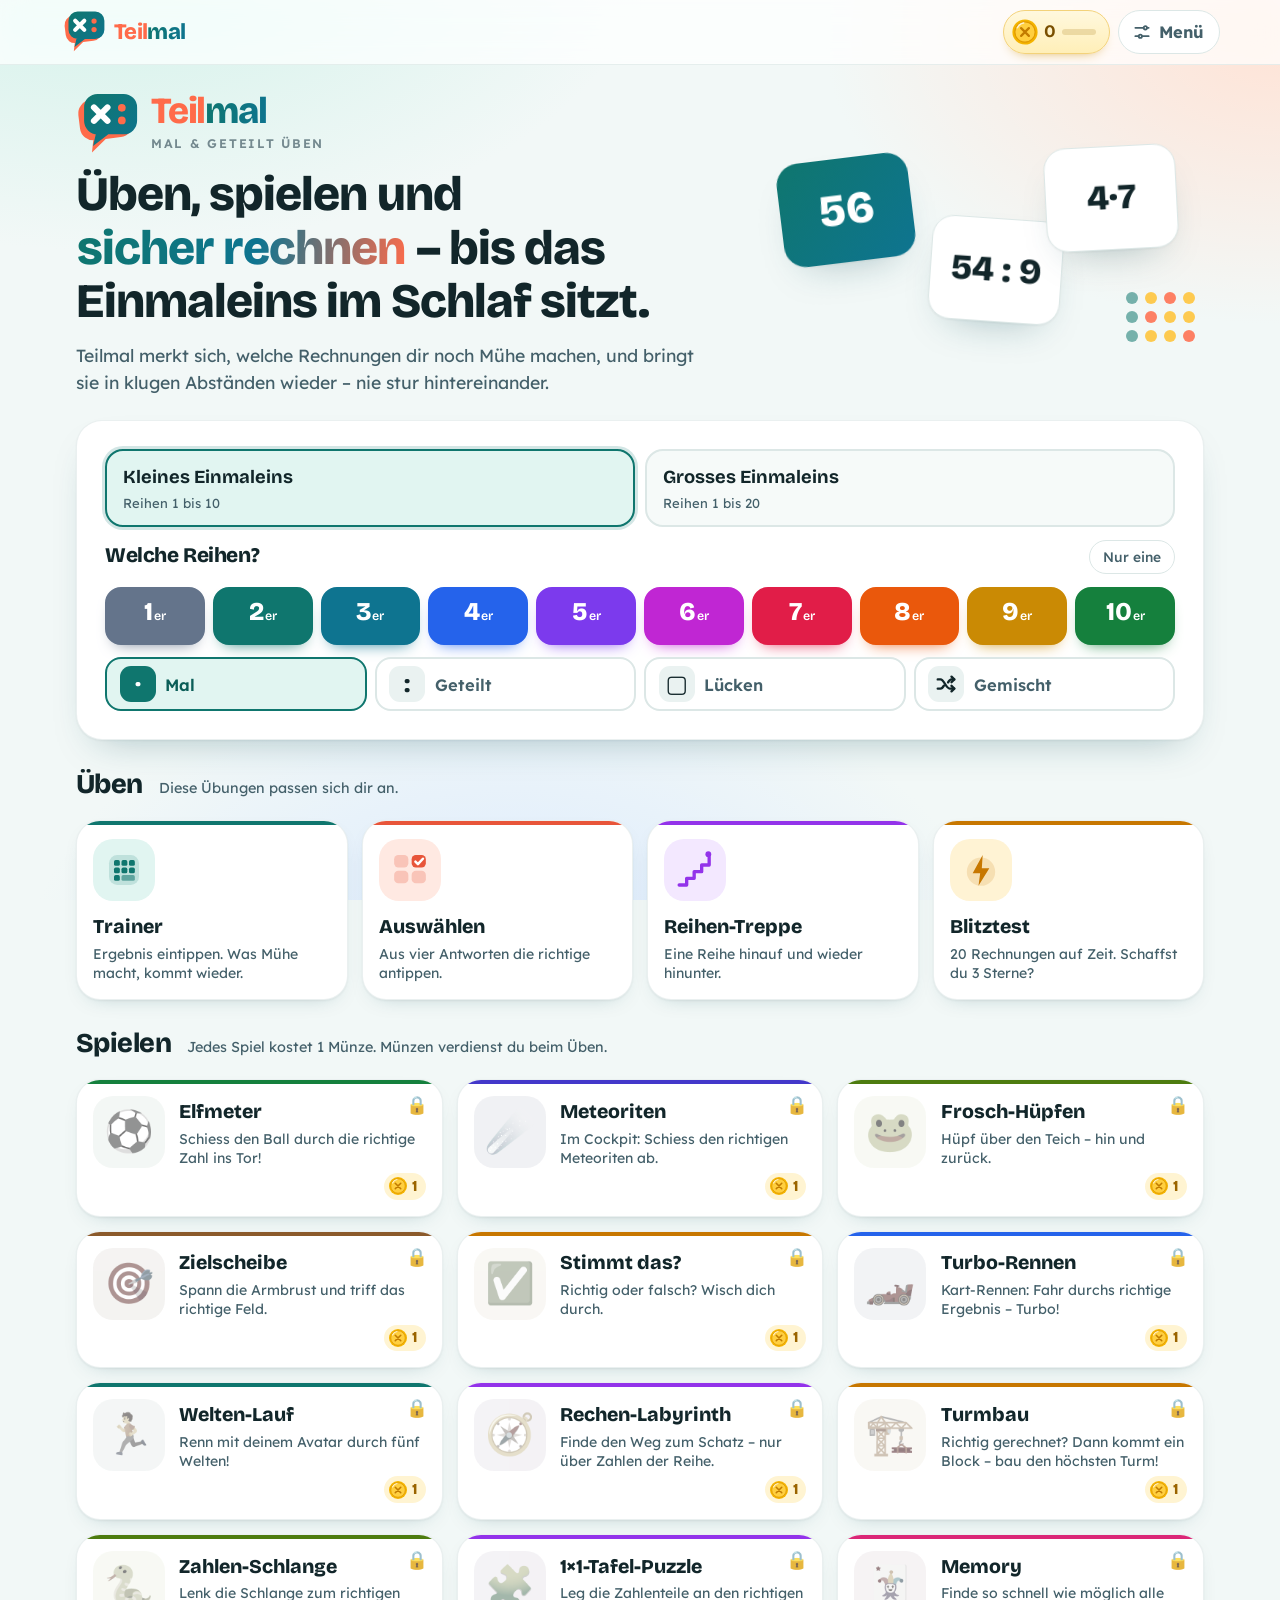
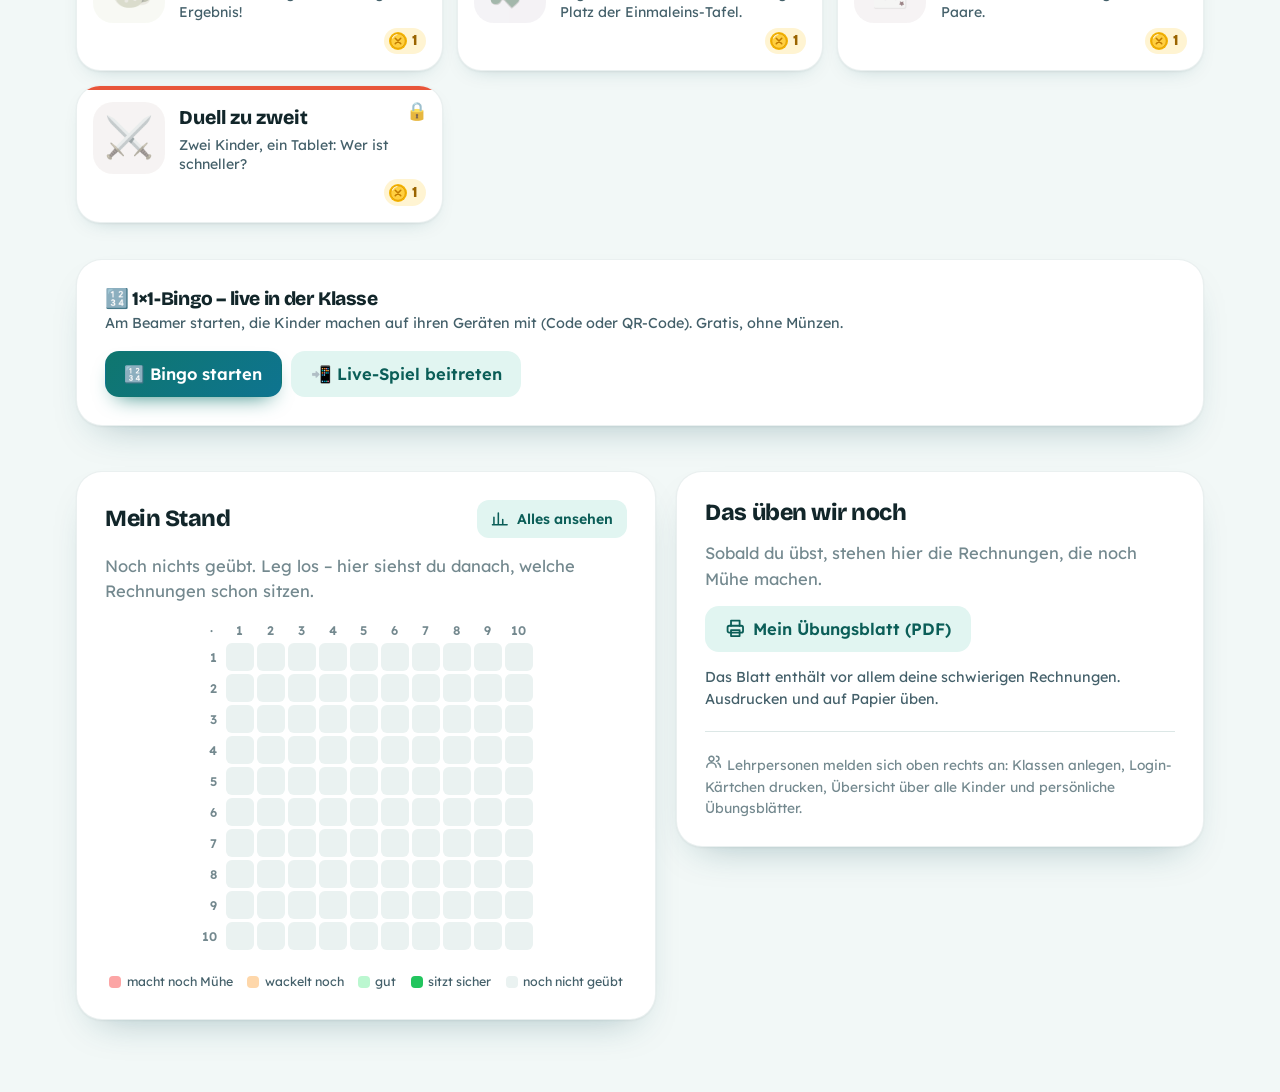
==== commit f0435ba2: "1×1-Bingo live: Lehrperson startet am Beamer, Kinder spielen mit Code oder QR-Code - Warteraum mit C" ====
--- a/index.html
+++ b/index.html
@@ -11,38 +11,39 @@
   <link rel="preconnect" href="https://fonts.googleapis.com">
   <link rel="preconnect" href="https://fonts.gstatic.com" crossorigin>
   <link rel="stylesheet" href="https://fonts.googleapis.com/css2?family=Bricolage+Grotesque:opsz,wght@12..96,600;12..96,800&family=Lexend:wght@400;500;600;700&display=swap">
-  <link rel="stylesheet" href="css/styles.css?v=20261121194035">
-  <link rel="stylesheet" href="css/menu.css?v=20261121194035">
-  <link rel="stylesheet" href="css/avatar.css?v=20261121194035">
-  <link rel="stylesheet" href="css/world3d.css?v=20261121194035">
-  <link rel="stylesheet" href="css/games2.css?v=20261121194035">
-  <link rel="stylesheet" href="css/runner3d.css?v=20261121194035">
+  <link rel="stylesheet" href="css/styles.css?v=20261121194526">
+  <link rel="stylesheet" href="css/menu.css?v=20261121194526">
+  <link rel="stylesheet" href="css/avatar.css?v=20261121194526">
+  <link rel="stylesheet" href="css/world3d.css?v=20261121194526">
+  <link rel="stylesheet" href="css/games2.css?v=20261121194526">
+  <link rel="stylesheet" href="css/runner3d.css?v=20261121194526">
 </head>
 <body>
   <div id="app">
     <noscript><p style="padding:2rem">Teilmal braucht JavaScript. Bitte aktiviere es in deinem Browser.</p></noscript>
   </div>
-  <script src="js/umzug.js?v=20261121194035"></script>
-  <script src="js/config.js?v=20261121194035"></script>
-  <script src="js/vendor/qrcode.js?v=20261121194035"></script>
-  <script src="js/kid-pics.js?v=20261121194035"></script>
-  <script src="js/core.js?v=20261121194035"></script>
-  <script src="js/ui.js?v=20261121194035"></script>
-  <script src="js/coins.js?v=20261121194035"></script>
-  <script src="js/modes.js?v=20261121194035"></script>
-  <script src="js/games.js?v=20261121194035"></script>
-  <script src="js/games2.js?v=20261121194035"></script>
-  <script src="js/games3d.js?v=20261121194035"></script>
-  <script src="js/kart3d.js?v=20261121194035"></script>
-  <script src="js/sheets.js?v=20261121194035"></script>
-  <script src="js/sso.js?v=20261121194035"></script>
-  <script src="js/cloud.js?v=20261121194035"></script>
+  <script src="js/umzug.js?v=20261121194526"></script>
+  <script src="js/config.js?v=20261121194526"></script>
+  <script src="js/vendor/qrcode.js?v=20261121194526"></script>
+  <script src="js/kid-pics.js?v=20261121194526"></script>
+  <script src="js/core.js?v=20261121194526"></script>
+  <script src="js/ui.js?v=20261121194526"></script>
+  <script src="js/coins.js?v=20261121194526"></script>
+  <script src="js/modes.js?v=20261121194526"></script>
+  <script src="js/games.js?v=20261121194526"></script>
+  <script src="js/games2.js?v=20261121194526"></script>
+  <script src="js/games3d.js?v=20261121194526"></script>
+  <script src="js/kart3d.js?v=20261121194526"></script>
+  <script src="js/sheets.js?v=20261121194526"></script>
+  <script src="js/sso.js?v=20261121194526"></script>
+  <script src="js/cloud.js?v=20261121194526"></script>
   <script>window.AVATAR_APP = 'einmaleins';</script>
-  <script src="js/avatar.js?v=20261121194035"></script>
-  <script src="js/shop3d.js?v=20261121194035"></script>
-  <script src="js/world3d.js?v=20261121194035"></script>
-  <script src="js/classes.js?v=20261121194035"></script>
-  <script src="js/menu.js?v=20261121194035"></script>
-  <script src="js/main.js?v=20261121194035"></script>
+  <script src="js/avatar.js?v=20261121194526"></script>
+  <script src="js/shop3d.js?v=20261121194526"></script>
+  <script src="js/world3d.js?v=20261121194526"></script>
+  <script src="js/classes.js?v=20261121194526"></script>
+  <script src="js/live.js?v=20261121194526"></script>
+  <script src="js/menu.js?v=20261121194526"></script>
+  <script src="js/main.js?v=20261121194526"></script>
 </body>
 </html>
--- a/css/games2.css
+++ b/css/games2.css
@@ -102,3 +102,59 @@
 .pz-piece.placed { opacity: 0; pointer-events: none; transform: scale(.6); width: 0; padding: 0; margin: 0 -5px; overflow: hidden; transition: all .35s; }
 .pz-piece.nope { animation: shake .35s; }
 .pz-piece.ghost { position: fixed; z-index: 1000; pointer-events: none; grid-template-columns: repeat(var(--n), var(--cw)); opacity: .95; transform: rotate(-3deg) scale(1.04); box-shadow: var(--shadow-pop); }
+
+/* ---------------- 🔢 1×1-Bingo live (js/live.js) ---------------- */
+.live-strip { display: flex; flex-wrap: wrap; justify-content: space-between; align-items: center; gap: 1rem; margin: 1rem 0; }
+.live-strip h2 { margin: 0 0 .2rem; font-size: 1.2rem; }
+.live-strip .hint { margin: 0; }
+.live-host, .live-play, .live-join { display: grid; gap: 1rem; }
+.live-lobby { display: grid; gap: 1.5rem; align-items: center; }
+@media (min-width: 860px) { .live-lobby { grid-template-columns: minmax(0, 1fr) minmax(0, 1.3fr); } }
+.live-join-box { text-align: center; padding: 1.4rem; border-radius: 24px; background: var(--paper); box-shadow: var(--shadow-card); }
+.live-code { font: 800 clamp(2.6rem, 8vw, 4.4rem) var(--font-display); letter-spacing: .08em; margin: .2rem 0; color: var(--brand-ink); }
+.live-qr .qr { width: min(240px, 70%); margin: auto; display: block; }
+.live-players h2 { margin: 0; }
+.live-chips { display: flex; flex-wrap: wrap; gap: 8px; }
+.live-chip { display: inline-flex; align-items: center; gap: .35rem; padding: .35rem .8rem; border-radius: 99px; background: var(--brand-wash); color: var(--brand-ink); font-weight: 600; animation: lv-pop .3s; }
+.live-chip .av-mini { width: 26px; height: 26px; border-radius: 50%; overflow: hidden; display: inline-grid; place-items: center; background: #fff; }
+.live-chip .av-mini :is(svg, img) { width: 100%; height: 100%; }
+@keyframes lv-pop { from { transform: scale(.6); opacity: 0; } }
+.live-me { text-align: center; color: var(--ink-3); margin: 0; }
+.live-setup { display: grid; gap: .7rem; }
+.live-setup h3 { margin: 0; display: flex; align-items: center; gap: .4rem; }
+.ls-row { display: flex; flex-wrap: wrap; align-items: center; gap: .5rem 1rem; }
+.ls-row .label { min-width: 130px; }
+.bg-rows { display: flex; flex-wrap: wrap; align-items: center; gap: 6px; }
+.bg-row { min-width: 42px; height: 42px; border-radius: 12px; border: 2px solid var(--line); background: var(--paper); font: 800 1rem var(--font-display); color: var(--ink-2); cursor: pointer; }
+.bg-row[aria-pressed="true"] { background: var(--brand); border-color: var(--brand); color: #fff; }
+.join-code { font: 800 2rem var(--font-display); letter-spacing: .2em; text-transform: uppercase; text-align: center; }
+.live-join .gate-card { max-width: 460px; margin: 1rem auto; }
+/* Beamer */
+.bg-head { display: flex; justify-content: space-between; align-items: center; font-family: var(--font-display); font-size: 1.2rem; }
+.bg-call { display: grid; justify-items: center; gap: 1rem; padding: clamp(1rem, 3vw, 2rem); border-radius: 28px; color: #fff; text-align: center;
+  background: linear-gradient(150deg, rgba(49, 46, 129, .97), rgba(15, 23, 42, .95)); box-shadow: 0 24px 50px -24px rgba(15, 23, 42, .8), inset 0 1px 0 rgba(255, 255, 255, .25); }
+.bg-call .btn.ghost { color: #fff; border-color: rgba(255, 255, 255, .4); }
+.bg-task { display: flex; align-items: center; gap: .35em; font: 800 clamp(3.4rem, 13vw, 8rem) var(--font-display); line-height: 1; font-variant-numeric: tabular-nums; animation: lv-pop .35s cubic-bezier(.2, 1.4, .4, 1); }
+.bg-task i { font-style: normal; color: #c4b5fd; }
+.bg-task b { min-width: 1.3em; padding: 0 .15em; border-radius: 20px; background: linear-gradient(140deg, #fde68a, #f59e0b); color: #451a03; text-align: center; }
+.bg-task b.shown { background: linear-gradient(140deg, #bbf7d0, #22c55e); color: #052e16; }
+.bg-ready { font-size: 1.3rem; opacity: .85; margin: .5rem 0; }
+.bg-list ol { columns: 4 150px; list-style: none; padding: 0; margin: .5rem 0 0; }
+.bg-list li { display: flex; justify-content: space-between; gap: .6rem; padding: .25rem .6rem; border-bottom: 1px dashed var(--line); font-weight: 700; break-inside: avoid; }
+.bg-list li b { color: var(--brand-ink); }
+.bg-winners { text-align: center; font-weight: 800; font-size: 1.2rem; }
+/* Karte der Kinder */
+.bg-now { display: grid; justify-items: center; gap: 2px; padding: .7rem 1rem; border-radius: 20px; color: #fff; text-align: center; background: linear-gradient(150deg, rgba(49, 46, 129, .95), rgba(15, 23, 42, .92)); }
+.bg-now.muted { background: var(--sunken); color: var(--ink-2); font-weight: 600; }
+.bg-now.pop { animation: lv-pop .35s cubic-bezier(.2, 1.4, .4, 1); }
+.bg-k { font-size: .75rem; font-weight: 800; letter-spacing: .07em; text-transform: uppercase; opacity: .75; }
+.bg-t { font: 800 clamp(2rem, 9vw, 3rem) var(--font-display); font-variant-numeric: tabular-nums; }
+.bg-card { display: grid; grid-template-columns: repeat(var(--n), 1fr); gap: 8px; width: min(100%, 520px); margin: 0 auto; }
+.bg-cell { aspect-ratio: 1; display: grid; place-items: center; border-radius: 16px; border: 2px solid var(--line); background: var(--paper); font: 800 clamp(1.1rem, 5.5vw, 2rem) var(--font-display); color: var(--ink); cursor: pointer; font-variant-numeric: tabular-nums; box-shadow: var(--shadow-soft); transition: transform .12s, background .2s; }
+.bg-card[style*="--n:5"] .bg-cell { font-size: clamp(.95rem, 4.4vw, 1.6rem); border-radius: 12px; }
+.bg-cell:active { transform: scale(.94); }
+.bg-cell.on { background: var(--brand); color: #fff; border-color: var(--brand); }
+.bg-cell.free { background: linear-gradient(140deg, #fde68a, #f59e0b); color: #fff; border-color: #f59e0b; cursor: default; font-size: 1.6rem; }
+.bg-cell.line { background: var(--green); border-color: var(--green); color: #fff; }
+.bg-cell.wrong { background: var(--red-wash); border-color: var(--red); color: var(--red-ink); }
+.bingo-btn { font-size: 1.6rem; letter-spacing: .05em; }
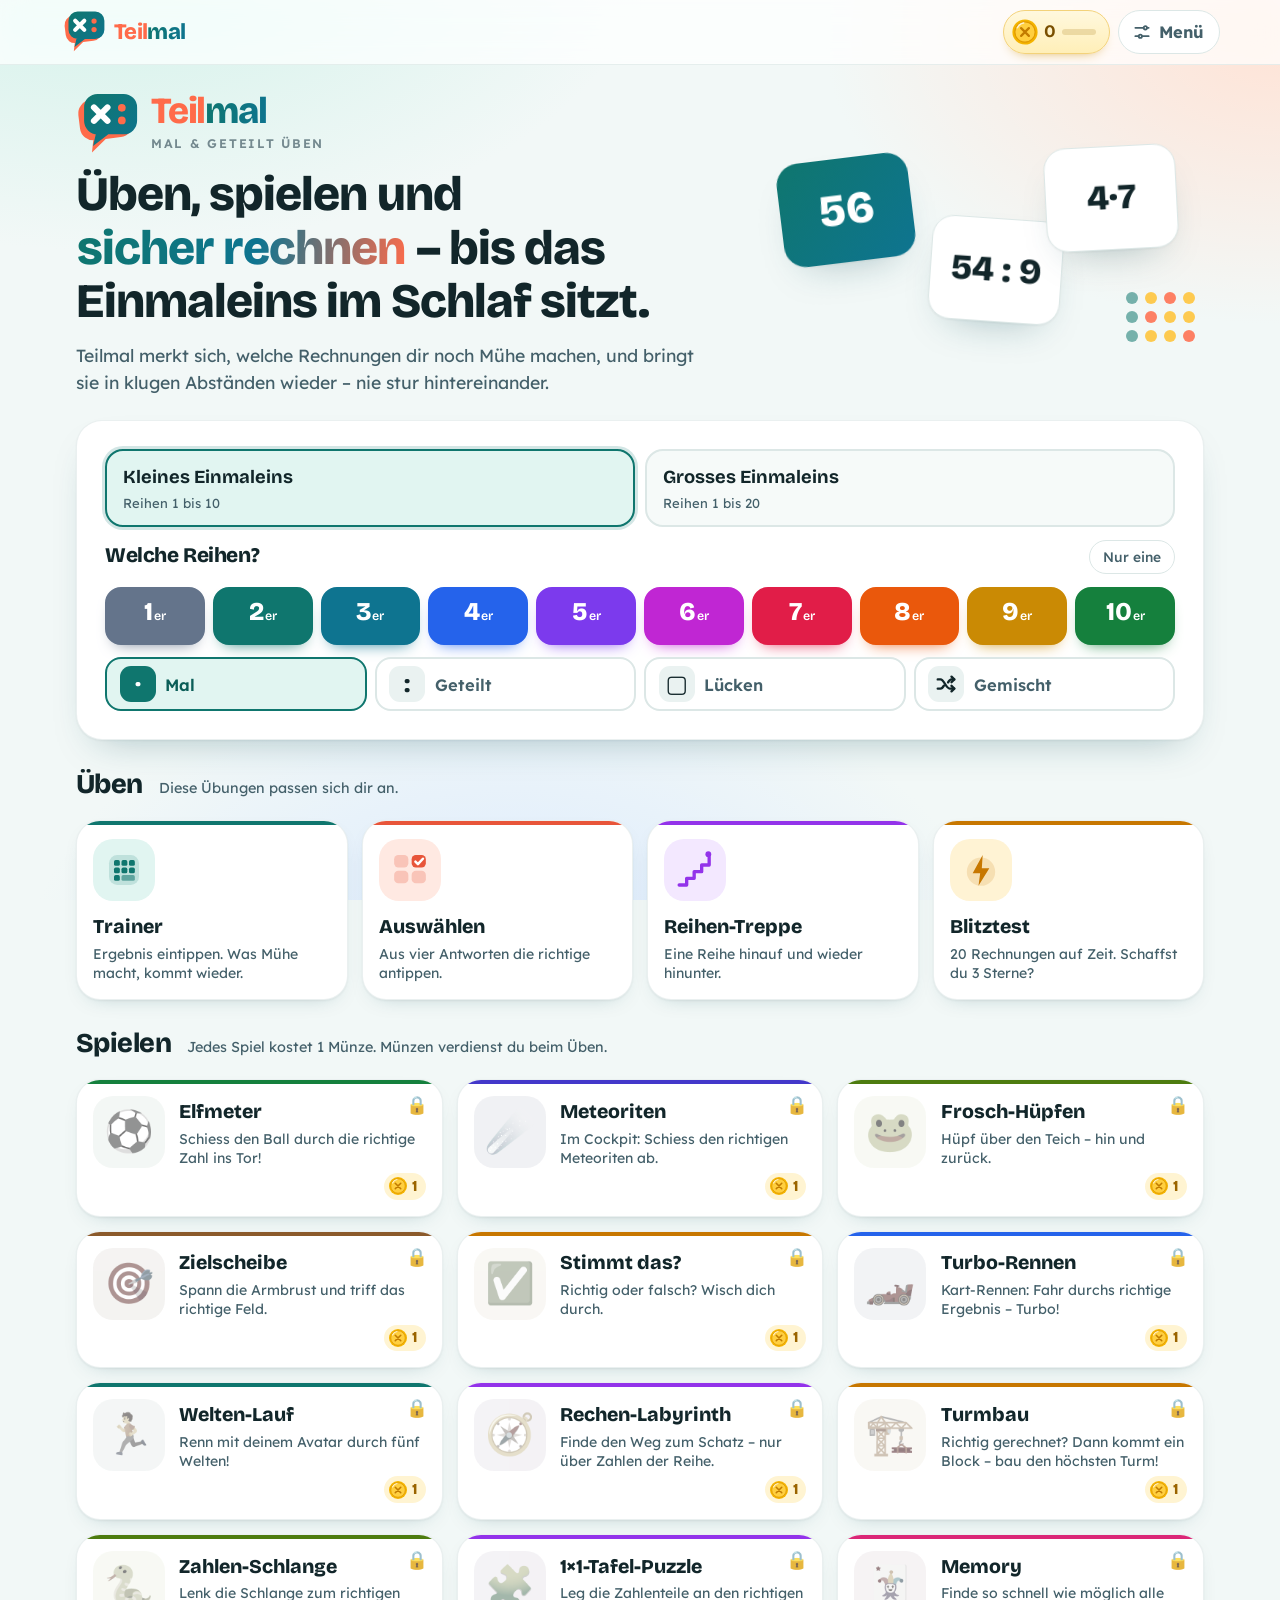
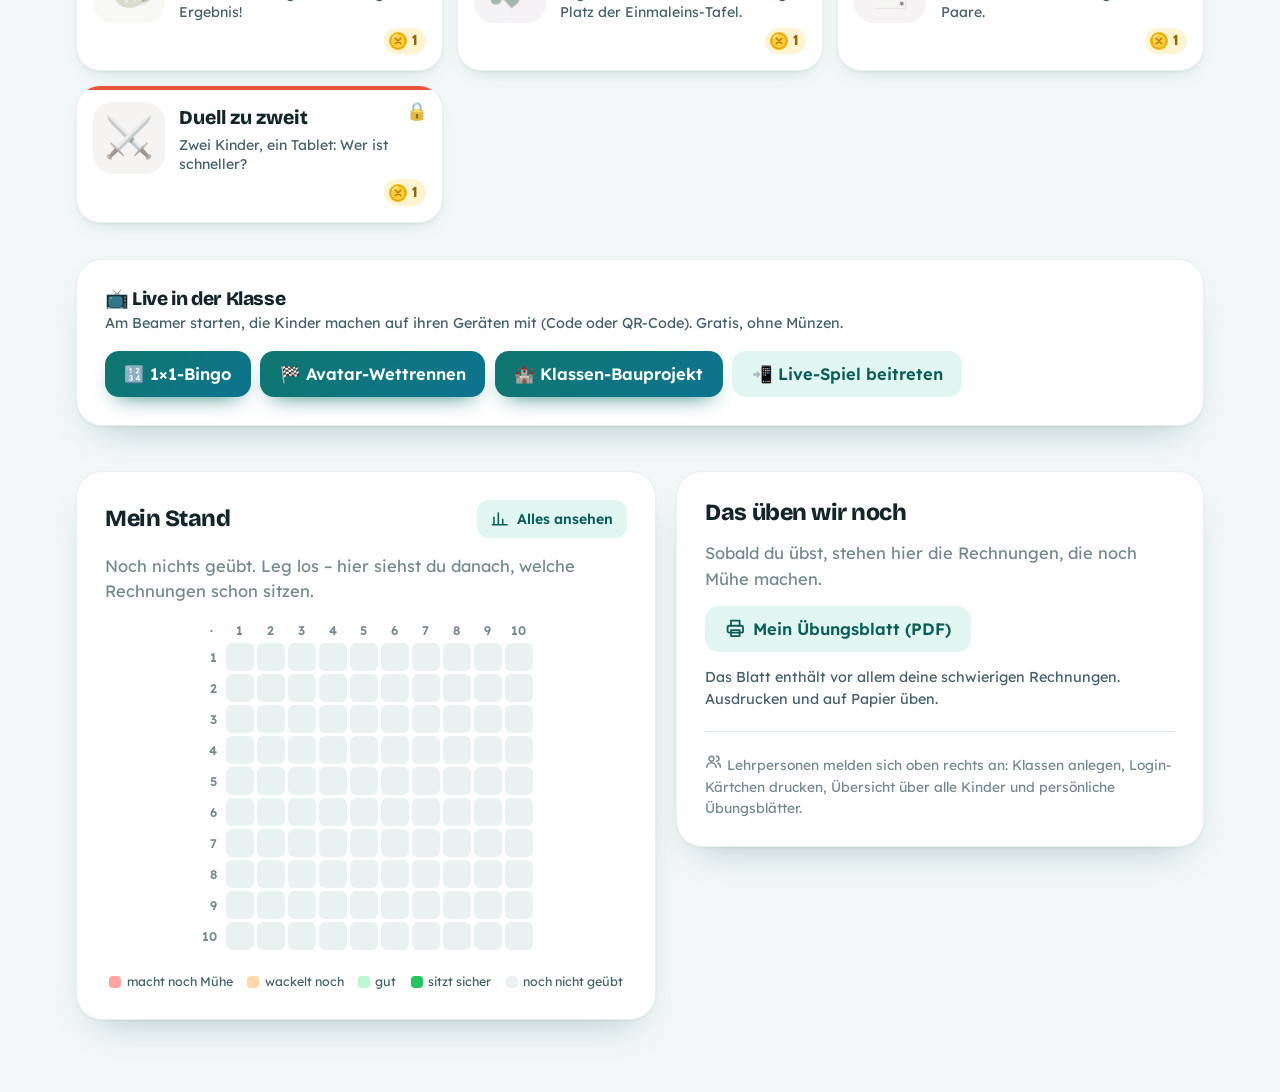
==== commit 389a2602: "Live-Spiele: Avatar-Wettrennen und Klassen-Bauprojekt - Live-System für drei Spielarten (Bingo, Wett" ====
--- a/index.html
+++ b/index.html
@@ -11,39 +11,39 @@
   <link rel="preconnect" href="https://fonts.googleapis.com">
   <link rel="preconnect" href="https://fonts.gstatic.com" crossorigin>
   <link rel="stylesheet" href="https://fonts.googleapis.com/css2?family=Bricolage+Grotesque:opsz,wght@12..96,600;12..96,800&family=Lexend:wght@400;500;600;700&display=swap">
-  <link rel="stylesheet" href="css/styles.css?v=20261121194526">
-  <link rel="stylesheet" href="css/menu.css?v=20261121194526">
-  <link rel="stylesheet" href="css/avatar.css?v=20261121194526">
-  <link rel="stylesheet" href="css/world3d.css?v=20261121194526">
-  <link rel="stylesheet" href="css/games2.css?v=20261121194526">
-  <link rel="stylesheet" href="css/runner3d.css?v=20261121194526">
+  <link rel="stylesheet" href="css/styles.css?v=20261121200543">
+  <link rel="stylesheet" href="css/menu.css?v=20261121200543">
+  <link rel="stylesheet" href="css/avatar.css?v=20261121200543">
+  <link rel="stylesheet" href="css/world3d.css?v=20261121200543">
+  <link rel="stylesheet" href="css/games2.css?v=20261121200543">
+  <link rel="stylesheet" href="css/runner3d.css?v=20261121200543">
 </head>
 <body>
   <div id="app">
     <noscript><p style="padding:2rem">Teilmal braucht JavaScript. Bitte aktiviere es in deinem Browser.</p></noscript>
   </div>
-  <script src="js/umzug.js?v=20261121194526"></script>
-  <script src="js/config.js?v=20261121194526"></script>
-  <script src="js/vendor/qrcode.js?v=20261121194526"></script>
-  <script src="js/kid-pics.js?v=20261121194526"></script>
-  <script src="js/core.js?v=20261121194526"></script>
-  <script src="js/ui.js?v=20261121194526"></script>
-  <script src="js/coins.js?v=20261121194526"></script>
-  <script src="js/modes.js?v=20261121194526"></script>
-  <script src="js/games.js?v=20261121194526"></script>
-  <script src="js/games2.js?v=20261121194526"></script>
-  <script src="js/games3d.js?v=20261121194526"></script>
-  <script src="js/kart3d.js?v=20261121194526"></script>
-  <script src="js/sheets.js?v=20261121194526"></script>
-  <script src="js/sso.js?v=20261121194526"></script>
-  <script src="js/cloud.js?v=20261121194526"></script>
+  <script src="js/umzug.js?v=20261121200543"></script>
+  <script src="js/config.js?v=20261121200543"></script>
+  <script src="js/vendor/qrcode.js?v=20261121200543"></script>
+  <script src="js/kid-pics.js?v=20261121200543"></script>
+  <script src="js/core.js?v=20261121200543"></script>
+  <script src="js/ui.js?v=20261121200543"></script>
+  <script src="js/coins.js?v=20261121200543"></script>
+  <script src="js/modes.js?v=20261121200543"></script>
+  <script src="js/games.js?v=20261121200543"></script>
+  <script src="js/games2.js?v=20261121200543"></script>
+  <script src="js/games3d.js?v=20261121200543"></script>
+  <script src="js/kart3d.js?v=20261121200543"></script>
+  <script src="js/sheets.js?v=20261121200543"></script>
+  <script src="js/sso.js?v=20261121200543"></script>
+  <script src="js/cloud.js?v=20261121200543"></script>
   <script>window.AVATAR_APP = 'einmaleins';</script>
-  <script src="js/avatar.js?v=20261121194526"></script>
-  <script src="js/shop3d.js?v=20261121194526"></script>
-  <script src="js/world3d.js?v=20261121194526"></script>
-  <script src="js/classes.js?v=20261121194526"></script>
-  <script src="js/live.js?v=20261121194526"></script>
-  <script src="js/menu.js?v=20261121194526"></script>
-  <script src="js/main.js?v=20261121194526"></script>
+  <script src="js/avatar.js?v=20261121200543"></script>
+  <script src="js/shop3d.js?v=20261121200543"></script>
+  <script src="js/world3d.js?v=20261121200543"></script>
+  <script src="js/classes.js?v=20261121200543"></script>
+  <script src="js/live.js?v=20261121200543"></script>
+  <script src="js/menu.js?v=20261121200543"></script>
+  <script src="js/main.js?v=20261121200543"></script>
 </body>
 </html>
--- a/css/games2.css
+++ b/css/games2.css
@@ -158,3 +158,54 @@
 .bg-cell.line { background: var(--green); border-color: var(--green); color: #fff; }
 .bg-cell.wrong { background: var(--red-wash); border-color: var(--red); color: var(--red-ink); }
 .bingo-btn { font-size: 1.6rem; letter-spacing: .05em; }
+
+/* Live: Avatar-Köpfe in Farbe des Kindes */
+.av-mini { width: 28px; height: 28px; border-radius: 50%; overflow: hidden; display: inline-grid; place-items: center; flex: none; background: #fff; box-shadow: 0 0 0 3px var(--pc, #e2e8f0); color: var(--pc, #64748b); font-weight: 800; }
+.av-mini :is(svg, img) { width: 100%; height: 100%; object-fit: cover; }
+/* 🏁 Avatar-Wettrennen am Beamer */
+.rc-track { display: flex; flex-direction: column; gap: 6px; padding: 12px; border-radius: 24px; background: linear-gradient(180deg, #14532d, #166534); box-shadow: var(--shadow-card); }
+.rc-lane { display: grid; grid-template-columns: minmax(70px, 140px) 1fr 44px; align-items: center; gap: 10px; color: #fff; transition: order .3s; }
+.rc-name { font-weight: 800; overflow: hidden; text-overflow: ellipsis; white-space: nowrap; text-shadow: 0 1px 2px rgba(0, 0, 0, .4); }
+.rc-road { position: relative; height: clamp(30px, 4.6vh, 46px); border-radius: 99px; background: repeating-linear-gradient(90deg, rgba(255, 255, 255, .1) 0 18px, transparent 18px 36px), #b45309;
+  box-shadow: inset 0 2px 4px rgba(0, 0, 0, .35); background-clip: padding-box; border-right: 10px solid transparent; border-image: repeating-linear-gradient(0deg, #111 0 6px, #fff 6px 12px) 10; }
+.rc-runner { position: absolute; top: 50%; left: calc(var(--p) * (100% - 40px)); transform: translateY(-50%); transition: left .45s cubic-bezier(.3, 1.3, .5, 1); }
+.rc-runner .av-mini { width: clamp(30px, 4.4vh, 44px); height: clamp(30px, 4.4vh, 44px); box-shadow: 0 0 0 3px var(--pc), 0 4px 10px rgba(0, 0, 0, .4); }
+.rc-lane.fin .rc-runner { animation: rc-jump .6s ease 2; }
+@keyframes rc-jump { 50% { transform: translateY(-90%); } }
+.rc-n { font: 800 1.3rem var(--font-display); text-align: center; }
+.rc-podium { list-style: none; padding: 0; margin: 1rem auto; display: flex; justify-content: center; align-items: flex-end; gap: 14px; }
+.rc-podium li { display: grid; justify-items: center; gap: .3rem; padding: 1rem 1.2rem; border-radius: 20px; background: var(--paper); box-shadow: var(--shadow-card); min-width: 130px; animation: lv-pop .5s ease backwards; }
+.rc-podium .pod-1 { padding-top: 2.4rem; background: linear-gradient(180deg, #fef3c7, var(--paper)); animation-delay: .9s; }
+.rc-podium .pod-2 { animation-delay: .45s; }
+.rc-podium .pod-face .av-mini { width: 64px; height: 64px; font-size: 1.6rem; }
+.rc-podium .pod-1 .pod-face .av-mini { width: 84px; height: 84px; }
+.pod-medal { font-size: 2.4rem; }
+.rc-podium b { font-size: 1.2rem; }
+.rc-podium i { font-style: normal; color: var(--ink-3); }
+.rc-rest { max-width: 420px; margin: 0 auto; }
+.rc-rest li { display: flex; justify-content: space-between; padding: .3rem 0; border-bottom: 1px dashed var(--line); font-weight: 600; }
+/* 🏰 Klassen-Bauprojekt am Beamer */
+.bd-stage { display: grid; place-items: end center; padding: clamp(12px, 3vw, 28px) clamp(12px, 3vw, 28px) 34px; border-radius: 28px; background: linear-gradient(180deg, #1e3a8a 0%, #3b82f6 55%, #93c5fd calc(100% - 36px), #4ade80 calc(100% - 36px), #15803d 100%); box-shadow: var(--shadow-card); }
+.bd-svg { width: min(100%, 760px); max-height: 56vh; }
+.bd-svg rect { stroke: rgba(255, 255, 255, .22); stroke-width: .05; transition: fill .3s; }
+.bd-svg rect.on { stroke: rgba(0, 0, 0, .25); animation: bd-drop .35s cubic-bezier(.3, 1.4, .5, 1); transform-box: fill-box; transform-origin: center; }
+@keyframes bd-drop { from { transform: translateY(-1.6px) scale(.7); opacity: .3; } }
+.build-host.done .bd-svg { animation: bd-glow 1.6s ease-in-out infinite; }
+@keyframes bd-glow { 50% { filter: drop-shadow(0 0 18px rgba(253, 224, 71, .9)); } }
+.bd-progress { display: flex; align-items: center; gap: 12px; font: 800 1.3rem var(--font-display); }
+.bd-bar { flex: 1; height: 16px; border-radius: 99px; background: var(--sunken); overflow: hidden; }
+.bd-bar b { display: block; height: 100%; transform-origin: left; background: linear-gradient(90deg, #f97316, #facc15, #22c55e); transition: transform .3s; }
+.bd-dot { width: 12px; height: 12px; border-radius: 4px; background: var(--pc); }
+.bd-chips .live-chip b { margin-left: .2rem; }
+/* Kinder: rechnen (Wettrennen und Bauprojekt) */
+.lq-status { display: grid; grid-template-columns: auto 1fr auto; align-items: center; gap: 10px; font-weight: 800; }
+.lq-bar { height: 12px; border-radius: 99px; background: var(--sunken); overflow: hidden; }
+.lq-bar b { display: block; height: 100%; transform-origin: left; background: var(--brand); transition: transform .3s; }
+.lq-box { display: grid; gap: 14px; padding: 16px; border-radius: 24px; background: var(--paper); box-shadow: var(--shadow-card); transition: background .2s; }
+.lq-box.good { background: var(--green-wash); }
+.lq-box.bad { background: var(--red-wash); animation: shake .35s; }
+.lq-task { font-size: clamp(2.4rem, 11vw, 3.6rem); }
+.lq-ans { display: grid; grid-template-columns: 1fr 1fr; gap: 10px; }
+.lq-btn { min-height: 76px; border: 0; border-radius: 18px; background: var(--qc); color: #fff; font: 800 clamp(1.6rem, 7vw, 2.2rem) var(--font-display); cursor: pointer; box-shadow: inset 0 -5px 0 rgba(0, 0, 0, .2); touch-action: manipulation; }
+.lq-btn:active { transform: scale(.96); }
+.lq-btn:disabled { opacity: .55; }
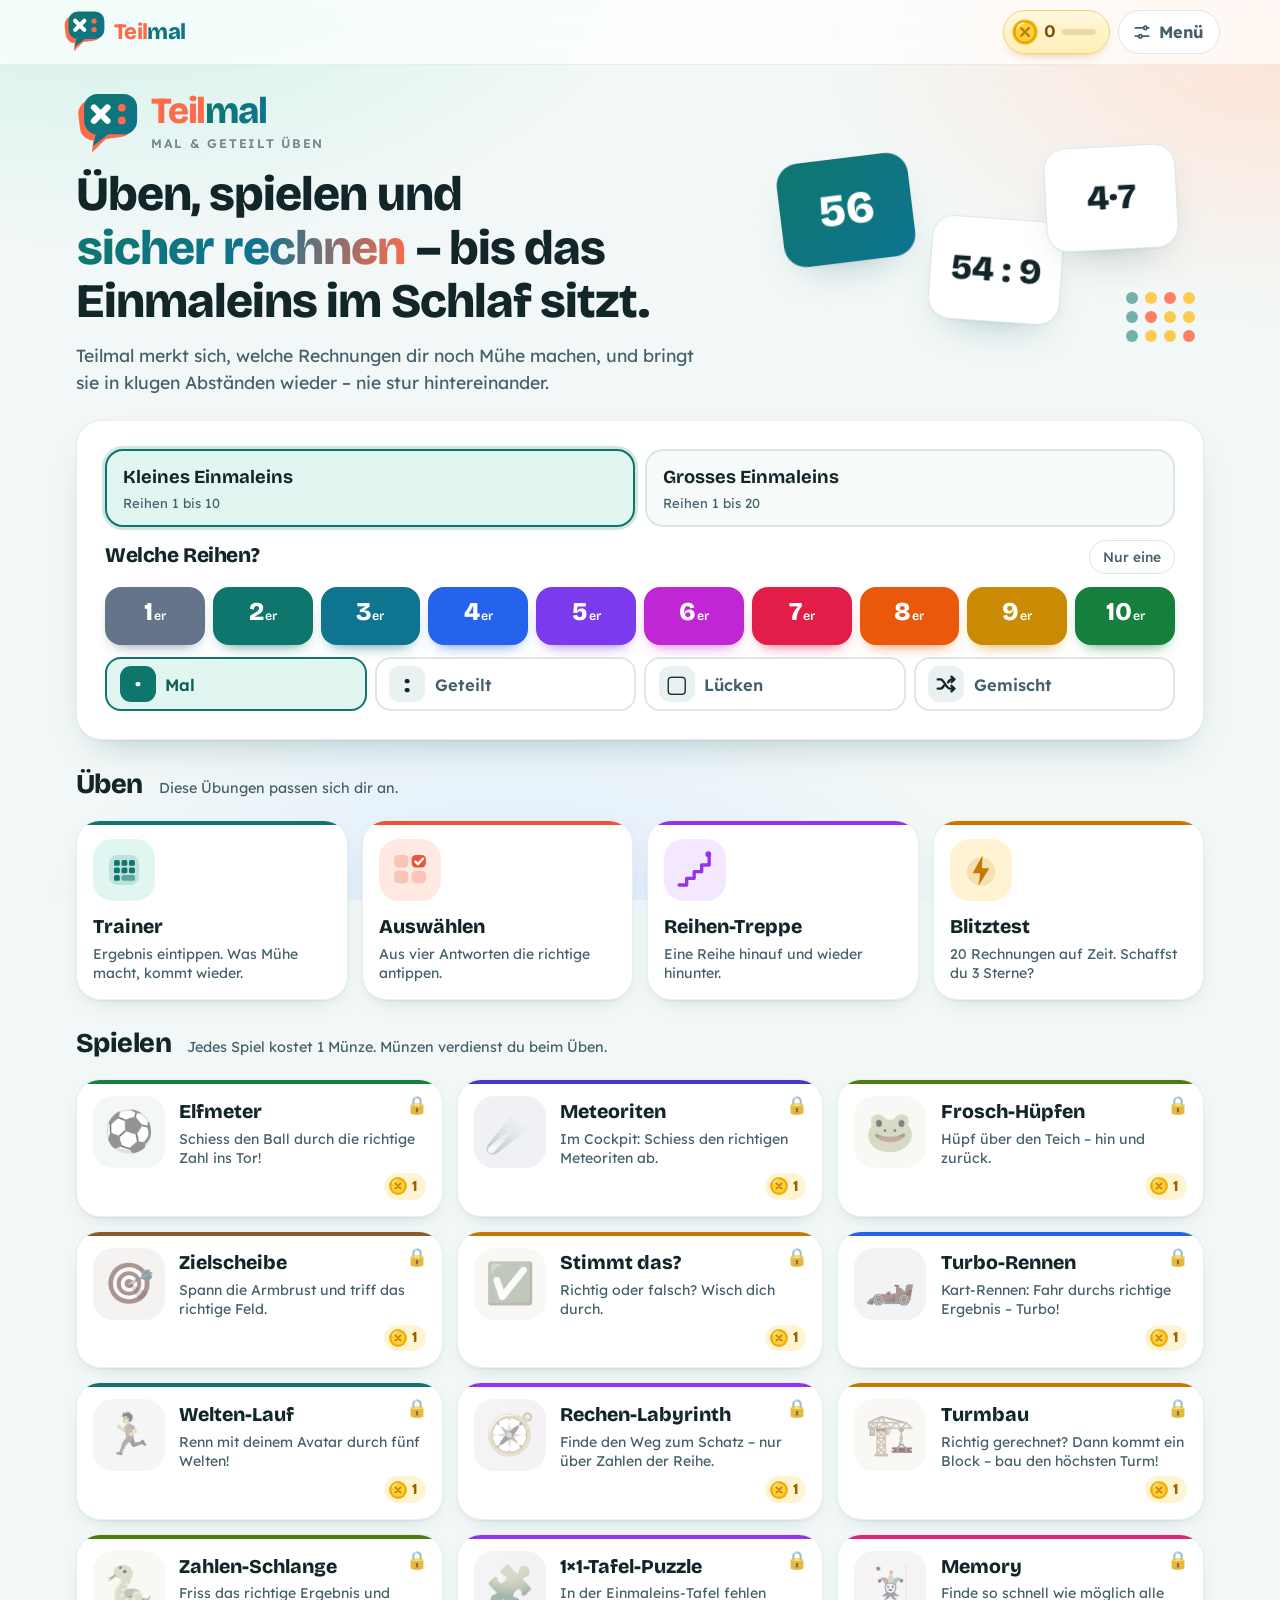
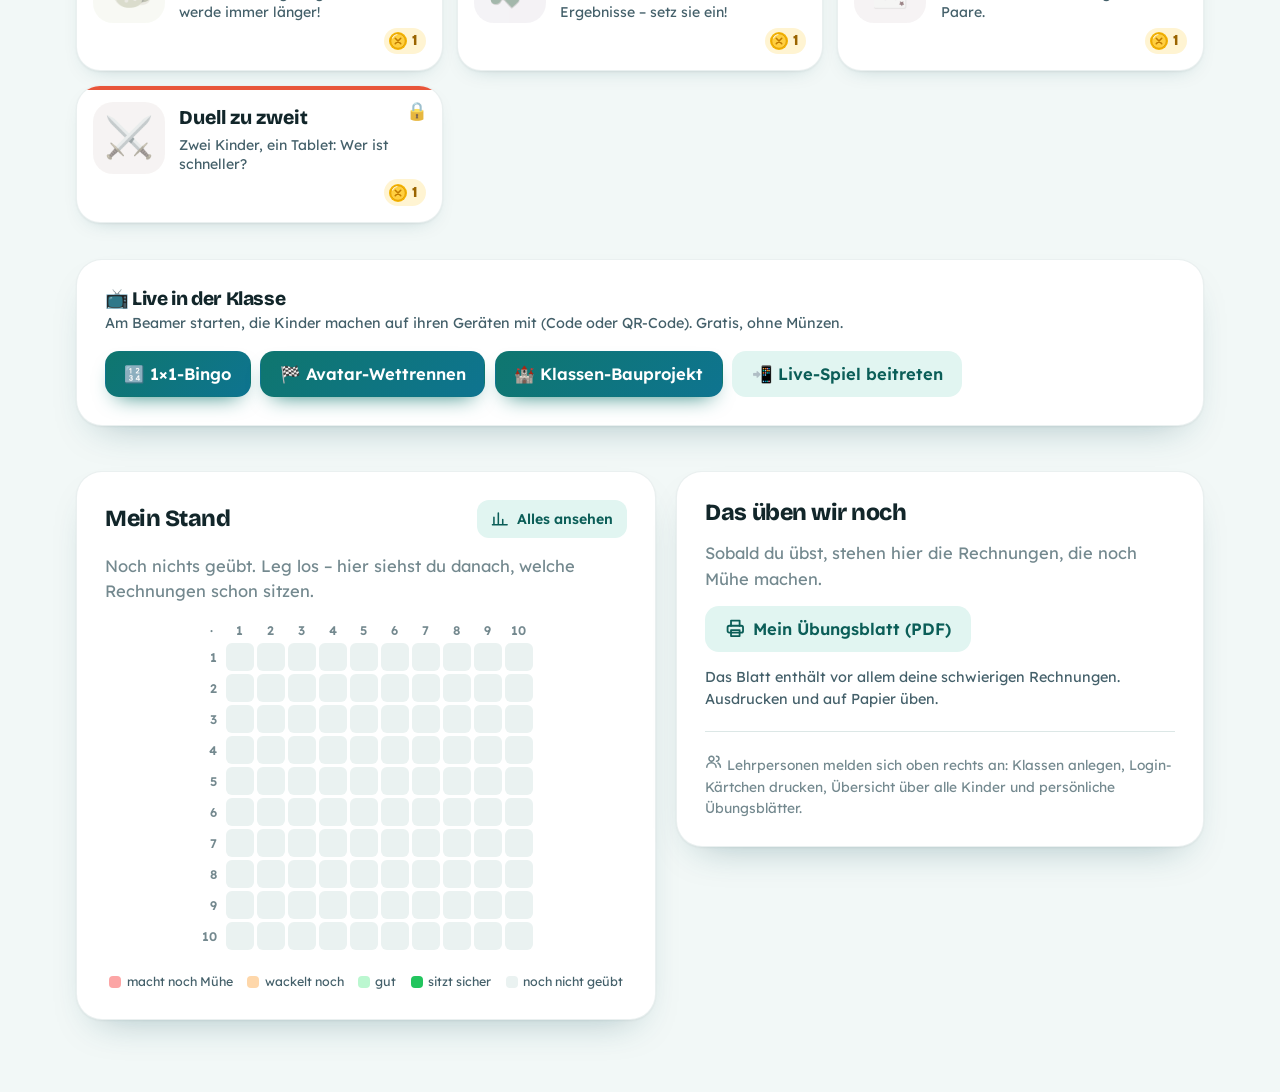
==== commit 28acec0a: "Zahlen-Schlange neu (fliessend, «Beiss dich nicht»), Tafel-Puzzle mit ganzer 1×1-Tafel - Schlange: f" ====
--- a/index.html
+++ b/index.html
@@ -11,39 +11,39 @@
   <link rel="preconnect" href="https://fonts.googleapis.com">
   <link rel="preconnect" href="https://fonts.gstatic.com" crossorigin>
   <link rel="stylesheet" href="https://fonts.googleapis.com/css2?family=Bricolage+Grotesque:opsz,wght@12..96,600;12..96,800&family=Lexend:wght@400;500;600;700&display=swap">
-  <link rel="stylesheet" href="css/styles.css?v=20261121200543">
-  <link rel="stylesheet" href="css/menu.css?v=20261121200543">
-  <link rel="stylesheet" href="css/avatar.css?v=20261121200543">
-  <link rel="stylesheet" href="css/world3d.css?v=20261121200543">
-  <link rel="stylesheet" href="css/games2.css?v=20261121200543">
-  <link rel="stylesheet" href="css/runner3d.css?v=20261121200543">
+  <link rel="stylesheet" href="css/styles.css?v=20261121201109">
+  <link rel="stylesheet" href="css/menu.css?v=20261121201109">
+  <link rel="stylesheet" href="css/avatar.css?v=20261121201109">
+  <link rel="stylesheet" href="css/world3d.css?v=20261121201109">
+  <link rel="stylesheet" href="css/games2.css?v=20261121201109">
+  <link rel="stylesheet" href="css/runner3d.css?v=20261121201109">
 </head>
 <body>
   <div id="app">
     <noscript><p style="padding:2rem">Teilmal braucht JavaScript. Bitte aktiviere es in deinem Browser.</p></noscript>
   </div>
-  <script src="js/umzug.js?v=20261121200543"></script>
-  <script src="js/config.js?v=20261121200543"></script>
-  <script src="js/vendor/qrcode.js?v=20261121200543"></script>
-  <script src="js/kid-pics.js?v=20261121200543"></script>
-  <script src="js/core.js?v=20261121200543"></script>
-  <script src="js/ui.js?v=20261121200543"></script>
-  <script src="js/coins.js?v=20261121200543"></script>
-  <script src="js/modes.js?v=20261121200543"></script>
-  <script src="js/games.js?v=20261121200543"></script>
-  <script src="js/games2.js?v=20261121200543"></script>
-  <script src="js/games3d.js?v=20261121200543"></script>
-  <script src="js/kart3d.js?v=20261121200543"></script>
-  <script src="js/sheets.js?v=20261121200543"></script>
-  <script src="js/sso.js?v=20261121200543"></script>
-  <script src="js/cloud.js?v=20261121200543"></script>
+  <script src="js/umzug.js?v=20261121201109"></script>
+  <script src="js/config.js?v=20261121201109"></script>
+  <script src="js/vendor/qrcode.js?v=20261121201109"></script>
+  <script src="js/kid-pics.js?v=20261121201109"></script>
+  <script src="js/core.js?v=20261121201109"></script>
+  <script src="js/ui.js?v=20261121201109"></script>
+  <script src="js/coins.js?v=20261121201109"></script>
+  <script src="js/modes.js?v=20261121201109"></script>
+  <script src="js/games.js?v=20261121201109"></script>
+  <script src="js/games2.js?v=20261121201109"></script>
+  <script src="js/games3d.js?v=20261121201109"></script>
+  <script src="js/kart3d.js?v=20261121201109"></script>
+  <script src="js/sheets.js?v=20261121201109"></script>
+  <script src="js/sso.js?v=20261121201109"></script>
+  <script src="js/cloud.js?v=20261121201109"></script>
   <script>window.AVATAR_APP = 'einmaleins';</script>
-  <script src="js/avatar.js?v=20261121200543"></script>
-  <script src="js/shop3d.js?v=20261121200543"></script>
-  <script src="js/world3d.js?v=20261121200543"></script>
-  <script src="js/classes.js?v=20261121200543"></script>
-  <script src="js/live.js?v=20261121200543"></script>
-  <script src="js/menu.js?v=20261121200543"></script>
-  <script src="js/main.js?v=20261121200543"></script>
+  <script src="js/avatar.js?v=20261121201109"></script>
+  <script src="js/shop3d.js?v=20261121201109"></script>
+  <script src="js/world3d.js?v=20261121201109"></script>
+  <script src="js/classes.js?v=20261121201109"></script>
+  <script src="js/live.js?v=20261121201109"></script>
+  <script src="js/menu.js?v=20261121201109"></script>
+  <script src="js/main.js?v=20261121201109"></script>
 </body>
 </html>
--- a/css/games2.css
+++ b/css/games2.css
@@ -66,42 +66,47 @@
 @media (max-width: 420px) { .tw-answers { grid-template-columns: repeat(2, 1fr); } }
 
 /* ---------------- 🐍 Zahlen-Schlange ---------------- */
-.sn-task { margin: 10px auto 6px; font-size: clamp(2rem, 7vw, 2.8rem); }
-.sn-stage { position: relative; margin: 0 auto; width: min(94vw, 600px, calc((100dvh - 400px) * 1.3)); height: min(64vw, 420px); border-radius: 20px; overflow: hidden; box-shadow: var(--shadow-card), inset 0 0 0 4px #65a30d; background: #bef264; }
-.sn-stage canvas { display: block; margin: 0 auto; }
-.sn-go { position: absolute; inset: 0; display: grid; place-items: center; font: 800 clamp(2rem, 8vw, 3.4rem) var(--font-display); color: #fff; text-shadow: 0 4px 16px rgba(0, 0, 0, .35); pointer-events: none; }
+.sn-task { display: grid; place-items: center; margin: 10px auto 6px; }
+.sn-task .task { font-size: clamp(2rem, 7vw, 2.8rem); }
+.sn-task.pop { animation: lv-pop .35s cubic-bezier(.2, 1.4, .4, 1); }
+.sn-stage { position: relative; margin: 0 auto; width: min(96vw, 760px); aspect-ratio: 16 / 10; max-height: calc(100dvh - 330px); border-radius: 24px; overflow: hidden; box-shadow: var(--shadow-card), inset 0 0 0 3px rgba(255, 255, 255, .08); background: #0b1326; touch-action: none; }
+.sn-stage canvas { display: block; width: 100%; height: 100%; cursor: crosshair; }
+.sn-go { position: absolute; inset: 0; display: grid; place-items: center; font: 800 clamp(2rem, 8vw, 3.4rem) var(--font-display); color: #fff; text-shadow: 0 4px 16px rgba(0, 0, 0, .45); pointer-events: none; }
 .sn-go.out { animation: sn-go .9s ease forwards; }
 @keyframes sn-go { 0% { transform: scale(1); } 30% { transform: scale(1.25); opacity: 1; } 100% { transform: scale(1.6); opacity: 0; } }
-.sn-pad { display: grid; grid-template-columns: repeat(3, 58px); grid-template-rows: repeat(2, 50px); gap: 6px; justify-content: center; margin: 10px auto 4px; }
-.sn-dir { border: 0; border-radius: 14px; background: var(--paper); box-shadow: var(--shadow-soft); font-size: 1.3rem; color: var(--ink-2); cursor: pointer; touch-action: manipulation; }
-.sn-dir:active { background: var(--cw); color: var(--c); transform: scale(.95); }
-.sn-dir.up { grid-column: 2; grid-row: 1; }
-.sn-dir.left { grid-column: 1; grid-row: 2; }
-.sn-dir.down { grid-column: 2; grid-row: 2; }
-.sn-dir.right { grid-column: 3; grid-row: 2; }
-@media (hover: hover) and (pointer: fine) { .sn-pad { opacity: .75; } }
+.sn-pad { display: flex; justify-content: center; align-items: center; gap: 14px; margin: 10px auto 4px; }
+.sn-turn { width: 74px; height: 58px; border: 0; border-radius: 18px; background: var(--paper); box-shadow: var(--shadow-soft); font-size: 1.8rem; color: var(--ink-2); cursor: pointer; touch-action: none; user-select: none; -webkit-user-select: none; }
+.sn-turn:active { background: var(--cw); color: var(--c); transform: scale(.95); }
+.sn-pad-hint { color: var(--ink-3); font-size: .85rem; }
+@media (hover: hover) and (pointer: fine) { .sn-pad { opacity: .8; } }
 
 /* ---------------- 🧩 1×1-Tafel-Puzzle ---------------- */
-.pz-wrap { display: grid; place-items: center; margin: 12px auto 8px; overflow-x: auto; max-width: 100%; }
-.pz-table { --cw: clamp(22px, calc((100vw - 86px) / 11), 48px); display: grid; grid-template-columns: repeat(var(--cols), var(--cw)); gap: 3px; padding: 8px; border-radius: 18px; background: var(--paper); box-shadow: var(--shadow-card); }
-.pz-h { display: grid; place-items: center; height: var(--cw); font-weight: 800; color: var(--ink-3); font-size: clamp(.75rem, 2.6vw, 1rem); }
-.pz-h.row { color: #fff; background: var(--c); border-radius: 10px; }
-.pz-h.corner { color: var(--c); font-size: 1.2rem; }
-.pz-cell { display: grid; place-items: center; height: var(--cw); border-radius: 9px; font: 800 clamp(.72rem, 2.7vw, 1.05rem) var(--font-display); font-variant-numeric: tabular-nums; }
-.pz-cell.given { background: var(--sunken); color: var(--ink-2); }
-.pz-cell.empty { border: 2px dashed var(--line-2); cursor: pointer; }
-.pz-cell.empty.hover { border-color: var(--c); background: var(--cw); }
-.pz-cell.filled { border-style: solid; border-color: var(--c); background: var(--cw); color: var(--c); animation: pz-pop .35s ease backwards; }
-.pz-cell.miss { animation: shake .35s; border-color: var(--red); }
-@keyframes pz-pop { 0% { transform: scale(.4); opacity: 0; } 70% { transform: scale(1.12); } }
-.pz-tray { display: flex; flex-wrap: wrap; justify-content: center; gap: 10px; margin: 6px auto 8px; max-width: 760px; padding: 0 8px; touch-action: none; }
-.pz-piece { --cw: clamp(30px, 8vw, 44px); display: grid; grid-template-columns: repeat(var(--n), var(--cw)); gap: 3px; padding: 4px; border-radius: 12px; background: color-mix(in srgb, var(--c) 18%, var(--paper)); box-shadow: var(--shadow-soft); cursor: grab; user-select: none; -webkit-user-select: none; transition: transform .15s, opacity .25s; }
-.pz-piece span { display: grid; place-items: center; height: var(--cw); border-radius: 8px; background: var(--paper); font: 800 clamp(.78rem, 2.8vw, 1.05rem) var(--font-display); color: var(--c); box-shadow: inset 0 -3px 0 rgba(0, 0, 0, .08); }
-.pz-piece.sel { outline: 3px solid var(--c); transform: translateY(-4px); }
-.pz-piece.lifted { opacity: .35; }
-.pz-piece.placed { opacity: 0; pointer-events: none; transform: scale(.6); width: 0; padding: 0; margin: 0 -5px; overflow: hidden; transition: all .35s; }
-.pz-piece.nope { animation: shake .35s; }
-.pz-piece.ghost { position: fixed; z-index: 1000; pointer-events: none; grid-template-columns: repeat(var(--n), var(--cw)); opacity: .95; transform: rotate(-3deg) scale(1.04); box-shadow: var(--shadow-pop); }
+.pz-wrap { display: grid; place-items: center; margin: 12px auto 8px; max-width: 100%; }
+.pz-table { --cw: clamp(24px, calc((100vw - 70px) / 11), 50px); display: grid; grid-template-columns: repeat(11, var(--cw)); gap: 3px; padding: 8px; border-radius: 18px; background: var(--paper); box-shadow: var(--shadow-card); }
+.pz-table.big { --cw: clamp(22px, calc((100vw - 70px) / 11), 42px); }
+.pz-h { display: grid; place-items: center; height: calc(var(--cw) * .86); font-weight: 800; color: var(--ink-3); font-size: clamp(.7rem, 2.4vw, .95rem); }
+.pz-h.row { height: auto; border-radius: 8px; background: var(--sunken); color: var(--ink-2); }
+.pz-h.row.sel { background: var(--c); color: #fff; }
+.pz-h.corner { color: var(--c); font-size: 1.1rem; }
+.pz-cell { display: grid; place-items: center; height: calc(var(--cw) * .86); border-radius: 8px; font: 700 clamp(.66rem, 2.5vw, 1rem) var(--font-display); font-variant-numeric: tabular-nums; }
+.pz-cell.given { background: color-mix(in srgb, var(--sunken) 70%, var(--paper)); color: var(--ink-2); }
+.pz-cell.given.sq { background: color-mix(in srgb, var(--cw) 60%, var(--paper)); }
+.pz-cell.empty { border: 2px dashed var(--c); background: var(--paper); cursor: pointer; animation: pz-blink 2.4s ease-in-out infinite; }
+.pz-table.picking .pz-cell.empty:not(.filled) { background: var(--cw); }
+.pz-cell.empty.hover { border-style: solid; background: var(--cw); transform: scale(1.08); }
+.pz-cell.filled { border-style: solid; border-color: var(--green); background: var(--green-wash); color: var(--green-ink); font-weight: 800; animation: pz-pop .35s ease; }
+.pz-cell.miss { animation: shake .35s; border-color: var(--red); background: var(--red-wash); }
+@keyframes pz-pop { 0% { transform: scale(.4); opacity: 0; } 70% { transform: scale(1.15); } }
+@keyframes pz-blink { 50% { border-color: color-mix(in srgb, var(--c) 35%, transparent); } }
+.pz-dock { position: sticky; bottom: 8px; z-index: 5; margin: 6px auto 8px; max-width: 760px; padding: 10px 12px 12px; border-radius: 20px; background: color-mix(in srgb, var(--paper) 92%, transparent); box-shadow: var(--shadow-pop); backdrop-filter: blur(8px); -webkit-backdrop-filter: blur(8px); }
+.pz-dock-h { margin: 0 0 6px; text-align: center; font-weight: 800; color: var(--ink-2); font-size: .9rem; }
+.pz-tray { display: flex; flex-wrap: wrap; justify-content: center; gap: 8px; touch-action: none; }
+.pz-tile { min-width: 52px; height: 48px; padding: 0 10px; border: 0; border-radius: 14px; background: var(--c); color: #fff; font: 800 1.3rem var(--font-display); cursor: grab; box-shadow: inset 0 -4px 0 rgba(0, 0, 0, .2), var(--shadow-soft); user-select: none; -webkit-user-select: none; transition: transform .15s, opacity .25s; }
+.pz-tile.sel { outline: 3px solid var(--ink); transform: translateY(-4px) scale(1.06); }
+.pz-tile.lifted { opacity: .35; }
+.pz-tile.placed { opacity: 0; pointer-events: none; transform: scale(.5); width: 0; min-width: 0; padding: 0; margin: 0 -4px; transition: all .3s; }
+.pz-tile.nope { animation: shake .35s; }
+.pz-tile.ghost { position: fixed; z-index: 1000; pointer-events: none; transform: translate(-50%, -70%) rotate(-4deg) scale(1.1); box-shadow: var(--shadow-pop); }
 
 /* ---------------- 🔢 1×1-Bingo live (js/live.js) ---------------- */
 .live-strip { display: flex; flex-wrap: wrap; justify-content: space-between; align-items: center; gap: 1rem; margin: 1rem 0; }
